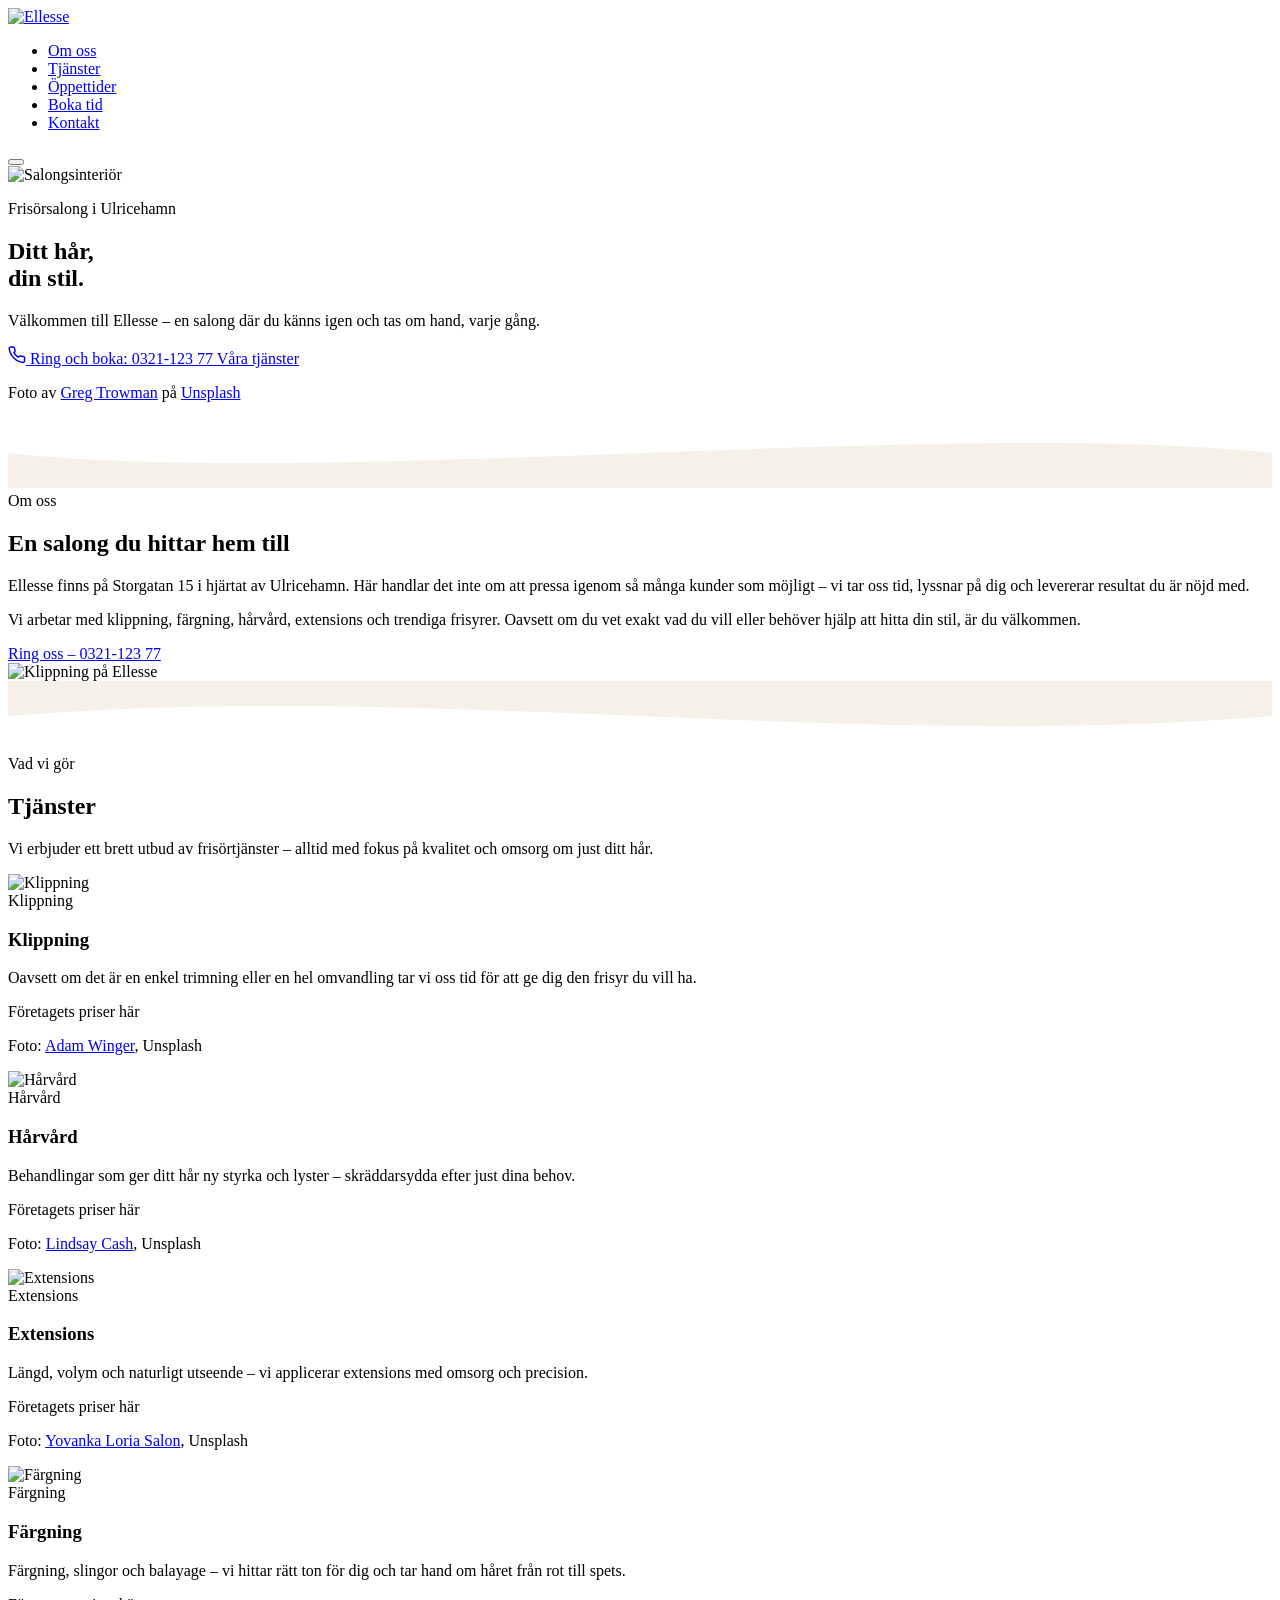
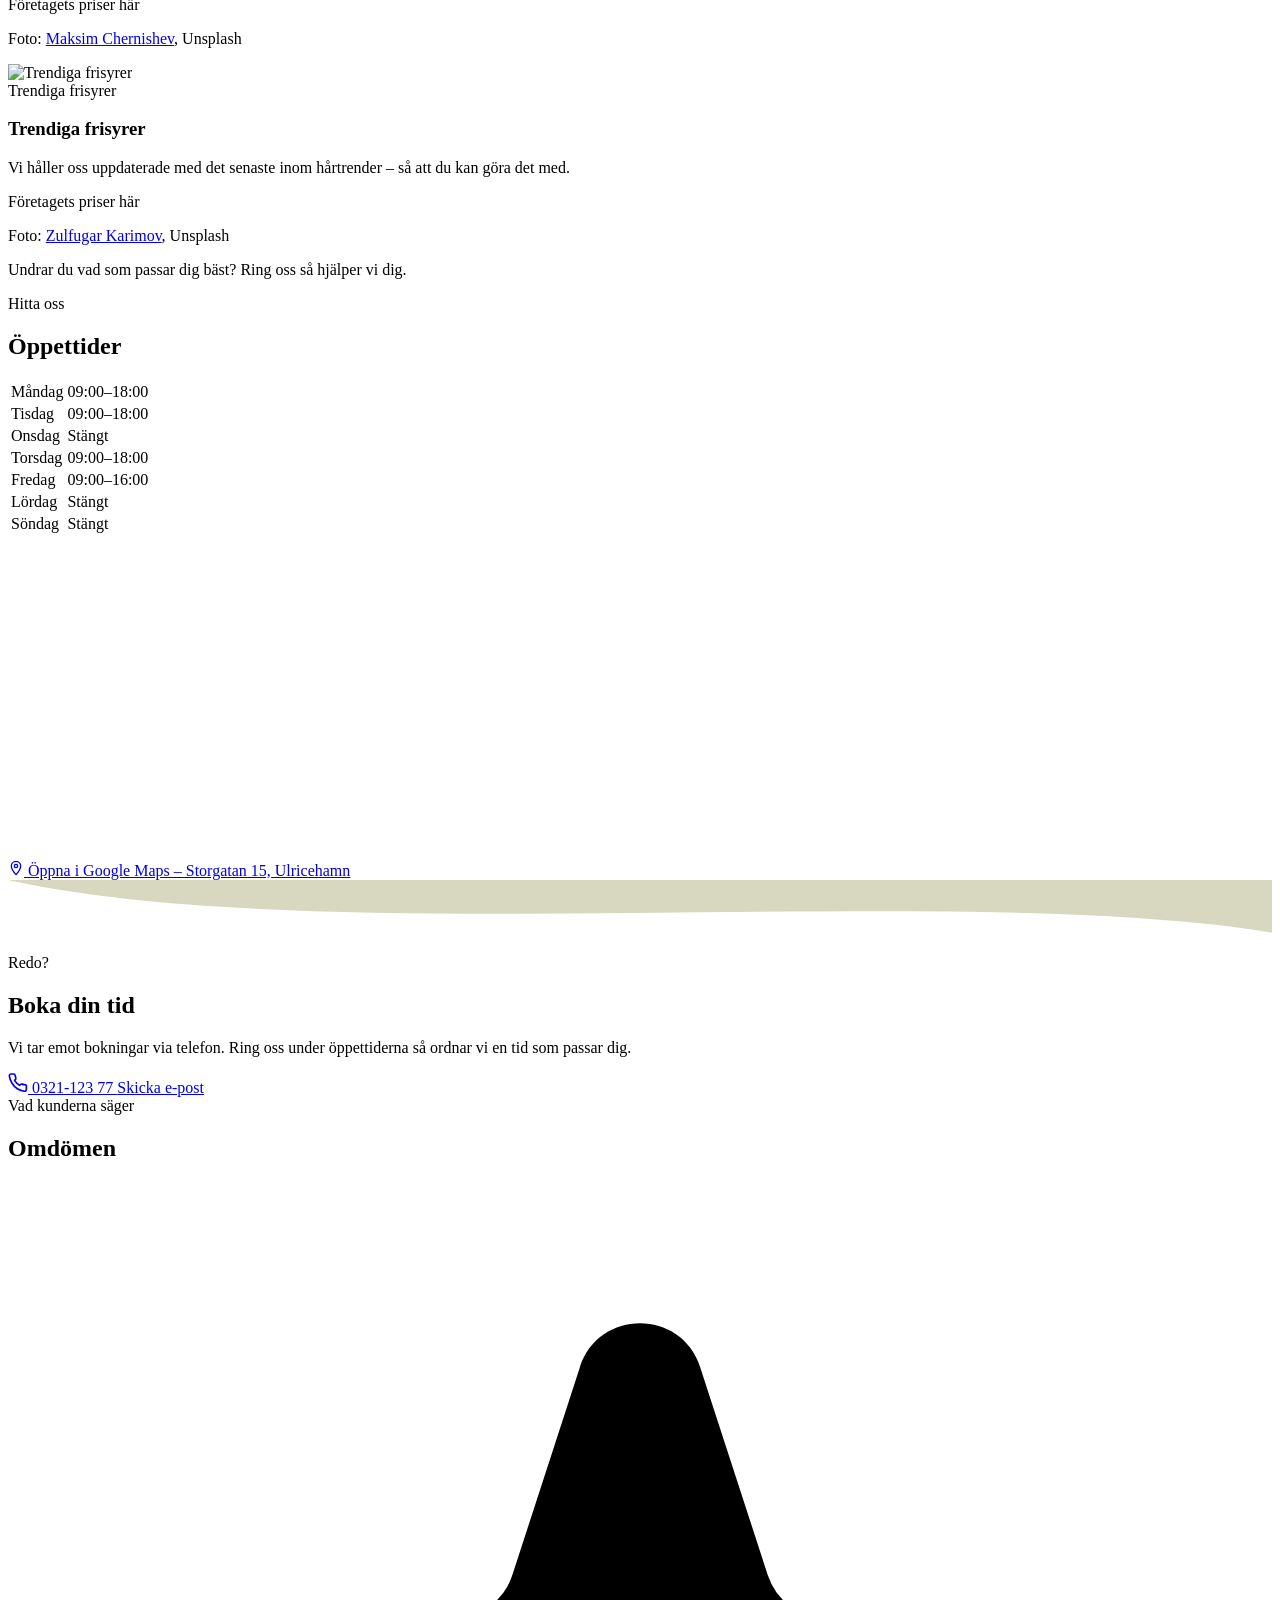
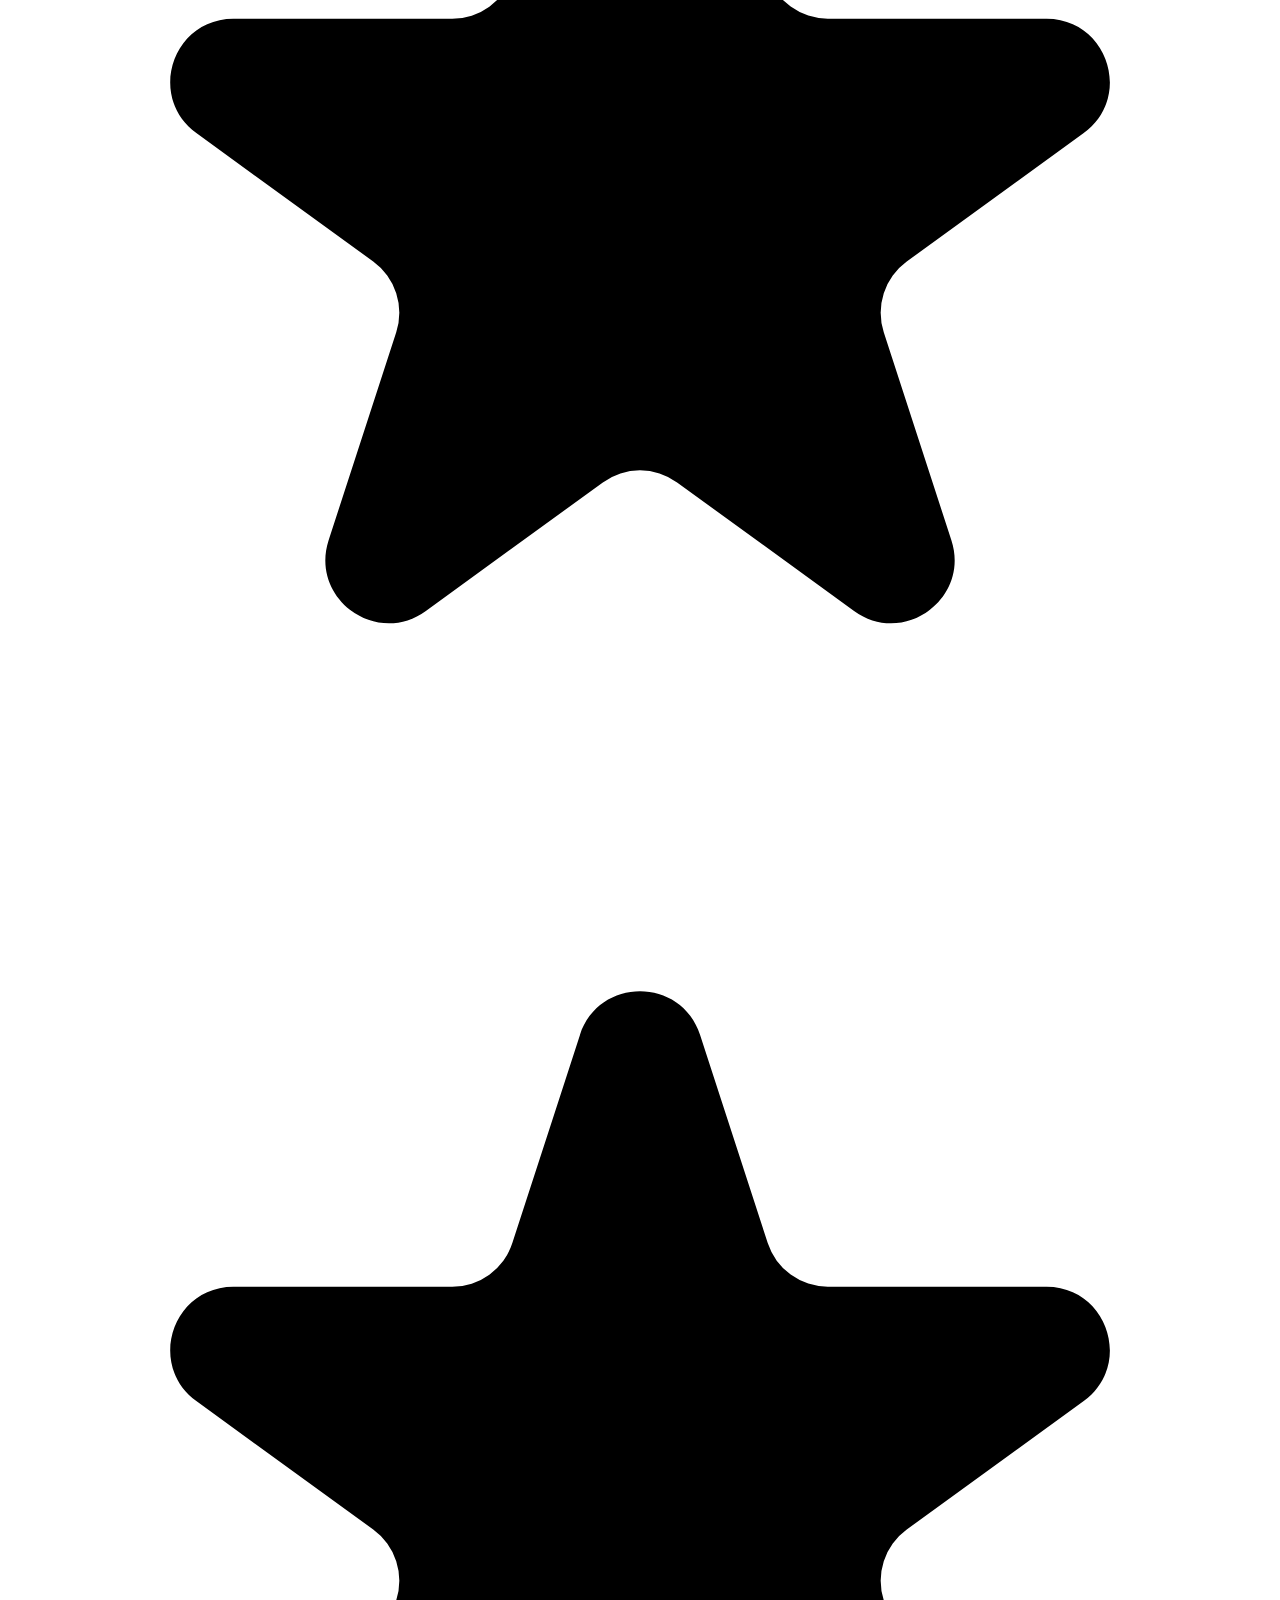
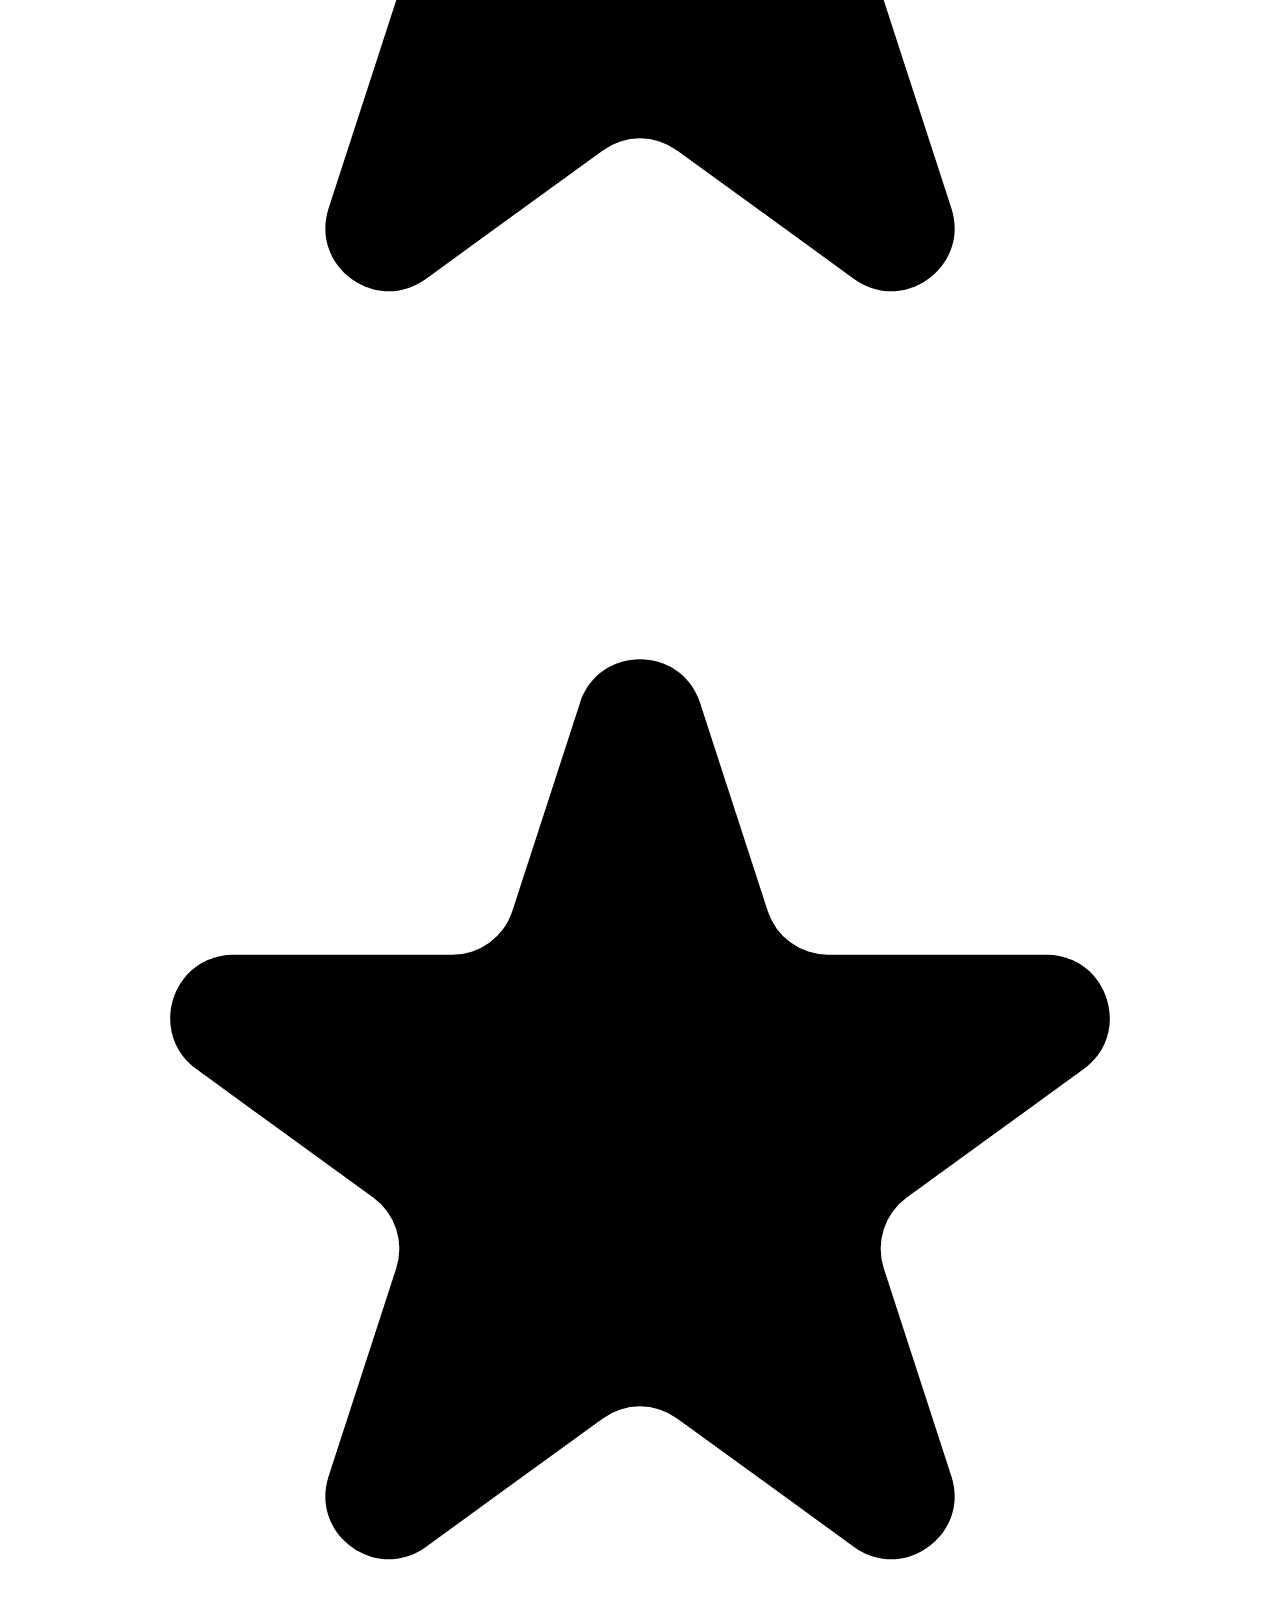
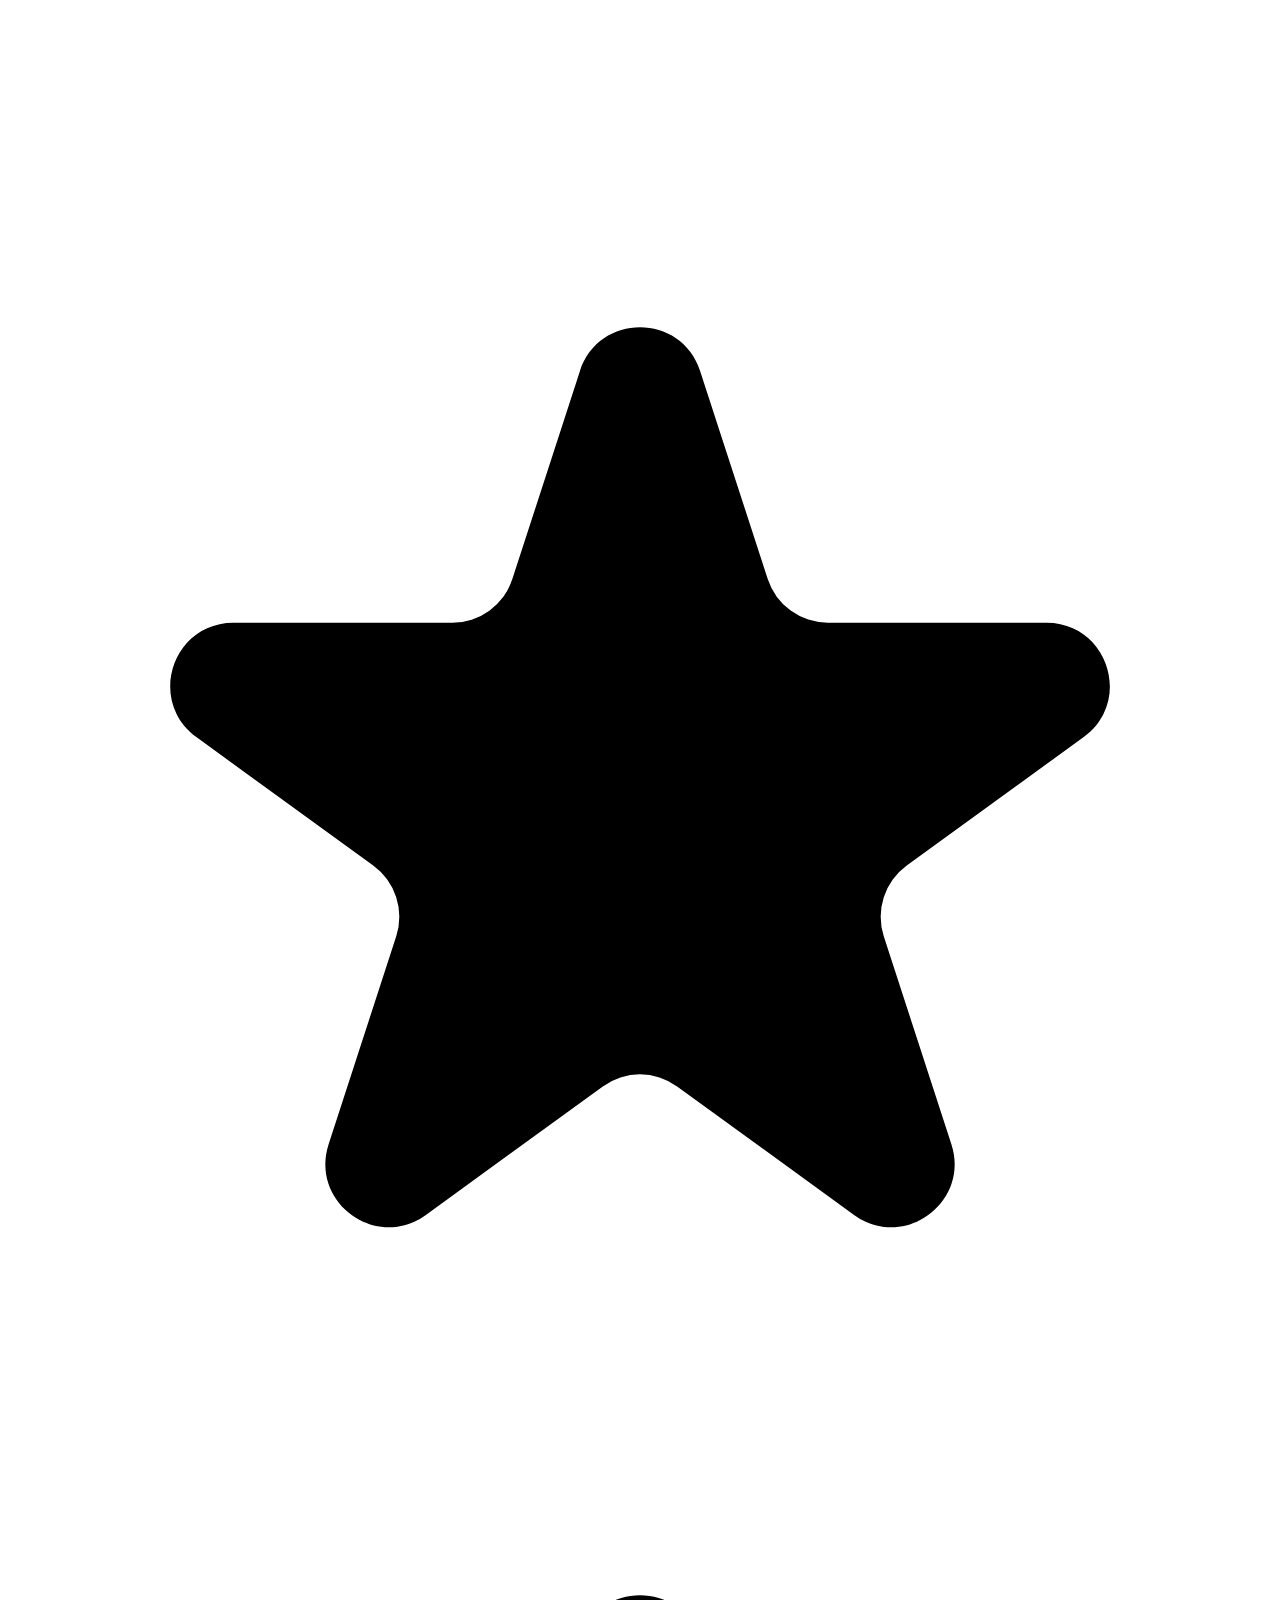
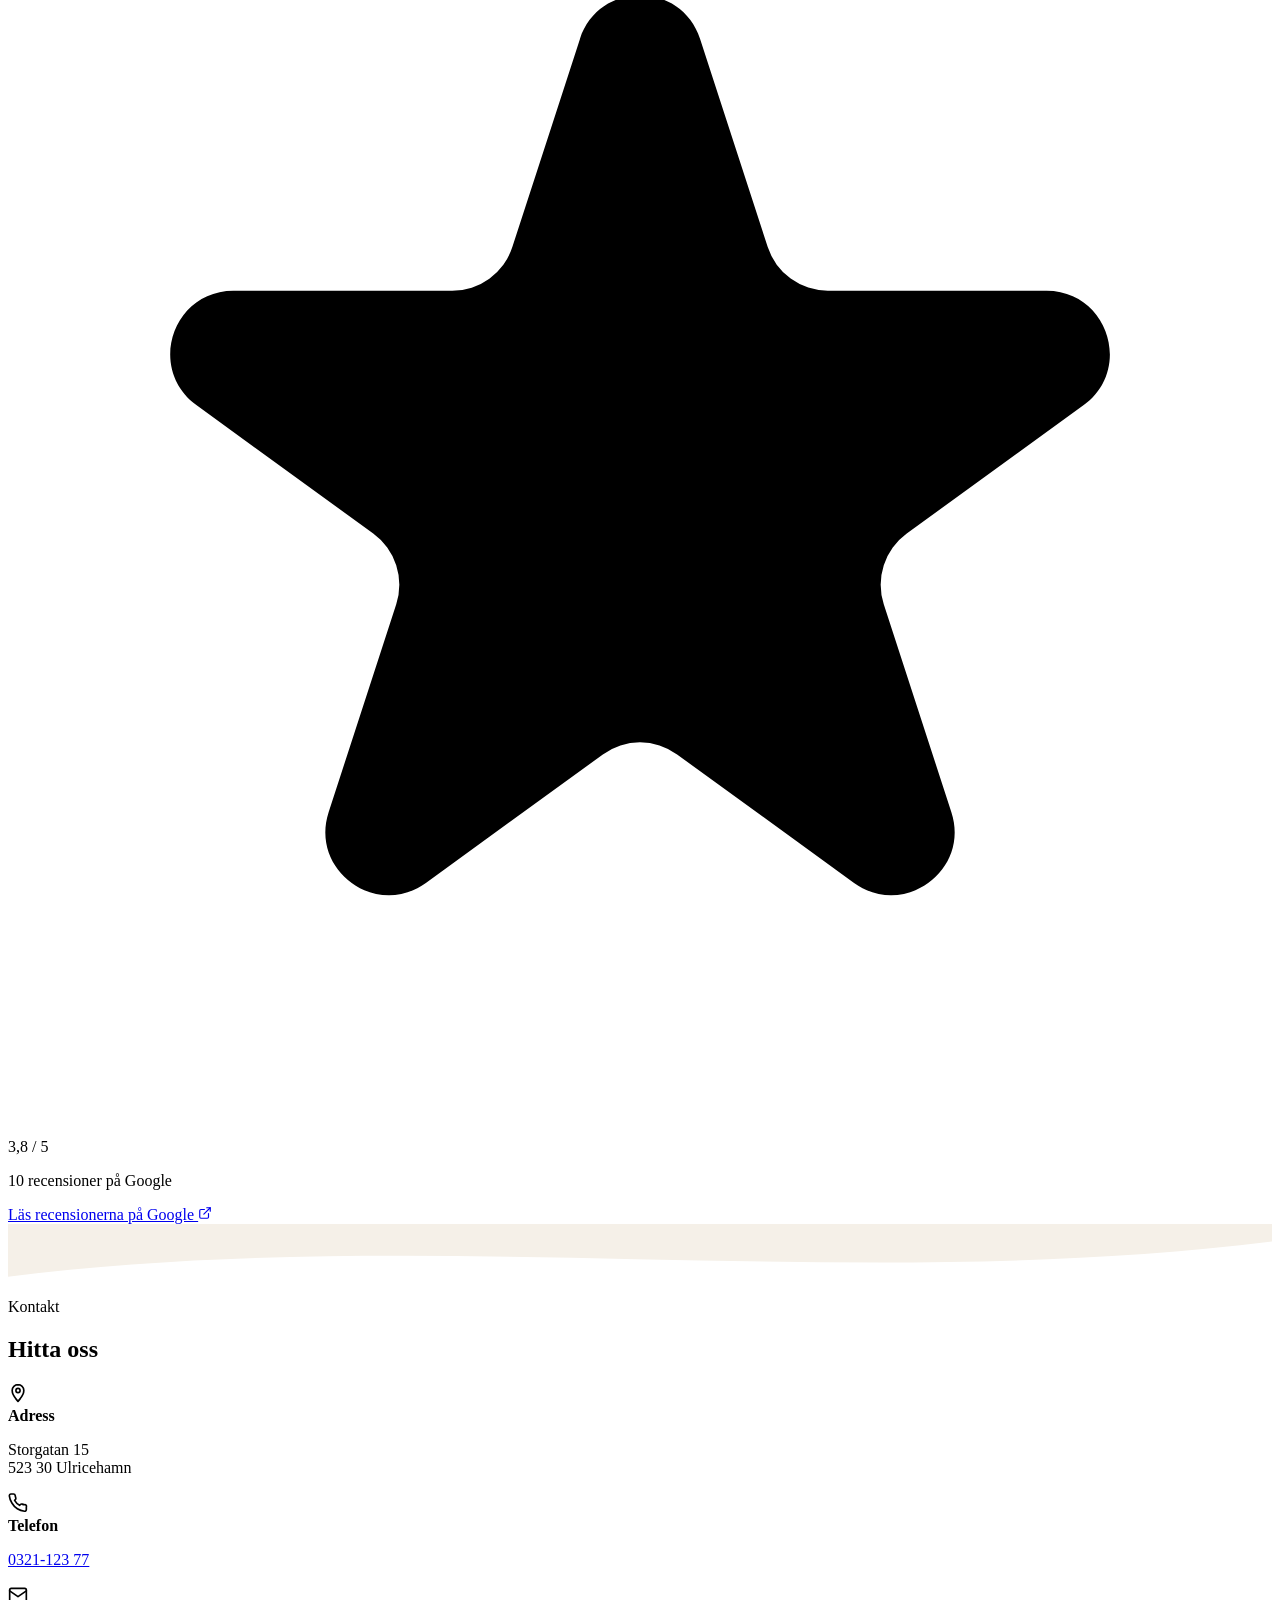
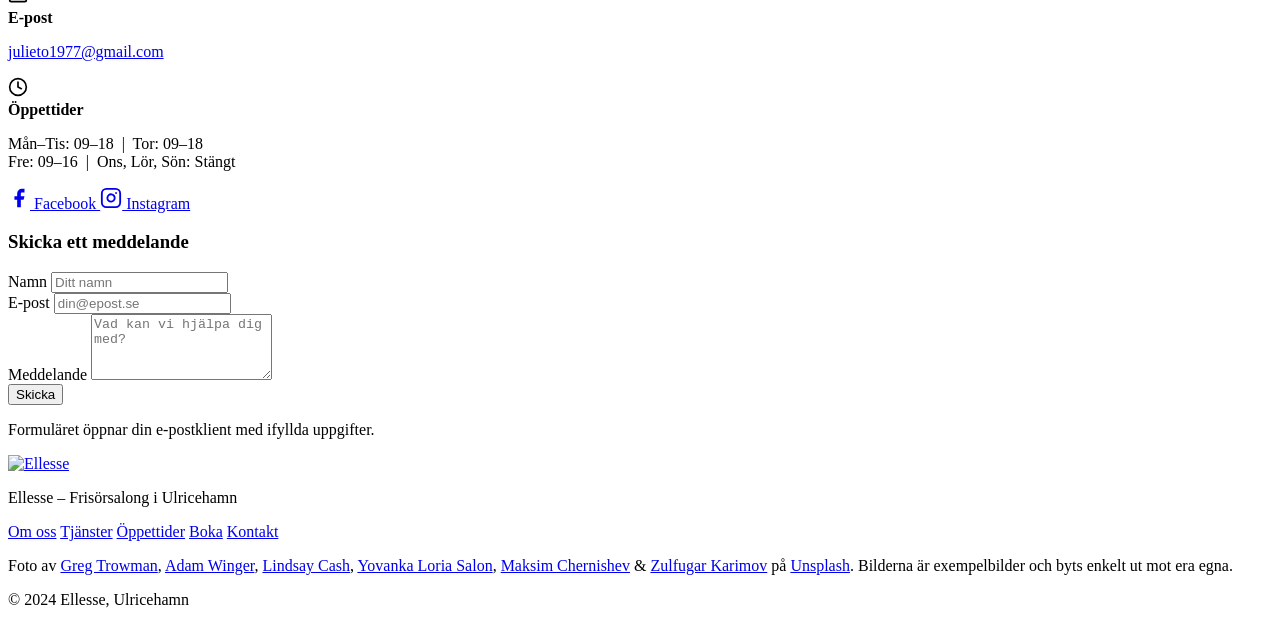
==== index.html @ 22d096aa "Publish: Ellesse — index.html" ====
<!DOCTYPE html>
<html lang="sv">
<head>
  <meta charset="UTF-8">
  <meta name="viewport" content="width=device-width, initial-scale=1.0">
  <title>Ellesse – Frisörsalong i Ulricehamn</title>
  <meta name="description" content="Ellesse är en frisörsalong på Storgatan 15 i Ulricehamn. Vi erbjuder klippning, färgning, hårvård, extensions och trendiga frisyrer. Boka tid via telefon.">
  <link rel="icon" type="image/svg+xml" href="favicon.svg">
  <link rel="stylesheet" href="styles.css">
</head>
<body>

  <!-- HEADER / NAV -->
  <header class="site-header" id="top">
    <div class="header-inner">
      <a href="index.html" class="logo-link">
        <img src="logo.png" alt="Ellesse" class="site-logo">
      </a>
      <nav class="main-nav" id="main-nav" aria-label="Huvudnavigation">
        <ul>
          <li><a href="#om">Om oss</a></li>
          <li><a href="#tjanster">Tjänster</a></li>
          <li><a href="#oppettider">Öppettider</a></li>
          <li><a href="#boka">Boka tid</a></li>
          <li><a href="#kontakt">Kontakt</a></li>
        </ul>
      </nav>
      <button class="nav-toggle" id="nav-toggle" aria-label="Öppna meny" aria-expanded="false">
        <span></span><span></span><span></span>
      </button>
    </div>
  </header>

  <!-- HERO -->
  <section class="hero" id="hero">
    <div class="hero-image-wrap">
      <img
        src="https://images.unsplash.com/photo-1600948836101-f9ffda59d250?crop=entropy&cs=tinysrgb&fit=max&fm=jpg&ixid=M3wxMDE3MjMyfDB8MXxzZWFyY2h8MXx8bW9kZXJuJTIwaGFpciUyMHNhbG9uJTIwaW50ZXJpb3J8ZW58MHwwfHx8MTc4NjA0Mzc1NXww&ixlib=rb-4.1.0&q=80&w=1080"
        alt="Salongsinteriör"
        class="hero-img"
        loading="eager"
      >
      <div class="hero-gradient"></div>
    </div>
    <div class="hero-content fade-in-element">
      <p class="hero-eyebrow">Frisörsalong i Ulricehamn</p>
      <h1>Ditt hår,<br>din stil.</h1>
      <p class="hero-lead">Välkommen till Ellesse – en salong där du känns igen och tas om hand, varje gång.</p>
      <div class="hero-cta-group">
        <!--FIELD:phone-->
        <a href="tel:0321-12377" class="btn btn-primary">
          <svg width="18" height="18" viewBox="0 0 24 24" fill="none" stroke="currentColor" stroke-width="2" stroke-linecap="round" stroke-linejoin="round" aria-hidden="true"><path d="M22 16.92v3a2 2 0 0 1-2.18 2 19.79 19.79 0 0 1-8.63-3.07A19.5 19.5 0 0 1 4.69 12 19.79 19.79 0 0 1 1.61 3.4 2 2 0 0 1 3.6 1.22h3a2 2 0 0 1 2 1.72 12.84 12.84 0 0 0 .7 2.81 2 2 0 0 1-.45 2.11L7.91 8.77a16 16 0 0 0 6 6l.94-.94a2 2 0 0 1 2.11-.45 12.84 12.84 0 0 0 2.81.7A2 2 0 0 1 22 16.92z"/></svg>
          Ring och boka: 0321-123 77
        </a>
        <!--/FIELD:phone-->
        <a href="#tjanster" class="btn btn-secondary">Våra tjänster</a>
      </div>
      <p class="hero-photo-credit">Foto av <a href="https://unsplash.com/@gregtrow" target="_blank" rel="noopener">Greg Trowman</a> på <a href="https://unsplash.com" target="_blank" rel="noopener">Unsplash</a></p>
    </div>
    <div class="hero-curve">
      <svg viewBox="0 0 1440 80" preserveAspectRatio="none" xmlns="http://www.w3.org/2000/svg">
        <path d="M0,40 C360,80 1080,0 1440,40 L1440,80 L0,80 Z" fill="#F5F0E8"/>
      </svg>
    </div>
  </section>

  <!-- OM OSS -->
  <section class="section-om" id="om">
    <div class="container om-inner">
      <div class="om-text fade-in-element">
        <span class="section-label">Om oss</span>
        <h2>En salong du hittar hem till</h2>
        <p>Ellesse finns på Storgatan 15 i hjärtat av Ulricehamn. Här handlar det inte om att pressa igenom så många kunder som möjligt – vi tar oss tid, lyssnar på dig och levererar resultat du är nöjd med.</p>
        <p>Vi arbetar med klippning, färgning, hårvård, extensions och trendiga frisyrer. Oavsett om du vet exakt vad du vill eller behöver hjälp att hitta din stil, är du välkommen.</p>
        <!--FIELD:phone-->
        <a href="tel:0321-12377" class="btn btn-primary btn-inline">Ring oss – 0321-123 77</a>
        <!--/FIELD:phone-->
      </div>
      <div class="om-image-wrap fade-in-element">
        <div class="om-image-frame">
          <img
            src="https://images.unsplash.com/photo-1580618672591-eb180b1a973f?crop=entropy&cs=tinysrgb&fit=max&fm=jpg&ixid=M3wxMDE3MjMyfDB8MXxzZWFyY2h8MXx8aGFpciUyMHNhbG9uJTIwaGFpcmN1dCUyMHN0eWxpbmd8ZW58MHwwfHx8MTc4NzczNzAzOHww&ixlib=rb-4.1.0&q=80&w=1080"
            alt="Klippning på Ellesse"
            class="om-img"
            loading="lazy"
          >
        </div>
        <div class="om-image-accent"></div>
      </div>
    </div>
  </section>

  <!-- TJÄNSTER -->
  <section class="section-tjanster" id="tjanster">
    <div class="tjanster-curve-top">
      <svg viewBox="0 0 1440 80" preserveAspectRatio="none" xmlns="http://www.w3.org/2000/svg">
        <path d="M0,40 C480,0 960,80 1440,40 L1440,0 L0,0 Z" fill="#F5F0E8"/>
      </svg>
    </div>
    <div class="container">
      <div class="section-heading fade-in-element">
        <span class="section-label">Vad vi gör</span>
        <h2>Tjänster</h2>
        <p class="section-sub">Vi erbjuder ett brett utbud av frisörtjänster – alltid med fokus på kvalitet och omsorg om just ditt hår.</p>
      </div>
      <!--FIELD:services-->
      <div class="tjanster-grid">

        <!-- Klippning -->
        <article class="flip-card fade-in-element">
          <div class="flip-card-inner">
            <div class="flip-card-front">
              <img
                src="https://images.unsplash.com/photo-1580618672591-eb180b1a973f?crop=entropy&cs=tinysrgb&fit=max&fm=jpg&ixid=M3wxMDE3MjMyfDB8MXxzZWFyY2h8MXx8aGFpciUyMHNhbG9uJTIwaGFpcmN1dCUyMHN0eWxpbmd8ZW58MHwwfHx8MTc4NzczNzAzOHww&ixlib=rb-4.1.0&q=80&w=1080"
                alt="Klippning"
                loading="lazy"
              >
              <div class="flip-card-label">Klippning</div>
            </div>
            <div class="flip-card-back">
              <h3>Klippning</h3>
              <p>Oavsett om det är en enkel trimning eller en hel omvandling tar vi oss tid för att ge dig den frisyr du vill ha.</p>
              <!--FIELD:prices--><p class="price-placeholder">Företagets priser här</p><!--/FIELD:prices-->
              <p class="card-credit">Foto: <a href="https://unsplash.com/@awcreativeut" target="_blank" rel="noopener">Adam Winger</a>, Unsplash</p>
            </div>
          </div>
        </article>

        <!-- Hårvård -->
        <article class="flip-card fade-in-element">
          <div class="flip-card-inner">
            <div class="flip-card-front">
              <img
                src="https://images.unsplash.com/photo-1634449571010-02389ed0f9b0?crop=entropy&cs=tinysrgb&fit=max&fm=jpg&ixid=M3wxMDE3MjMyfDB8MXxzZWFyY2h8MXx8aGFpciUyMGNhcmUlMjB0cmVhdG1lbnQlMjBzYWxvbnxlbnwwfDB8fHwxNzg4NjA4MzAyfDA&ixlib=rb-4.1.0&q=80&w=1080"
                alt="Hårvård"
                loading="lazy"
              >
              <div class="flip-card-label">Hårvård</div>
            </div>
            <div class="flip-card-back">
              <h3>Hårvård</h3>
              <p>Behandlingar som ger ditt hår ny styrka och lyster – skräddarsydda efter just dina behov.</p>
              <!--FIELD:prices--><p class="price-placeholder">Företagets priser här</p><!--/FIELD:prices-->
              <p class="card-credit">Foto: <a href="https://unsplash.com/@lindsayrc81" target="_blank" rel="noopener">Lindsay Cash</a>, Unsplash</p>
            </div>
          </div>
        </article>

        <!-- Extensions -->
        <article class="flip-card fade-in-element">
          <div class="flip-card-inner">
            <div class="flip-card-front">
              <img
                src="https://images.unsplash.com/photo-1785456463151-623876d5b7af?crop=entropy&cs=tinysrgb&fit=max&fm=jpg&ixid=M3wxMDE3MjMyfDB8MXxzZWFyY2h8MXx8aGFpciUyMGV4dGVuc2lvbnMlMjBzYWxvbnxlbnwwfDB8fHwxNzg4NjA4MzAyfDA&ixlib=rb-4.1.0&q=80&w=1080"
                alt="Extensions"
                loading="lazy"
              >
              <div class="flip-card-label">Extensions</div>
            </div>
            <div class="flip-card-back">
              <h3>Extensions</h3>
              <p>Längd, volym och naturligt utseende – vi applicerar extensions med omsorg och precision.</p>
              <!--FIELD:prices--><p class="price-placeholder">Företagets priser här</p><!--/FIELD:prices-->
              <p class="card-credit">Foto: <a href="https://unsplash.com/@yovankaloriasalon" target="_blank" rel="noopener">Yovanka Loria Salon</a>, Unsplash</p>
            </div>
          </div>
        </article>

        <!-- Färgning -->
        <article class="flip-card fade-in-element">
          <div class="flip-card-inner">
            <div class="flip-card-front">
              <img
                src="https://images.unsplash.com/photo-1617391654484-2894196c2cc9?crop=entropy&cs=tinysrgb&fit=max&fm=jpg&ixid=M3wxMDE3MjMyfDB8MXxzZWFyY2h8MXx8aGFpciUyMGNvbG9yaW5nJTIwc2Fsb258ZW58MHwwfHx8MTc4NzczNzA0MHww&ixlib=rb-4.1.0&q=80&w=1080"
                alt="Färgning"
                loading="lazy"
              >
              <div class="flip-card-label">Färgning</div>
            </div>
            <div class="flip-card-back">
              <h3>Färgning</h3>
              <p>Färgning, slingor och balayage – vi hittar rätt ton för dig och tar hand om håret från rot till spets.</p>
              <!--FIELD:prices--><p class="price-placeholder">Företagets priser här</p><!--/FIELD:prices-->
              <p class="card-credit">Foto: <a href="https://unsplash.com/@primipil" target="_blank" rel="noopener">Maksim Chernishev</a>, Unsplash</p>
            </div>
          </div>
        </article>

        <!-- Trendiga frisyrer -->
        <article class="flip-card fade-in-element">
          <div class="flip-card-inner">
            <div class="flip-card-front">
              <img
                src="https://images.unsplash.com/photo-1762331207337-42c09537103d?crop=entropy&cs=tinysrgb&fit=max&fm=jpg&ixid=M3wxMDE3MjMyfDB8MXxzZWFyY2h8MXx8dHJlbmR5JTIwbW9kZXJuJTIwaGFpcnN0eWxlcyUyMGZhc2hpb258ZW58MHwwfHx8MTc4ODYwODMwNHww&ixlib=rb-4.1.0&q=80&w=1080"
                alt="Trendiga frisyrer"
                loading="lazy"
              >
              <div class="flip-card-label">Trendiga frisyrer</div>
            </div>
            <div class="flip-card-back">
              <h3>Trendiga frisyrer</h3>
              <p>Vi håller oss uppdaterade med det senaste inom hårtrender – så att du kan göra det med.</p>
              <!--FIELD:prices--><p class="price-placeholder">Företagets priser här</p><!--/FIELD:prices-->
              <p class="card-credit">Foto: <a href="https://unsplash.com/@zulfugarkarimov" target="_blank" rel="noopener">Zulfugar Karimov</a>, Unsplash</p>
            </div>
          </div>
        </article>

      </div>
      <!--/FIELD:services-->
      <p class="tjanster-note fade-in-element">Undrar du vad som passar dig bäst? Ring oss så hjälper vi dig.</p>
    </div>
  </section>

  <!-- ÖPPETTIDER -->
  <section class="section-oppettider" id="oppettider">
    <div class="container oppettider-inner">
      <div class="oppettider-content fade-in-element">
        <span class="section-label light">Hitta oss</span>
        <h2>Öppettider</h2>
        <!--FIELD:opening_hours-->
        <table class="hours-table">
          <tbody>
            <tr><td>Måndag</td><td>09:00–18:00</td></tr>
            <tr><td>Tisdag</td><td>09:00–18:00</td></tr>
            <tr class="closed"><td>Onsdag</td><td>Stängt</td></tr>
            <tr><td>Torsdag</td><td>09:00–18:00</td></tr>
            <tr><td>Fredag</td><td>09:00–16:00</td></tr>
            <tr class="closed"><td>Lördag</td><td>Stängt</td></tr>
            <tr class="closed"><td>Söndag</td><td>Stängt</td></tr>
          </tbody>
        </table>
        <!--/FIELD:opening_hours-->
        <div class="open-status" id="open-status" aria-live="polite"></div>
      </div>
      <div class="oppettider-map fade-in-element">
        <!--FIELD:address-->
        <iframe
          src="https://maps.google.com/maps?q=Storgatan+15,+523+30+Ulricehamn&output=embed"
          width="100%"
          height="320"
          style="border:0;"
          allowfullscreen
          loading="lazy"
          title="Karta – Ellesse, Storgatan 15 Ulricehamn"
        ></iframe>
        <a
          href="https://www.google.com/maps/search/?api=1&query=Storgatan+15,+523+30+Ulricehamn"
          class="map-link"
          target="_blank"
          rel="noopener"
        >
          <svg width="16" height="16" viewBox="0 0 24 24" fill="none" stroke="currentColor" stroke-width="2" stroke-linecap="round" stroke-linejoin="round" aria-hidden="true"><path d="M12 2C8.13 2 5 5.13 5 9c0 5.25 7 13 7 13s7-7.75 7-13c0-3.87-3.13-7-7-7z"/><circle cx="12" cy="9" r="2.5"/></svg>
          Öppna i Google Maps – Storgatan 15, Ulricehamn
        </a>
        <!--/FIELD:address-->
      </div>
    </div>
  </section>

  <!-- BOKA TID / CTA -->
  <section class="section-boka" id="boka">
    <div class="boka-wave-top">
      <svg viewBox="0 0 1440 80" preserveAspectRatio="none" xmlns="http://www.w3.org/2000/svg">
        <path d="M0,0 C360,80 1080,0 1440,60 L1440,0 L0,0 Z" fill="#D8D8C0"/>
      </svg>
    </div>
    <div class="container boka-inner fade-in-element">
      <span class="section-label light">Redo?</span>
      <h2>Boka din tid</h2>
      <p>Vi tar emot bokningar via telefon. Ring oss under öppettiderna så ordnar vi en tid som passar dig.</p>
      <!--FIELD:booking_url-->
      <!-- Ingen bokningslänk tillgänglig – vi hänvisar till telefon -->
      <!--/FIELD:booking_url-->
      <!--FIELD:phone-->
      <a href="tel:0321-12377" class="btn btn-primary btn-large">
        <svg width="20" height="20" viewBox="0 0 24 24" fill="none" stroke="currentColor" stroke-width="2" stroke-linecap="round" stroke-linejoin="round" aria-hidden="true"><path d="M22 16.92v3a2 2 0 0 1-2.18 2 19.79 19.79 0 0 1-8.63-3.07A19.5 19.5 0 0 1 4.69 12 19.79 19.79 0 0 1 1.61 3.4 2 2 0 0 1 3.6 1.22h3a2 2 0 0 1 2 1.72 12.84 12.84 0 0 0 .7 2.81 2 2 0 0 1-.45 2.11L7.91 8.77a16 16 0 0 0 6 6l.94-.94a2 2 0 0 1 2.11-.45 12.84 12.84 0 0 0 2.81.7A2 2 0 0 1 22 16.92z"/></svg>
        0321-123 77
      </a>
      <!--/FIELD:phone-->
      <!--FIELD:email-->
      <a href="mailto:julieto1977@gmail.com" class="btn btn-ghost">Skicka e-post</a>
      <!--/FIELD:email-->
    </div>
  </section>

  <!-- SOCIALT BEVIS -->
  <section class="section-recensioner" id="recensioner">
    <div class="container">
      <div class="section-heading fade-in-element">
        <span class="section-label">Vad kunderna säger</span>
        <h2>Omdömen</h2>
      </div>
      <!--FIELD:google_rating-->
      <div class="rating-feature fade-in-element">
        <div class="stars" aria-label="3,8 av 5 stjärnor">
          <svg viewBox="0 0 20 20" fill="currentColor" aria-hidden="true"><path d="M9.049 2.927c.3-.921 1.603-.921 1.902 0l1.07 3.292a1 1 0 00.95.69h3.462c.969 0 1.371 1.24.588 1.81l-2.8 2.034a1 1 0 00-.364 1.118l1.07 3.292c.3.921-.755 1.688-1.54 1.118l-2.8-2.034a1 1 0 00-1.175 0l-2.8 2.034c-.784.57-1.838-.197-1.539-1.118l1.07-3.292a1 1 0 00-.364-1.118L2.98 8.72c-.783-.57-.38-1.81.588-1.81h3.461a1 1 0 00.951-.69l1.07-3.292z"/></svg>
          <svg viewBox="0 0 20 20" fill="currentColor" aria-hidden="true"><path d="M9.049 2.927c.3-.921 1.603-.921 1.902 0l1.07 3.292a1 1 0 00.95.69h3.462c.969 0 1.371 1.24.588 1.81l-2.8 2.034a1 1 0 00-.364 1.118l1.07 3.292c.3.921-.755 1.688-1.54 1.118l-2.8-2.034a1 1 0 00-1.175 0l-2.8 2.034c-.784.57-1.838-.197-1.539-1.118l1.07-3.292a1 1 0 00-.364-1.118L2.98 8.72c-.783-.57-.38-1.81.588-1.81h3.461a1 1 0 00.951-.69l1.07-3.292z"/></svg>
          <svg viewBox="0 0 20 20" fill="currentColor" aria-hidden="true"><path d="M9.049 2.927c.3-.921 1.603-.921 1.902 0l1.07 3.292a1 1 0 00.95.69h3.462c.969 0 1.371 1.24.588 1.81l-2.8 2.034a1 1 0 00-.364 1.118l1.07 3.292c.3.921-.755 1.688-1.54 1.118l-2.8-2.034a1 1 0 00-1.175 0l-2.8 2.034c-.784.57-1.838-.197-1.539-1.118l1.07-3.292a1 1 0 00-.364-1.118L2.98 8.72c-.783-.57-.38-1.81.588-1.81h3.461a1 1 0 00.951-.69l1.07-3.292z"/></svg>
          <svg viewBox="0 0 20 20" fill="currentColor" class="star-partial" aria-hidden="true"><path d="M9.049 2.927c.3-.921 1.603-.921 1.902 0l1.07 3.292a1 1 0 00.95.69h3.462c.969 0 1.371 1.24.588 1.81l-2.8 2.034a1 1 0 00-.364 1.118l1.07 3.292c.3.921-.755 1.688-1.54 1.118l-2.8-2.034a1 1 0 00-1.175 0l-2.8 2.034c-.784.57-1.838-.197-1.539-1.118l1.07-3.292a1 1 0 00-.364-1.118L2.98 8.72c-.783-.57-.38-1.81.588-1.81h3.461a1 1 0 00.951-.69l1.07-3.292z"/></svg>
          <svg viewBox="0 0 20 20" fill="currentColor" class="star-empty" aria-hidden="true"><path d="M9.049 2.927c.3-.921 1.603-.921 1.902 0l1.07 3.292a1 1 0 00.95.69h3.462c.969 0 1.371 1.24.588 1.81l-2.8 2.034a1 1 0 00-.364 1.118l1.07 3.292c.3.921-.755 1.688-1.54 1.118l-2.8-2.034a1 1 0 00-1.175 0l-2.8 2.034c-.784.57-1.838-.197-1.539-1.118l1.07-3.292a1 1 0 00-.364-1.118L2.98 8.72c-.783-.57-.38-1.81.588-1.81h3.461a1 1 0 00.951-.69l1.07-3.292z"/></svg>
        </div>
        <p class="rating-score">3,8 <span>/ 5</span></p>
        <p class="rating-count">10 recensioner på Google</p>
        <a
          href="https://www.google.com/maps/search/?api=1&query=Ellesse+Ulricehamn"
          class="rating-link"
          target="_blank"
          rel="noopener"
        >
          Läs recensionerna på Google
          <svg width="14" height="14" viewBox="0 0 24 24" fill="none" stroke="currentColor" stroke-width="2" stroke-linecap="round" stroke-linejoin="round" aria-hidden="true"><path d="M18 13v6a2 2 0 0 1-2 2H5a2 2 0 0 1-2-2V8a2 2 0 0 1 2-2h6"/><polyline points="15 3 21 3 21 9"/><line x1="10" y1="14" x2="21" y2="3"/></svg>
        </a>
      </div>
      <!--/FIELD:google_rating-->
      <!--FIELD:booking_platform_rating--><!-- Inget betyg från bokningsplattform tillgängligt --><!--/FIELD:booking_platform_rating-->
    </div>
  </section>

  <!-- KONTAKT -->
  <section class="section-kontakt" id="kontakt">
    <div class="kontakt-wave">
      <svg viewBox="0 0 1440 80" preserveAspectRatio="none" xmlns="http://www.w3.org/2000/svg">
        <path d="M0,60 C480,0 960,80 1440,20 L1440,0 L0,0 Z" fill="#F5F0E8"/>
      </svg>
    </div>
    <div class="container kontakt-inner">
      <div class="kontakt-info fade-in-element">
        <span class="section-label light">Kontakt</span>
        <h2>Hitta oss</h2>

        <div class="kontakt-block">
          <svg width="20" height="20" viewBox="0 0 24 24" fill="none" stroke="currentColor" stroke-width="2" stroke-linecap="round" stroke-linejoin="round" aria-hidden="true"><path d="M12 2C8.13 2 5 5.13 5 9c0 5.25 7 13 7 13s7-7.75 7-13c0-3.87-3.13-7-7-7z"/><circle cx="12" cy="9" r="2.5"/></svg>
          <!--FIELD:address-->
          <div>
            <strong>Adress</strong>
            <p>Storgatan 15<br>523 30 Ulricehamn</p>
          </div>
          <!--/FIELD:address-->
        </div>

        <div class="kontakt-block">
          <svg width="20" height="20" viewBox="0 0 24 24" fill="none" stroke="currentColor" stroke-width="2" stroke-linecap="round" stroke-linejoin="round" aria-hidden="true"><path d="M22 16.92v3a2 2 0 0 1-2.18 2 19.79 19.79 0 0 1-8.63-3.07A19.5 19.5 0 0 1 4.69 12 19.79 19.79 0 0 1 1.61 3.4 2 2 0 0 1 3.6 1.22h3a2 2 0 0 1 2 1.72 12.84 12.84 0 0 0 .7 2.81 2 2 0 0 1-.45 2.11L7.91 8.77a16 16 0 0 0 6 6l.94-.94a2 2 0 0 1 2.11-.45 12.84 12.84 0 0 0 2.81.7A2 2 0 0 1 22 16.92z"/></svg>
          <!--FIELD:phone-->
          <div>
            <strong>Telefon</strong>
            <p><a href="tel:0321-12377">0321-123 77</a></p>
          </div>
          <!--/FIELD:phone-->
        </div>

        <div class="kontakt-block">
          <svg width="20" height="20" viewBox="0 0 24 24" fill="none" stroke="currentColor" stroke-width="2" stroke-linecap="round" stroke-linejoin="round" aria-hidden="true"><rect x="2" y="4" width="20" height="16" rx="2"/><path d="m22 7-10 7L2 7"/></svg>
          <!--FIELD:email-->
          <div>
            <strong>E-post</strong>
            <p><a href="mailto:julieto1977@gmail.com">julieto1977@gmail.com</a></p>
          </div>
          <!--/FIELD:email-->
        </div>

        <!--FIELD:opening_hours-->
        <div class="kontakt-block">
          <svg width="20" height="20" viewBox="0 0 24 24" fill="none" stroke="currentColor" stroke-width="2" stroke-linecap="round" stroke-linejoin="round" aria-hidden="true"><circle cx="12" cy="12" r="10"/><polyline points="12 6 12 12 16 14"/></svg>
          <div>
            <strong>Öppettider</strong>
            <p>Mån–Tis: 09–18 &nbsp;|&nbsp; Tor: 09–18<br>Fre: 09–16 &nbsp;|&nbsp; Ons, Lör, Sön: Stängt</p>
          </div>
        </div>
        <!--/FIELD:opening_hours-->

        <div class="kontakt-social">
          <!--FIELD:facebook-->
          <a href="https://www.facebook.com/p/Ellesse-Ulricehamn-100054414103600/" target="_blank" rel="noopener" class="social-link" aria-label="Ellesse på Facebook">
            <svg width="22" height="22" viewBox="0 0 24 24" fill="currentColor" aria-hidden="true"><path d="M18 2h-3a5 5 0 0 0-5 5v3H7v4h3v8h4v-8h3l1-4h-4V7a1 1 0 0 1 1-1h3z"/></svg>
            Facebook
          </a>
          <!--/FIELD:facebook-->
          <!--FIELD:instagram-->
          <a href="https://www.instagram.com/ellesseulricehamn/" target="_blank" rel="noopener" class="social-link" aria-label="Ellesse på Instagram">
            <svg width="22" height="22" viewBox="0 0 24 24" fill="none" stroke="currentColor" stroke-width="2" stroke-linecap="round" stroke-linejoin="round" aria-hidden="true"><rect x="2" y="2" width="20" height="20" rx="5" ry="5"/><path d="M16 11.37A4 4 0 1 1 12.63 8 4 4 0 0 1 16 11.37z"/><line x1="17.5" y1="6.5" x2="17.51" y2="6.5"/></svg>
            Instagram
          </a>
          <!--/FIELD:instagram-->
        </div>
      </div>

      <div class="kontakt-form fade-in-element">
        <h3>Skicka ett meddelande</h3>
        <form class="contact-form" id="contact-form" novalidate>
          <div class="form-group">
            <label for="cf-name">Namn</label>
            <input type="text" id="cf-name" name="name" autocomplete="name" required placeholder="Ditt namn">
          </div>
          <div class="form-group">
            <label for="cf-email">E-post</label>
            <input type="email" id="cf-email" name="email" autocomplete="email" required placeholder="din@epost.se">
          </div>
          <div class="form-group">
            <label for="cf-message">Meddelande</label>
            <textarea id="cf-message" name="message" rows="4" required placeholder="Vad kan vi hjälpa dig med?"></textarea>
          </div>
          <button type="submit" class="btn btn-primary">Skicka</button>
          <p class="form-note">Formuläret öppnar din e-postklient med ifyllda uppgifter.</p>
        </form>
      </div>
    </div>
  </section>

  <!-- FOOTER -->
  <footer class="site-footer">
    <div class="container footer-inner">
      <div class="footer-brand">
        <a href="index.html">
          <img src="logo.png" alt="Ellesse" class="footer-logo">
        </a>
        <!--FIELD:company_name-->
        <p class="footer-tagline">Ellesse – Frisörsalong i Ulricehamn</p>
        <!--/FIELD:company_name-->
      </div>
      <div class="footer-links">
        <nav aria-label="Sidfotslänkar">
          <a href="#om">Om oss</a>
          <a href="#tjanster">Tjänster</a>
          <a href="#oppettider">Öppettider</a>
          <a href="#boka">Boka</a>
          <a href="#kontakt">Kontakt</a>
        </nav>
      </div>
      <div class="footer-credits">
        <p>
          Foto av <a href="https://unsplash.com/@gregtrow" target="_blank" rel="noopener">Greg Trowman</a>,
          <a href="https://unsplash.com/@awcreativeut" target="_blank" rel="noopener">Adam Winger</a>,
          <a href="https://unsplash.com/@lindsayrc81" target="_blank" rel="noopener">Lindsay Cash</a>,
          <a href="https://unsplash.com/@yovankaloriasalon" target="_blank" rel="noopener">Yovanka Loria Salon</a>,
          <a href="https://unsplash.com/@primipil" target="_blank" rel="noopener">Maksim Chernishev</a> &amp;
          <a href="https://unsplash.com/@zulfugarkarimov" target="_blank" rel="noopener">Zulfugar Karimov</a>
          på <a href="https://unsplash.com" target="_blank" rel="noopener">Unsplash</a>.
          Bilderna är exempelbilder och byts enkelt ut mot era egna.
        </p>
        <p class="footer-copy">&copy; 2024 Ellesse, Ulricehamn</p>
      </div>
    </div>
  </footer>

  <script src="script.js" defer></script>
</body>
</html>
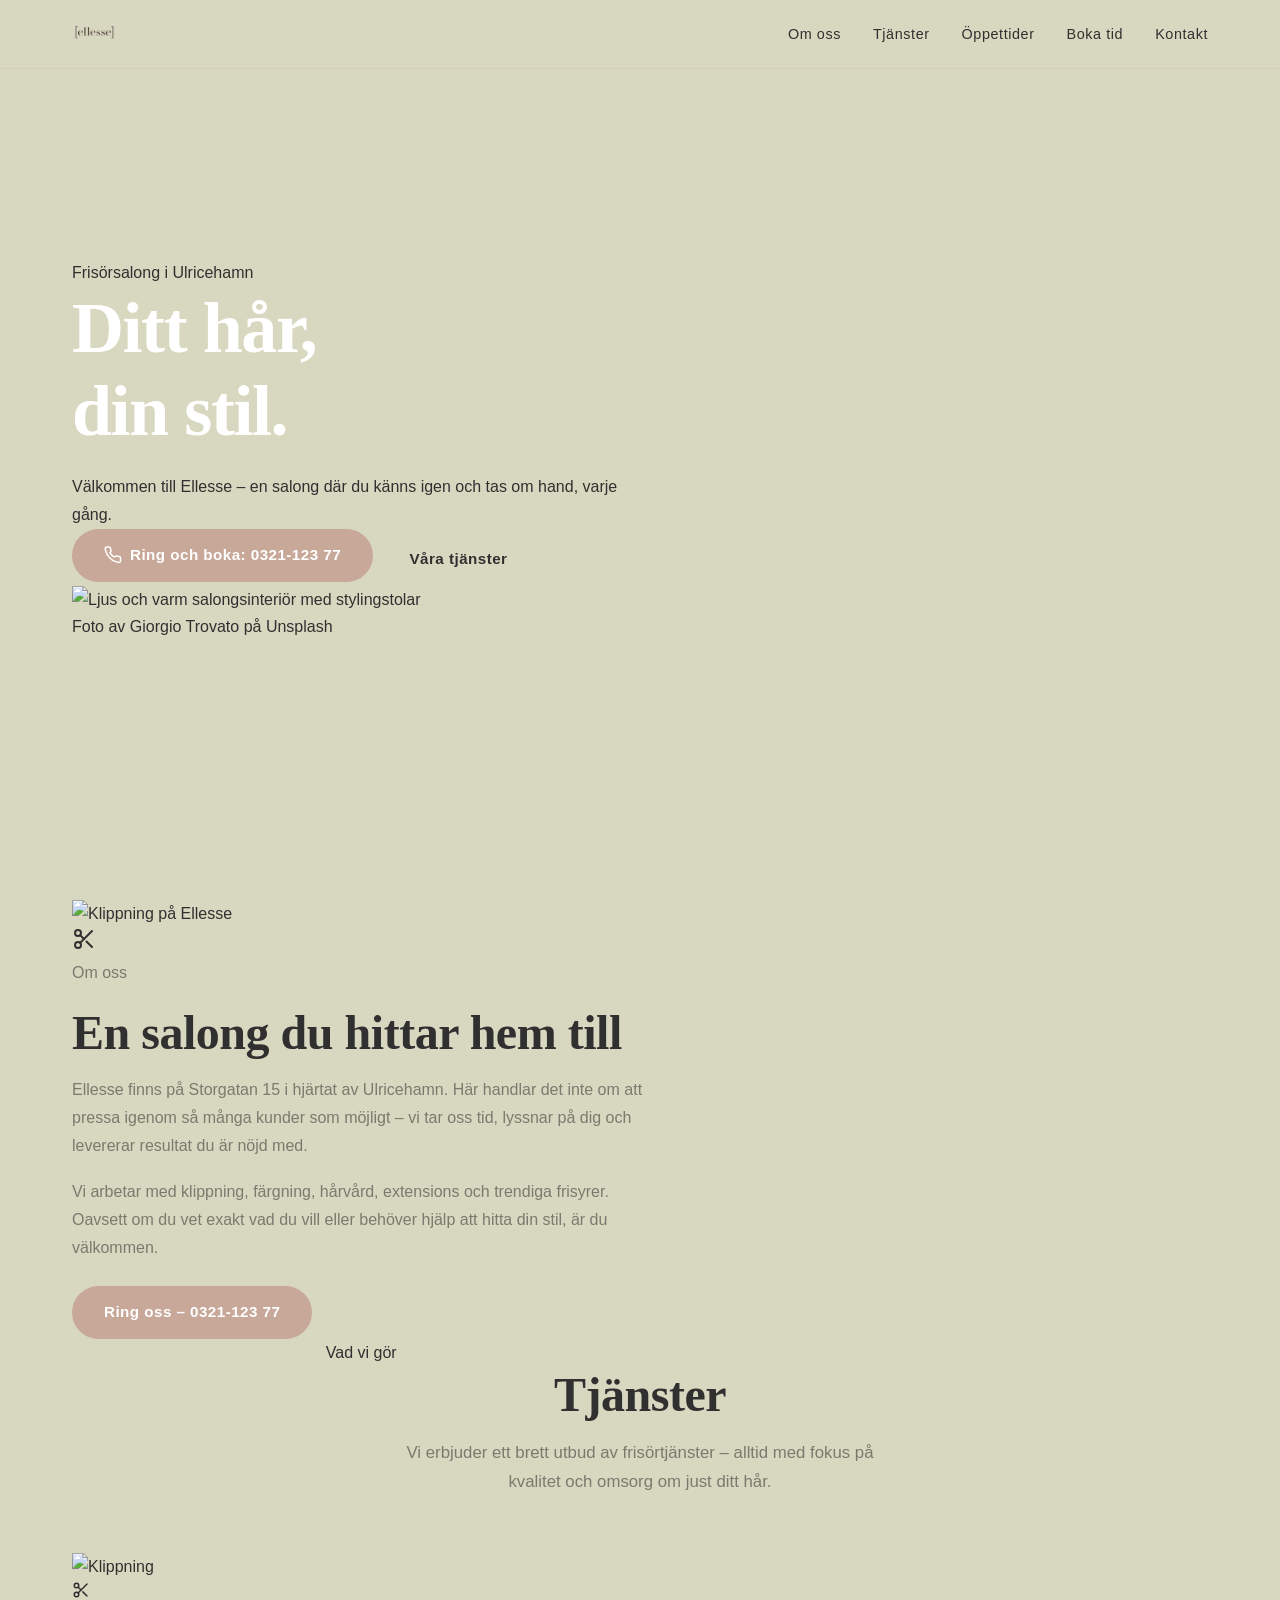
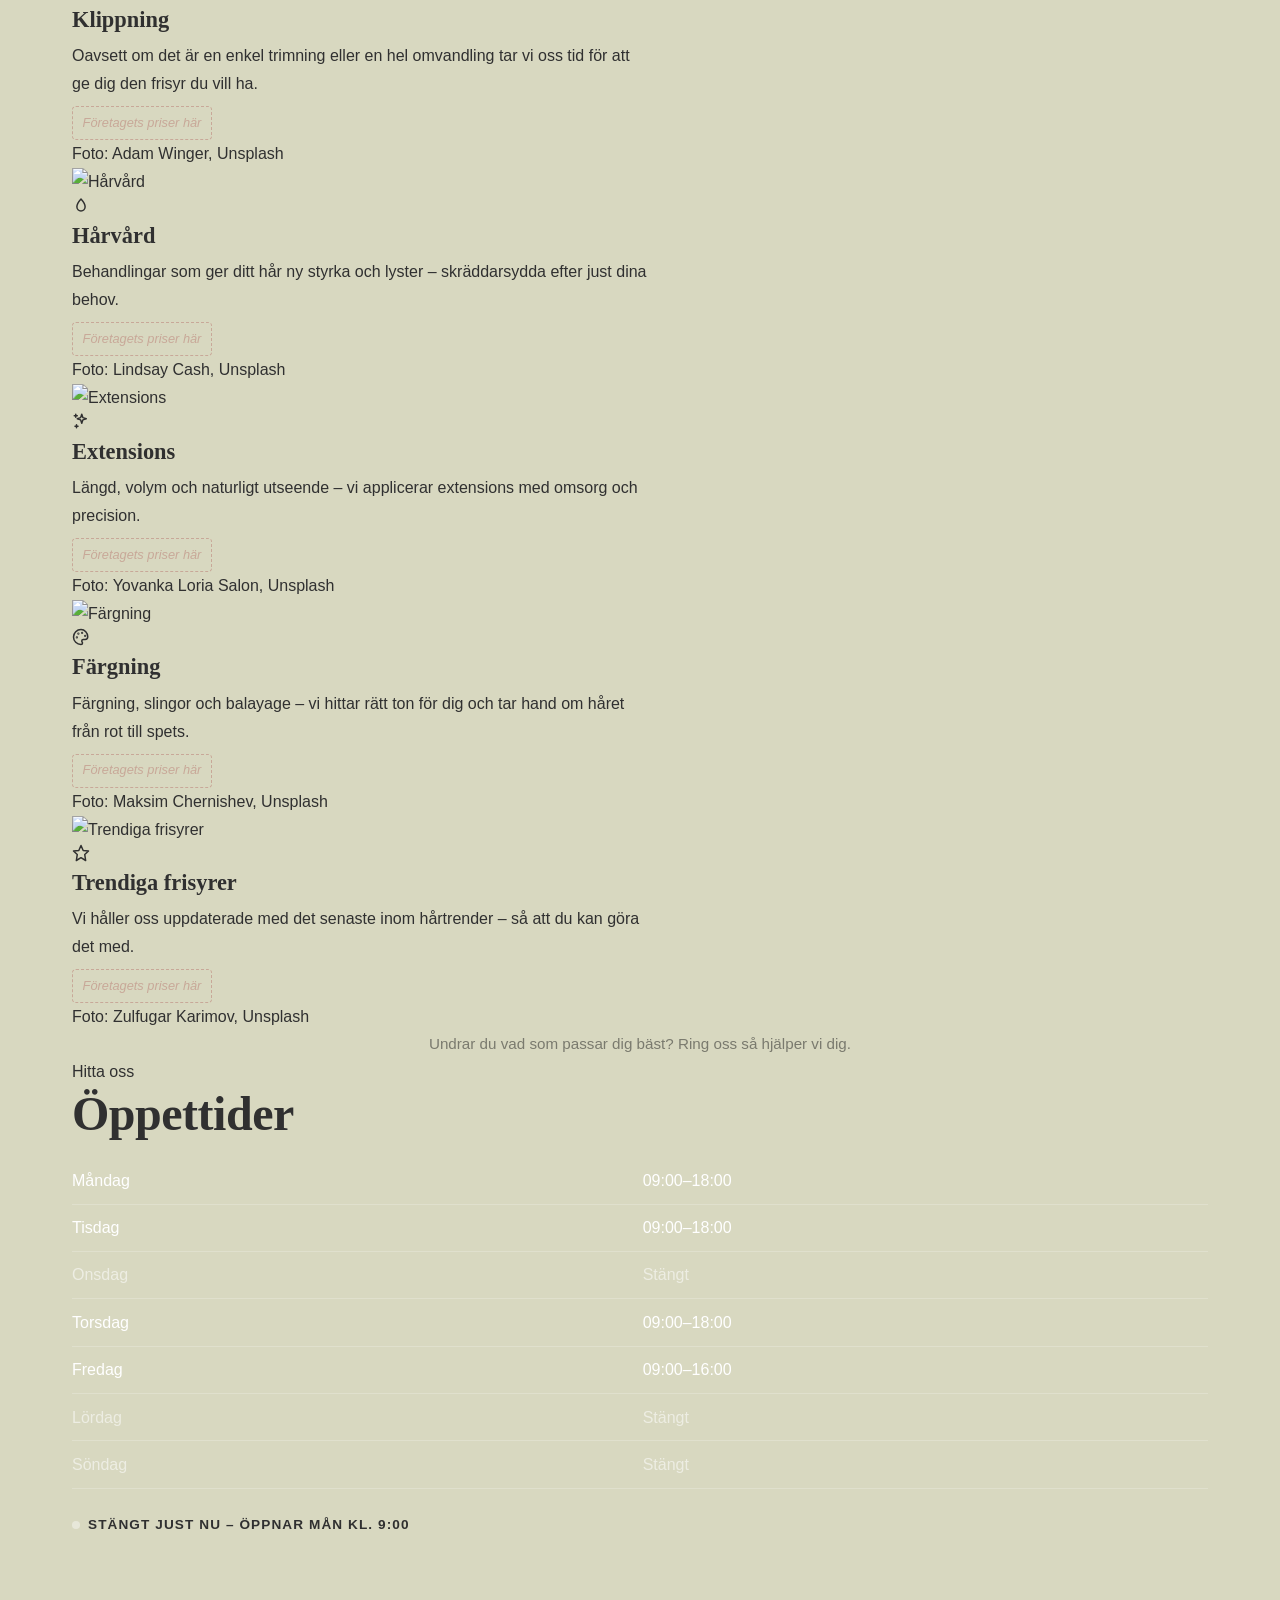
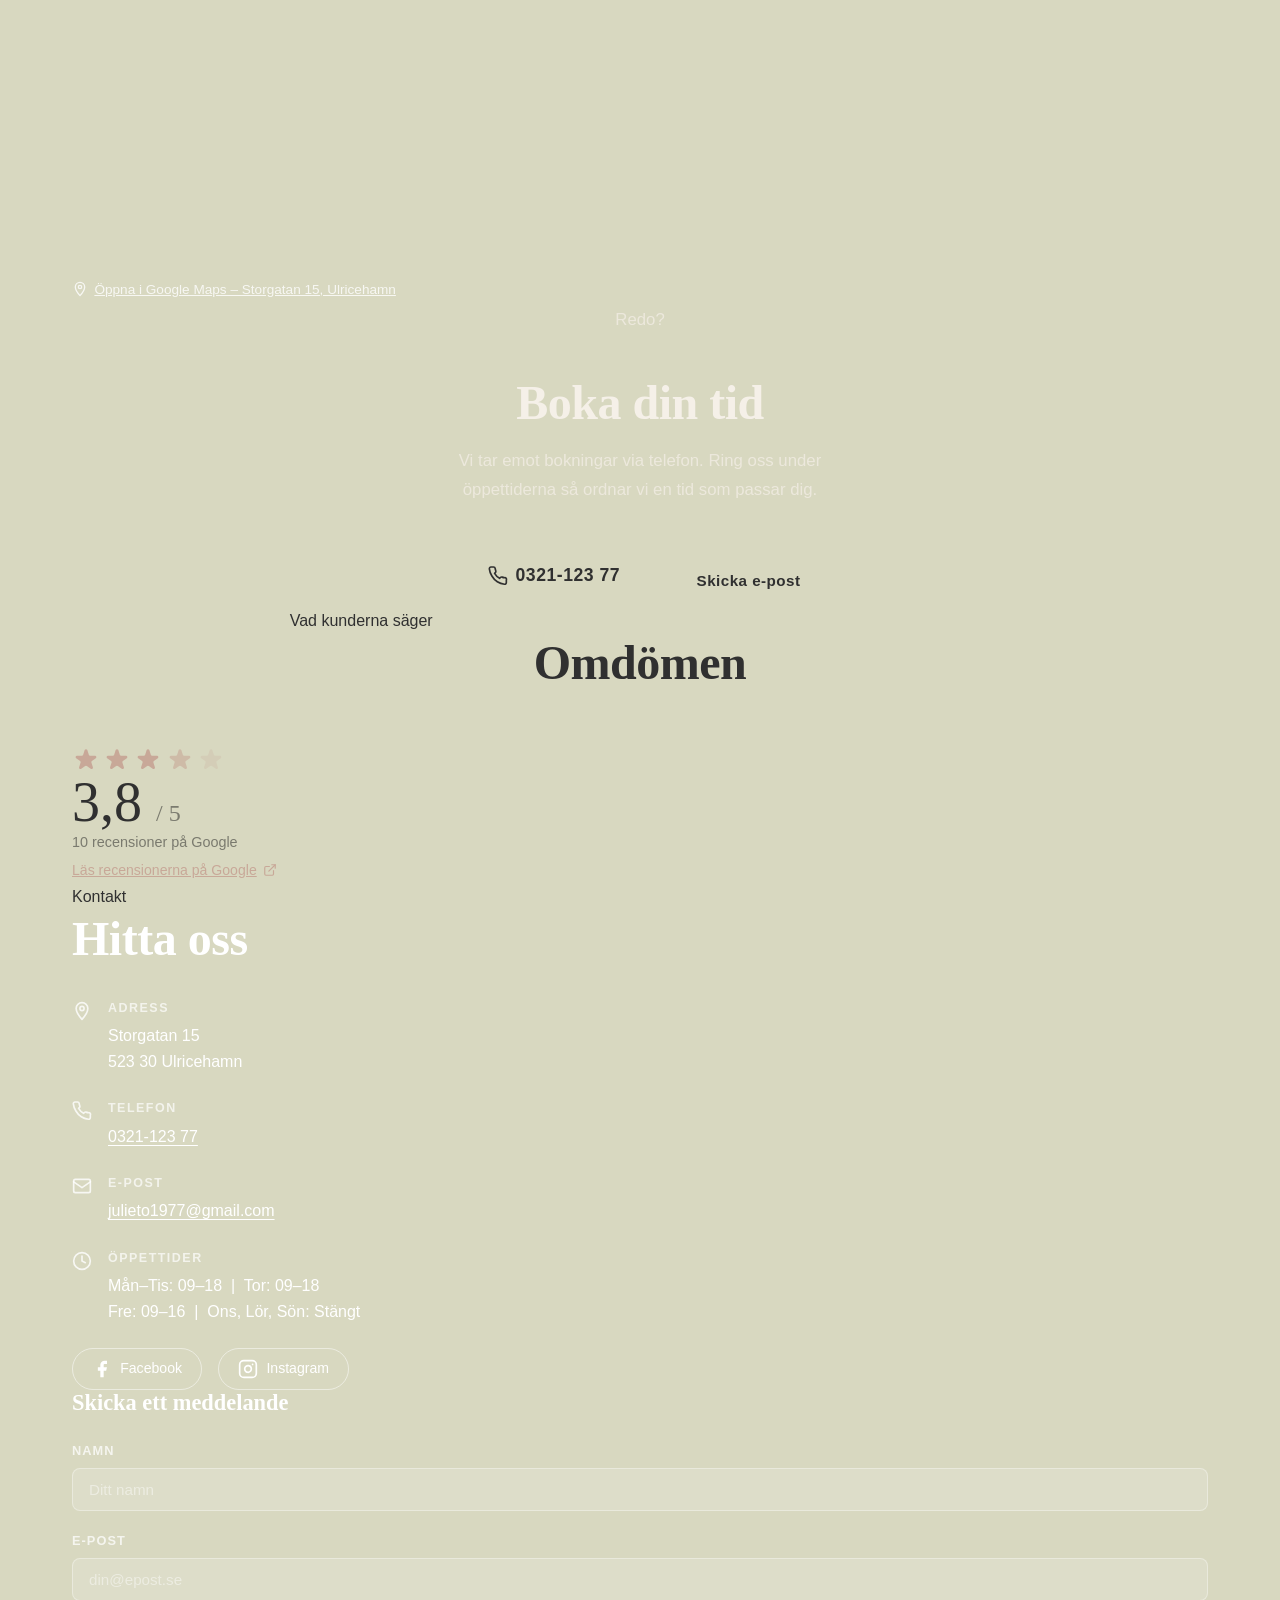
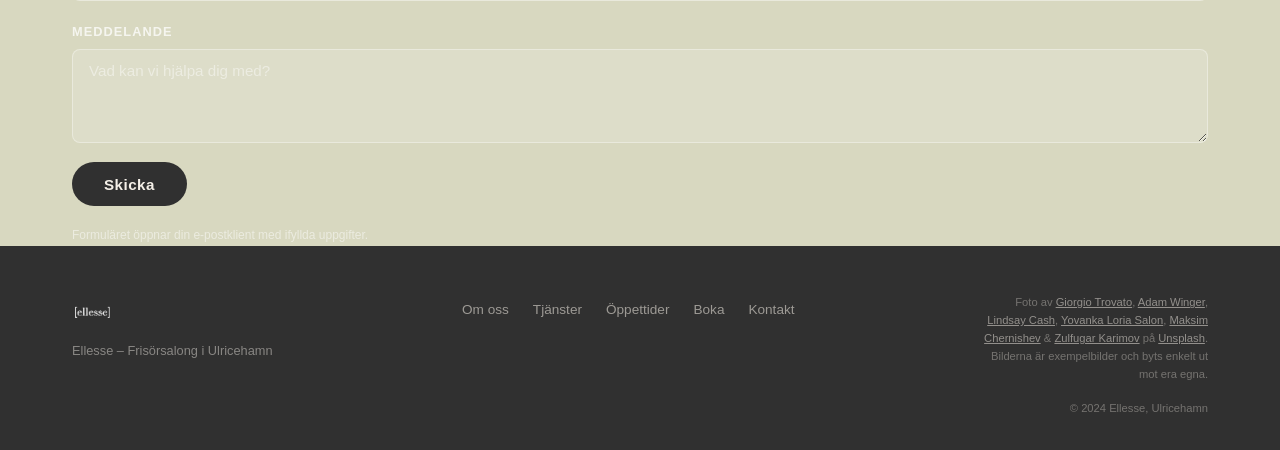
==== commit 719668c1: "Publish: Ellesse — index.html" ====
--- a/index.html
+++ b/index.html
@@ -33,51 +33,42 @@
 
   <!-- HERO -->
   <section class="hero" id="hero">
-    <div class="hero-image-wrap">
-      <img
-        src="https://images.unsplash.com/photo-1600948836101-f9ffda59d250?crop=entropy&cs=tinysrgb&fit=max&fm=jpg&ixid=M3wxMDE3MjMyfDB8MXxzZWFyY2h8MXx8bW9kZXJuJTIwaGFpciUyMHNhbG9uJTIwaW50ZXJpb3J8ZW58MHwwfHx8MTc4NjA0Mzc1NXww&ixlib=rb-4.1.0&q=80&w=1080"
-        alt="Salongsinteriör"
-        class="hero-img"
-        loading="eager"
-      >
-      <div class="hero-gradient"></div>
-    </div>
-    <div class="hero-content fade-in-element">
-      <p class="hero-eyebrow">Frisörsalong i Ulricehamn</p>
-      <h1>Ditt hår,<br>din stil.</h1>
-      <p class="hero-lead">Välkommen till Ellesse – en salong där du känns igen och tas om hand, varje gång.</p>
-      <div class="hero-cta-group">
-        <!--FIELD:phone-->
-        <a href="tel:0321-12377" class="btn btn-primary">
-          <svg width="18" height="18" viewBox="0 0 24 24" fill="none" stroke="currentColor" stroke-width="2" stroke-linecap="round" stroke-linejoin="round" aria-hidden="true"><path d="M22 16.92v3a2 2 0 0 1-2.18 2 19.79 19.79 0 0 1-8.63-3.07A19.5 19.5 0 0 1 4.69 12 19.79 19.79 0 0 1 1.61 3.4 2 2 0 0 1 3.6 1.22h3a2 2 0 0 1 2 1.72 12.84 12.84 0 0 0 .7 2.81 2 2 0 0 1-.45 2.11L7.91 8.77a16 16 0 0 0 6 6l.94-.94a2 2 0 0 1 2.11-.45 12.84 12.84 0 0 0 2.81.7A2 2 0 0 1 22 16.92z"/></svg>
-          Ring och boka: 0321-123 77
-        </a>
-        <!--/FIELD:phone-->
-        <a href="#tjanster" class="btn btn-secondary">Våra tjänster</a>
-      </div>
-      <p class="hero-photo-credit">Foto av <a href="https://unsplash.com/@gregtrow" target="_blank" rel="noopener">Greg Trowman</a> på <a href="https://unsplash.com" target="_blank" rel="noopener">Unsplash</a></p>
-    </div>
-    <div class="hero-curve">
-      <svg viewBox="0 0 1440 80" preserveAspectRatio="none" xmlns="http://www.w3.org/2000/svg">
-        <path d="M0,40 C360,80 1080,0 1440,40 L1440,80 L0,80 Z" fill="#F5F0E8"/>
-      </svg>
+    <div class="container hero-grid">
+      <div class="hero-copy fade-in-element">
+        <p class="eyebrow">Frisörsalong i Ulricehamn</p>
+        <h1>Ditt hår,<br>din stil.</h1>
+        <p class="lead">Välkommen till Ellesse – en salong där du känns igen och tas om hand, varje gång.</p>
+        <div class="cta-row">
+          <!--FIELD:phone-->
+          <a href="tel:032112377" class="btn btn-primary">
+            <svg width="18" height="18" viewBox="0 0 24 24" fill="none" stroke="currentColor" stroke-width="2" stroke-linecap="round" stroke-linejoin="round" aria-hidden="true"><path d="M22 16.92v3a2 2 0 0 1-2.18 2 19.79 19.79 0 0 1-8.63-3.07A19.5 19.5 0 0 1 4.69 12 19.79 19.79 0 0 1 1.61 3.4 2 2 0 0 1 3.6 1.22h3a2 2 0 0 1 2 1.72 12.84 12.84 0 0 0 .7 2.81 2 2 0 0 1-.45 2.11L7.91 8.77a16 16 0 0 0 6 6l.94-.94a2 2 0 0 1 2.11-.45 12.84 12.84 0 0 0 2.81.7A2 2 0 0 1 22 16.92z"/></svg>
+            Ring och boka: 0321-123 77
+          </a>
+          <!--/FIELD:phone-->
+          <a href="#tjanster" class="btn btn-outline">Våra tjänster</a>
+        </div>
+      </div>
+      <div class="hero-visual">
+        <div class="hero-blob" aria-hidden="true"></div>
+        <div class="hero-frame fade-in-element">
+          <img
+            src="https://images.unsplash.com/photo-1626383137804-ff908d2753a2?crop=entropy&cs=tinysrgb&fit=max&fm=jpg&q=80&w=1080"
+            alt="Ljus och varm salongsinteriör med stylingstolar"
+            class="hero-img"
+            loading="eager"
+          >
+        </div>
+        <p class="photo-credit">Foto av <a href="https://unsplash.com/@giorgiotrovato" target="_blank" rel="noopener">Giorgio Trovato</a> på <a href="https://unsplash.com" target="_blank" rel="noopener">Unsplash</a></p>
+      </div>
     </div>
   </section>
 
   <!-- OM OSS -->
-  <section class="section-om" id="om">
-    <div class="container om-inner">
-      <div class="om-text fade-in-element">
-        <span class="section-label">Om oss</span>
-        <h2>En salong du hittar hem till</h2>
-        <p>Ellesse finns på Storgatan 15 i hjärtat av Ulricehamn. Här handlar det inte om att pressa igenom så många kunder som möjligt – vi tar oss tid, lyssnar på dig och levererar resultat du är nöjd med.</p>
-        <p>Vi arbetar med klippning, färgning, hårvård, extensions och trendiga frisyrer. Oavsett om du vet exakt vad du vill eller behöver hjälp att hitta din stil, är du välkommen.</p>
-        <!--FIELD:phone-->
-        <a href="tel:0321-12377" class="btn btn-primary btn-inline">Ring oss – 0321-123 77</a>
-        <!--/FIELD:phone-->
-      </div>
-      <div class="om-image-wrap fade-in-element">
-        <div class="om-image-frame">
+  <section class="section section-paper" id="om">
+    <div class="container om-grid">
+      <div class="om-visual fade-in-element">
+        <div class="om-blob" aria-hidden="true"></div>
+        <div class="om-frame">
           <img
             src="https://images.unsplash.com/photo-1580618672591-eb180b1a973f?crop=entropy&cs=tinysrgb&fit=max&fm=jpg&ixid=M3wxMDE3MjMyfDB8MXxzZWFyY2h8MXx8aGFpciUyMHNhbG9uJTIwaGFpcmN1dCUyMHN0eWxpbmd8ZW58MHwwfHx8MTc4NzczNzAzOHww&ixlib=rb-4.1.0&q=80&w=1080"
             alt="Klippning på Ellesse"
@@ -85,124 +76,130 @@
             loading="lazy"
           >
         </div>
-        <div class="om-image-accent"></div>
+        <div class="om-badge" aria-hidden="true">
+          <svg width="24" height="24" viewBox="0 0 24 24" fill="none" stroke="currentColor" stroke-width="2" stroke-linecap="round" stroke-linejoin="round"><circle cx="6" cy="6" r="3"/><circle cx="6" cy="18" r="3"/><line x1="20" y1="4" x2="8.12" y2="15.88"/><line x1="14.47" y1="14.48" x2="20" y2="20"/><line x1="8.12" y1="8.12" x2="12" y2="12"/></svg>
+        </div>
+      </div>
+      <div class="om-text fade-in-element">
+        <p class="eyebrow">Om oss</p>
+        <h2>En salong du hittar hem till</h2>
+        <p>Ellesse finns på Storgatan 15 i hjärtat av Ulricehamn. Här handlar det inte om att pressa igenom så många kunder som möjligt – vi tar oss tid, lyssnar på dig och levererar resultat du är nöjd med.</p>
+        <p>Vi arbetar med klippning, färgning, hårvård, extensions och trendiga frisyrer. Oavsett om du vet exakt vad du vill eller behöver hjälp att hitta din stil, är du välkommen.</p>
+        <!--FIELD:phone-->
+        <a href="tel:032112377" class="btn btn-primary btn-inline">Ring oss – 0321-123 77</a>
+        <!--/FIELD:phone-->
       </div>
     </div>
   </section>
 
   <!-- TJÄNSTER -->
-  <section class="section-tjanster" id="tjanster">
-    <div class="tjanster-curve-top">
-      <svg viewBox="0 0 1440 80" preserveAspectRatio="none" xmlns="http://www.w3.org/2000/svg">
-        <path d="M0,40 C480,0 960,80 1440,40 L1440,0 L0,0 Z" fill="#F5F0E8"/>
-      </svg>
-    </div>
+  <section class="section section-services" id="tjanster">
     <div class="container">
       <div class="section-heading fade-in-element">
-        <span class="section-label">Vad vi gör</span>
+        <p class="eyebrow">Vad vi gör</p>
         <h2>Tjänster</h2>
-        <p class="section-sub">Vi erbjuder ett brett utbud av frisörtjänster – alltid med fokus på kvalitet och omsorg om just ditt hår.</p>
+        <p class="lead section-sub">Vi erbjuder ett brett utbud av frisörtjänster – alltid med fokus på kvalitet och omsorg om just ditt hår.</p>
       </div>
       <!--FIELD:services-->
-      <div class="tjanster-grid">
+      <div class="services-grid">
 
         <!-- Klippning -->
-        <article class="flip-card fade-in-element">
-          <div class="flip-card-inner">
-            <div class="flip-card-front">
-              <img
-                src="https://images.unsplash.com/photo-1580618672591-eb180b1a973f?crop=entropy&cs=tinysrgb&fit=max&fm=jpg&ixid=M3wxMDE3MjMyfDB8MXxzZWFyY2h8MXx8aGFpciUyMHNhbG9uJTIwaGFpcmN1dCUyMHN0eWxpbmd8ZW58MHwwfHx8MTc4NzczNzAzOHww&ixlib=rb-4.1.0&q=80&w=1080"
-                alt="Klippning"
-                loading="lazy"
-              >
-              <div class="flip-card-label">Klippning</div>
-            </div>
-            <div class="flip-card-back">
-              <h3>Klippning</h3>
-              <p>Oavsett om det är en enkel trimning eller en hel omvandling tar vi oss tid för att ge dig den frisyr du vill ha.</p>
-              <!--FIELD:prices--><p class="price-placeholder">Företagets priser här</p><!--/FIELD:prices-->
-              <p class="card-credit">Foto: <a href="https://unsplash.com/@awcreativeut" target="_blank" rel="noopener">Adam Winger</a>, Unsplash</p>
-            </div>
+        <article class="service-card fade-in-element">
+          <div class="service-media">
+            <img
+              src="https://images.unsplash.com/photo-1580618672591-eb180b1a973f?crop=entropy&cs=tinysrgb&fit=max&fm=jpg&ixid=M3wxMDE3MjMyfDB8MXxzZWFyY2h8MXx8aGFpciUyMHNhbG9uJTIwaGFpcmN1dCUyMHN0eWxpbmd8ZW58MHwwfHx8MTc4NzczNzAzOHww&ixlib=rb-4.1.0&q=80&w=1080"
+              alt="Klippning"
+              loading="lazy"
+            >
+            <div class="service-icon-chip" aria-hidden="true">
+              <svg width="18" height="18" viewBox="0 0 24 24" fill="none" stroke="currentColor" stroke-width="2" stroke-linecap="round" stroke-linejoin="round"><circle cx="6" cy="6" r="3"/><circle cx="6" cy="18" r="3"/><line x1="20" y1="4" x2="8.12" y2="15.88"/><line x1="14.47" y1="14.48" x2="20" y2="20"/><line x1="8.12" y1="8.12" x2="12" y2="12"/></svg>
+            </div>
+          </div>
+          <div class="service-body">
+            <h3>Klippning</h3>
+            <p>Oavsett om det är en enkel trimning eller en hel omvandling tar vi oss tid för att ge dig den frisyr du vill ha.</p>
+            <!--FIELD:prices--><p class="price-placeholder">Företagets priser här</p><!--/FIELD:prices-->
+            <p class="card-credit">Foto: <a href="https://unsplash.com/@awcreativeut" target="_blank" rel="noopener">Adam Winger</a>, Unsplash</p>
           </div>
         </article>
 
         <!-- Hårvård -->
-        <article class="flip-card fade-in-element">
-          <div class="flip-card-inner">
-            <div class="flip-card-front">
-              <img
-                src="https://images.unsplash.com/photo-1634449571010-02389ed0f9b0?crop=entropy&cs=tinysrgb&fit=max&fm=jpg&ixid=M3wxMDE3MjMyfDB8MXxzZWFyY2h8MXx8aGFpciUyMGNhcmUlMjB0cmVhdG1lbnQlMjBzYWxvbnxlbnwwfDB8fHwxNzg4NjA4MzAyfDA&ixlib=rb-4.1.0&q=80&w=1080"
-                alt="Hårvård"
-                loading="lazy"
-              >
-              <div class="flip-card-label">Hårvård</div>
-            </div>
-            <div class="flip-card-back">
-              <h3>Hårvård</h3>
-              <p>Behandlingar som ger ditt hår ny styrka och lyster – skräddarsydda efter just dina behov.</p>
-              <!--FIELD:prices--><p class="price-placeholder">Företagets priser här</p><!--/FIELD:prices-->
-              <p class="card-credit">Foto: <a href="https://unsplash.com/@lindsayrc81" target="_blank" rel="noopener">Lindsay Cash</a>, Unsplash</p>
-            </div>
+        <article class="service-card fade-in-element">
+          <div class="service-media">
+            <img
+              src="https://images.unsplash.com/photo-1634449571010-02389ed0f9b0?crop=entropy&cs=tinysrgb&fit=max&fm=jpg&ixid=M3wxMDE3MjMyfDB8MXxzZWFyY2h8MXx8aGFpciUyMGNhcmUlMjB0cmVhdG1lbnQlMjBzYWxvbnxlbnwwfDB8fHwxNzg4NjA4MzAyfDA&ixlib=rb-4.1.0&q=80&w=1080"
+              alt="Hårvård"
+              loading="lazy"
+            >
+            <div class="service-icon-chip" aria-hidden="true">
+              <svg width="18" height="18" viewBox="0 0 24 24" fill="none" stroke="currentColor" stroke-width="2" stroke-linecap="round" stroke-linejoin="round"><path d="M12 2.69s-5.5 6.13-5.5 10.31a5.5 5.5 0 0 0 11 0c0-4.18-5.5-10.31-5.5-10.31z"/></svg>
+            </div>
+          </div>
+          <div class="service-body">
+            <h3>Hårvård</h3>
+            <p>Behandlingar som ger ditt hår ny styrka och lyster – skräddarsydda efter just dina behov.</p>
+            <!--FIELD:prices--><p class="price-placeholder">Företagets priser här</p><!--/FIELD:prices-->
+            <p class="card-credit">Foto: <a href="https://unsplash.com/@lindsayrc81" target="_blank" rel="noopener">Lindsay Cash</a>, Unsplash</p>
           </div>
         </article>
 
         <!-- Extensions -->
-        <article class="flip-card fade-in-element">
-          <div class="flip-card-inner">
-            <div class="flip-card-front">
-              <img
-                src="https://images.unsplash.com/photo-1785456463151-623876d5b7af?crop=entropy&cs=tinysrgb&fit=max&fm=jpg&ixid=M3wxMDE3MjMyfDB8MXxzZWFyY2h8MXx8aGFpciUyMGV4dGVuc2lvbnMlMjBzYWxvbnxlbnwwfDB8fHwxNzg4NjA4MzAyfDA&ixlib=rb-4.1.0&q=80&w=1080"
-                alt="Extensions"
-                loading="lazy"
-              >
-              <div class="flip-card-label">Extensions</div>
-            </div>
-            <div class="flip-card-back">
-              <h3>Extensions</h3>
-              <p>Längd, volym och naturligt utseende – vi applicerar extensions med omsorg och precision.</p>
-              <!--FIELD:prices--><p class="price-placeholder">Företagets priser här</p><!--/FIELD:prices-->
-              <p class="card-credit">Foto: <a href="https://unsplash.com/@yovankaloriasalon" target="_blank" rel="noopener">Yovanka Loria Salon</a>, Unsplash</p>
-            </div>
+        <article class="service-card fade-in-element">
+          <div class="service-media">
+            <img
+              src="https://images.unsplash.com/photo-1785456463151-623876d5b7af?crop=entropy&cs=tinysrgb&fit=max&fm=jpg&ixid=M3wxMDE3MjMyfDB8MXxzZWFyY2h8MXx8aGFpciUyMGV4dGVuc2lvbnMlMjBzYWxvbnxlbnwwfDB8fHwxNzg4NjA4MzAyfDA&ixlib=rb-4.1.0&q=80&w=1080"
+              alt="Extensions"
+              loading="lazy"
+            >
+            <div class="service-icon-chip" aria-hidden="true">
+              <svg width="18" height="18" viewBox="0 0 24 24" fill="none" stroke="currentColor" stroke-width="2" stroke-linecap="round" stroke-linejoin="round"><path d="M5 3v4M3 5h4M6 17v4M4 19h4M13 3l1.5 4.5L19 9l-4.5 1.5L13 15l-1.5-4.5L7 9l4.5-1.5L13 3z"/></svg>
+            </div>
+          </div>
+          <div class="service-body">
+            <h3>Extensions</h3>
+            <p>Längd, volym och naturligt utseende – vi applicerar extensions med omsorg och precision.</p>
+            <!--FIELD:prices--><p class="price-placeholder">Företagets priser här</p><!--/FIELD:prices-->
+            <p class="card-credit">Foto: <a href="https://unsplash.com/@yovankaloriasalon" target="_blank" rel="noopener">Yovanka Loria Salon</a>, Unsplash</p>
           </div>
         </article>
 
         <!-- Färgning -->
-        <article class="flip-card fade-in-element">
-          <div class="flip-card-inner">
-            <div class="flip-card-front">
-              <img
-                src="https://images.unsplash.com/photo-1617391654484-2894196c2cc9?crop=entropy&cs=tinysrgb&fit=max&fm=jpg&ixid=M3wxMDE3MjMyfDB8MXxzZWFyY2h8MXx8aGFpciUyMGNvbG9yaW5nJTIwc2Fsb258ZW58MHwwfHx8MTc4NzczNzA0MHww&ixlib=rb-4.1.0&q=80&w=1080"
-                alt="Färgning"
-                loading="lazy"
-              >
-              <div class="flip-card-label">Färgning</div>
-            </div>
-            <div class="flip-card-back">
-              <h3>Färgning</h3>
-              <p>Färgning, slingor och balayage – vi hittar rätt ton för dig och tar hand om håret från rot till spets.</p>
-              <!--FIELD:prices--><p class="price-placeholder">Företagets priser här</p><!--/FIELD:prices-->
-              <p class="card-credit">Foto: <a href="https://unsplash.com/@primipil" target="_blank" rel="noopener">Maksim Chernishev</a>, Unsplash</p>
-            </div>
+        <article class="service-card fade-in-element">
+          <div class="service-media">
+            <img
+              src="https://images.unsplash.com/photo-1617391654484-2894196c2cc9?crop=entropy&cs=tinysrgb&fit=max&fm=jpg&ixid=M3wxMDE3MjMyfDB8MXxzZWFyY2h8MXx8aGFpciUyMGNvbG9yaW5nJTIwc2Fsb258ZW58MHwwfHx8MTc4NzczNzA0MHww&ixlib=rb-4.1.0&q=80&w=1080"
+              alt="Färgning"
+              loading="lazy"
+            >
+            <div class="service-icon-chip" aria-hidden="true">
+              <svg width="18" height="18" viewBox="0 0 24 24" fill="none" stroke="currentColor" stroke-width="2" stroke-linecap="round" stroke-linejoin="round"><circle cx="13.5" cy="6.5" r=".5"/><circle cx="17.5" cy="10.5" r=".5"/><circle cx="8.5" cy="7.5" r=".5"/><circle cx="6.5" cy="12.5" r=".5"/><path d="M12 2C6.5 2 2 6.5 2 12s4.5 10 10 10c1.1 0 2-.9 2-2 0-.5-.2-1-.5-1.4-.3-.4-.5-.8-.5-1.4 0-1.1.9-2 2-2h2.4c2 0 3.6-1.6 3.6-3.6C21 6.6 17 2 12 2z"/></svg>
+            </div>
+          </div>
+          <div class="service-body">
+            <h3>Färgning</h3>
+            <p>Färgning, slingor och balayage – vi hittar rätt ton för dig och tar hand om håret från rot till spets.</p>
+            <!--FIELD:prices--><p class="price-placeholder">Företagets priser här</p><!--/FIELD:prices-->
+            <p class="card-credit">Foto: <a href="https://unsplash.com/@primipil" target="_blank" rel="noopener">Maksim Chernishev</a>, Unsplash</p>
           </div>
         </article>
 
         <!-- Trendiga frisyrer -->
-        <article class="flip-card fade-in-element">
-          <div class="flip-card-inner">
-            <div class="flip-card-front">
-              <img
-                src="https://images.unsplash.com/photo-1762331207337-42c09537103d?crop=entropy&cs=tinysrgb&fit=max&fm=jpg&ixid=M3wxMDE3MjMyfDB8MXxzZWFyY2h8MXx8dHJlbmR5JTIwbW9kZXJuJTIwaGFpcnN0eWxlcyUyMGZhc2hpb258ZW58MHwwfHx8MTc4ODYwODMwNHww&ixlib=rb-4.1.0&q=80&w=1080"
-                alt="Trendiga frisyrer"
-                loading="lazy"
-              >
-              <div class="flip-card-label">Trendiga frisyrer</div>
-            </div>
-            <div class="flip-card-back">
-              <h3>Trendiga frisyrer</h3>
-              <p>Vi håller oss uppdaterade med det senaste inom hårtrender – så att du kan göra det med.</p>
-              <!--FIELD:prices--><p class="price-placeholder">Företagets priser här</p><!--/FIELD:prices-->
-              <p class="card-credit">Foto: <a href="https://unsplash.com/@zulfugarkarimov" target="_blank" rel="noopener">Zulfugar Karimov</a>, Unsplash</p>
-            </div>
+        <article class="service-card fade-in-element">
+          <div class="service-media">
+            <img
+              src="https://images.unsplash.com/photo-1762331207337-42c09537103d?crop=entropy&cs=tinysrgb&fit=max&fm=jpg&ixid=M3wxMDE3MjMyfDB8MXxzZWFyY2h8MXx8dHJlbmR5JTIwbW9kZXJuJTIwaGFpcnN0eWxlcyUyMGZhc2hpb258ZW58MHwwfHx8MTc4ODYwODMwNHww&ixlib=rb-4.1.0&q=80&w=1080"
+              alt="Trendiga frisyrer"
+              loading="lazy"
+            >
+            <div class="service-icon-chip" aria-hidden="true">
+              <svg width="18" height="18" viewBox="0 0 24 24" fill="none" stroke="currentColor" stroke-width="2" stroke-linecap="round" stroke-linejoin="round"><path d="M12 2l2.9 6.6L22 9.3l-5 4.8L18.2 22 12 18.3 5.8 22 7 14.1l-5-4.8 7.1-.7L12 2z"/></svg>
+            </div>
+          </div>
+          <div class="service-body">
+            <h3>Trendiga frisyrer</h3>
+            <p>Vi håller oss uppdaterade med det senaste inom hårtrender – så att du kan göra det med.</p>
+            <!--FIELD:prices--><p class="price-placeholder">Företagets priser här</p><!--/FIELD:prices-->
+            <p class="card-credit">Foto: <a href="https://unsplash.com/@zulfugarkarimov" target="_blank" rel="noopener">Zulfugar Karimov</a>, Unsplash</p>
           </div>
         </article>
 
@@ -213,10 +210,10 @@
   </section>
 
   <!-- ÖPPETTIDER -->
-  <section class="section-oppettider" id="oppettider">
-    <div class="container oppettider-inner">
-      <div class="oppettider-content fade-in-element">
-        <span class="section-label light">Hitta oss</span>
+  <section class="section section-paper" id="oppettider">
+    <div class="container oppettider-grid">
+      <div class="hours-card fade-in-element">
+        <p class="eyebrow">Hitta oss</p>
         <h2>Öppettider</h2>
         <!--FIELD:opening_hours-->
         <table class="hours-table">
@@ -233,7 +230,7 @@
         <!--/FIELD:opening_hours-->
         <div class="open-status" id="open-status" aria-live="polite"></div>
       </div>
-      <div class="oppettider-map fade-in-element">
+      <div class="map-card fade-in-element">
         <!--FIELD:address-->
         <iframe
           src="https://maps.google.com/maps?q=Storgatan+15,+523+30+Ulricehamn&output=embed"
@@ -259,40 +256,37 @@
   </section>
 
   <!-- BOKA TID / CTA -->
-  <section class="section-boka" id="boka">
-    <div class="boka-wave-top">
-      <svg viewBox="0 0 1440 80" preserveAspectRatio="none" xmlns="http://www.w3.org/2000/svg">
-        <path d="M0,0 C360,80 1080,0 1440,60 L1440,0 L0,0 Z" fill="#D8D8C0"/>
-      </svg>
-    </div>
+  <section class="section section-accent" id="boka">
     <div class="container boka-inner fade-in-element">
-      <span class="section-label light">Redo?</span>
-      <h2>Boka din tid</h2>
-      <p>Vi tar emot bokningar via telefon. Ring oss under öppettiderna så ordnar vi en tid som passar dig.</p>
+      <p class="eyebrow eyebrow-invert">Redo?</p>
+      <h2 class="h-invert">Boka din tid</h2>
+      <p class="lead lead-invert">Vi tar emot bokningar via telefon. Ring oss under öppettiderna så ordnar vi en tid som passar dig.</p>
       <!--FIELD:booking_url-->
       <!-- Ingen bokningslänk tillgänglig – vi hänvisar till telefon -->
       <!--/FIELD:booking_url-->
-      <!--FIELD:phone-->
-      <a href="tel:0321-12377" class="btn btn-primary btn-large">
-        <svg width="20" height="20" viewBox="0 0 24 24" fill="none" stroke="currentColor" stroke-width="2" stroke-linecap="round" stroke-linejoin="round" aria-hidden="true"><path d="M22 16.92v3a2 2 0 0 1-2.18 2 19.79 19.79 0 0 1-8.63-3.07A19.5 19.5 0 0 1 4.69 12 19.79 19.79 0 0 1 1.61 3.4 2 2 0 0 1 3.6 1.22h3a2 2 0 0 1 2 1.72 12.84 12.84 0 0 0 .7 2.81 2 2 0 0 1-.45 2.11L7.91 8.77a16 16 0 0 0 6 6l.94-.94a2 2 0 0 1 2.11-.45 12.84 12.84 0 0 0 2.81.7A2 2 0 0 1 22 16.92z"/></svg>
-        0321-123 77
-      </a>
-      <!--/FIELD:phone-->
-      <!--FIELD:email-->
-      <a href="mailto:julieto1977@gmail.com" class="btn btn-ghost">Skicka e-post</a>
-      <!--/FIELD:email-->
+      <div class="cta-row cta-row-center">
+        <!--FIELD:phone-->
+        <a href="tel:032112377" class="btn btn-dark btn-large">
+          <svg width="20" height="20" viewBox="0 0 24 24" fill="none" stroke="currentColor" stroke-width="2" stroke-linecap="round" stroke-linejoin="round" aria-hidden="true"><path d="M22 16.92v3a2 2 0 0 1-2.18 2 19.79 19.79 0 0 1-8.63-3.07A19.5 19.5 0 0 1 4.69 12 19.79 19.79 0 0 1 1.61 3.4 2 2 0 0 1 3.6 1.22h3a2 2 0 0 1 2 1.72 12.84 12.84 0 0 0 .7 2.81 2 2 0 0 1-.45 2.11L7.91 8.77a16 16 0 0 0 6 6l.94-.94a2 2 0 0 1 2.11-.45 12.84 12.84 0 0 0 2.81.7A2 2 0 0 1 22 16.92z"/></svg>
+          0321-123 77
+        </a>
+        <!--/FIELD:phone-->
+        <!--FIELD:email-->
+        <a href="mailto:julieto1977@gmail.com" class="btn btn-ghost-invert">Skicka e-post</a>
+        <!--/FIELD:email-->
+      </div>
     </div>
   </section>
 
   <!-- SOCIALT BEVIS -->
-  <section class="section-recensioner" id="recensioner">
+  <section class="section section-raised" id="recensioner">
     <div class="container">
       <div class="section-heading fade-in-element">
-        <span class="section-label">Vad kunderna säger</span>
+        <p class="eyebrow">Vad kunderna säger</p>
         <h2>Omdömen</h2>
       </div>
       <!--FIELD:google_rating-->
-      <div class="rating-feature fade-in-element">
+      <div class="rating-card fade-in-element">
         <div class="stars" aria-label="3,8 av 5 stjärnor">
           <svg viewBox="0 0 20 20" fill="currentColor" aria-hidden="true"><path d="M9.049 2.927c.3-.921 1.603-.921 1.902 0l1.07 3.292a1 1 0 00.95.69h3.462c.969 0 1.371 1.24.588 1.81l-2.8 2.034a1 1 0 00-.364 1.118l1.07 3.292c.3.921-.755 1.688-1.54 1.118l-2.8-2.034a1 1 0 00-1.175 0l-2.8 2.034c-.784.57-1.838-.197-1.539-1.118l1.07-3.292a1 1 0 00-.364-1.118L2.98 8.72c-.783-.57-.38-1.81.588-1.81h3.461a1 1 0 00.951-.69l1.07-3.292z"/></svg>
           <svg viewBox="0 0 20 20" fill="currentColor" aria-hidden="true"><path d="M9.049 2.927c.3-.921 1.603-.921 1.902 0l1.07 3.292a1 1 0 00.95.69h3.462c.969 0 1.371 1.24.588 1.81l-2.8 2.034a1 1 0 00-.364 1.118l1.07 3.292c.3.921-.755 1.688-1.54 1.118l-2.8-2.034a1 1 0 00-1.175 0l-2.8 2.034c-.784.57-1.838-.197-1.539-1.118l1.07-3.292a1 1 0 00-.364-1.118L2.98 8.72c-.783-.57-.38-1.81.588-1.81h3.461a1 1 0 00.951-.69l1.07-3.292z"/></svg>
@@ -318,19 +312,16 @@
   </section>
 
   <!-- KONTAKT -->
-  <section class="section-kontakt" id="kontakt">
-    <div class="kontakt-wave">
-      <svg viewBox="0 0 1440 80" preserveAspectRatio="none" xmlns="http://www.w3.org/2000/svg">
-        <path d="M0,60 C480,0 960,80 1440,20 L1440,0 L0,0 Z" fill="#F5F0E8"/>
-      </svg>
-    </div>
-    <div class="container kontakt-inner">
+  <section class="section section-paper" id="kontakt">
+    <div class="container kontakt-grid">
       <div class="kontakt-info fade-in-element">
-        <span class="section-label light">Kontakt</span>
+        <p class="eyebrow">Kontakt</p>
         <h2>Hitta oss</h2>
 
         <div class="kontakt-block">
-          <svg width="20" height="20" viewBox="0 0 24 24" fill="none" stroke="currentColor" stroke-width="2" stroke-linecap="round" stroke-linejoin="round" aria-hidden="true"><path d="M12 2C8.13 2 5 5.13 5 9c0 5.25 7 13 7 13s7-7.75 7-13c0-3.87-3.13-7-7-7z"/><circle cx="12" cy="9" r="2.5"/></svg>
+          <div class="icon-chip">
+            <svg width="20" height="20" viewBox="0 0 24 24" fill="none" stroke="currentColor" stroke-width="2" stroke-linecap="round" stroke-linejoin="round" aria-hidden="true"><path d="M12 2C8.13 2 5 5.13 5 9c0 5.25 7 13 7 13s7-7.75 7-13c0-3.87-3.13-7-7-7z"/><circle cx="12" cy="9" r="2.5"/></svg>
+          </div>
           <!--FIELD:address-->
           <div>
             <strong>Adress</strong>
@@ -340,17 +331,21 @@
         </div>
 
         <div class="kontakt-block">
-          <svg width="20" height="20" viewBox="0 0 24 24" fill="none" stroke="currentColor" stroke-width="2" stroke-linecap="round" stroke-linejoin="round" aria-hidden="true"><path d="M22 16.92v3a2 2 0 0 1-2.18 2 19.79 19.79 0 0 1-8.63-3.07A19.5 19.5 0 0 1 4.69 12 19.79 19.79 0 0 1 1.61 3.4 2 2 0 0 1 3.6 1.22h3a2 2 0 0 1 2 1.72 12.84 12.84 0 0 0 .7 2.81 2 2 0 0 1-.45 2.11L7.91 8.77a16 16 0 0 0 6 6l.94-.94a2 2 0 0 1 2.11-.45 12.84 12.84 0 0 0 2.81.7A2 2 0 0 1 22 16.92z"/></svg>
+          <div class="icon-chip">
+            <svg width="20" height="20" viewBox="0 0 24 24" fill="none" stroke="currentColor" stroke-width="2" stroke-linecap="round" stroke-linejoin="round" aria-hidden="true"><path d="M22 16.92v3a2 2 0 0 1-2.18 2 19.79 19.79 0 0 1-8.63-3.07A19.5 19.5 0 0 1 4.69 12 19.79 19.79 0 0 1 1.61 3.4 2 2 0 0 1 3.6 1.22h3a2 2 0 0 1 2 1.72 12.84 12.84 0 0 0 .7 2.81 2 2 0 0 1-.45 2.11L7.91 8.77a16 16 0 0 0 6 6l.94-.94a2 2 0 0 1 2.11-.45 12.84 12.84 0 0 0 2.81.7A2 2 0 0 1 22 16.92z"/></svg>
+          </div>
           <!--FIELD:phone-->
           <div>
             <strong>Telefon</strong>
-            <p><a href="tel:0321-12377">0321-123 77</a></p>
+            <p><a href="tel:032112377">0321-123 77</a></p>
           </div>
           <!--/FIELD:phone-->
         </div>
 
         <div class="kontakt-block">
-          <svg width="20" height="20" viewBox="0 0 24 24" fill="none" stroke="currentColor" stroke-width="2" stroke-linecap="round" stroke-linejoin="round" aria-hidden="true"><rect x="2" y="4" width="20" height="16" rx="2"/><path d="m22 7-10 7L2 7"/></svg>
+          <div class="icon-chip">
+            <svg width="20" height="20" viewBox="0 0 24 24" fill="none" stroke="currentColor" stroke-width="2" stroke-linecap="round" stroke-linejoin="round" aria-hidden="true"><rect x="2" y="4" width="20" height="16" rx="2"/><path d="m22 7-10 7L2 7"/></svg>
+          </div>
           <!--FIELD:email-->
           <div>
             <strong>E-post</strong>
@@ -361,7 +356,9 @@
 
         <!--FIELD:opening_hours-->
         <div class="kontakt-block">
-          <svg width="20" height="20" viewBox="0 0 24 24" fill="none" stroke="currentColor" stroke-width="2" stroke-linecap="round" stroke-linejoin="round" aria-hidden="true"><circle cx="12" cy="12" r="10"/><polyline points="12 6 12 12 16 14"/></svg>
+          <div class="icon-chip">
+            <svg width="20" height="20" viewBox="0 0 24 24" fill="none" stroke="currentColor" stroke-width="2" stroke-linecap="round" stroke-linejoin="round" aria-hidden="true"><circle cx="12" cy="12" r="10"/><polyline points="12 6 12 12 16 14"/></svg>
+          </div>
           <div>
             <strong>Öppettider</strong>
             <p>Mån–Tis: 09–18 &nbsp;|&nbsp; Tor: 09–18<br>Fre: 09–16 &nbsp;|&nbsp; Ons, Lör, Sön: Stängt</p>
@@ -372,13 +369,13 @@
         <div class="kontakt-social">
           <!--FIELD:facebook-->
           <a href="https://www.facebook.com/p/Ellesse-Ulricehamn-100054414103600/" target="_blank" rel="noopener" class="social-link" aria-label="Ellesse på Facebook">
-            <svg width="22" height="22" viewBox="0 0 24 24" fill="currentColor" aria-hidden="true"><path d="M18 2h-3a5 5 0 0 0-5 5v3H7v4h3v8h4v-8h3l1-4h-4V7a1 1 0 0 1 1-1h3z"/></svg>
+            <svg width="20" height="20" viewBox="0 0 24 24" fill="currentColor" aria-hidden="true"><path d="M18 2h-3a5 5 0 0 0-5 5v3H7v4h3v8h4v-8h3l1-4h-4V7a1 1 0 0 1 1-1h3z"/></svg>
             Facebook
           </a>
           <!--/FIELD:facebook-->
           <!--FIELD:instagram-->
           <a href="https://www.instagram.com/ellesseulricehamn/" target="_blank" rel="noopener" class="social-link" aria-label="Ellesse på Instagram">
-            <svg width="22" height="22" viewBox="0 0 24 24" fill="none" stroke="currentColor" stroke-width="2" stroke-linecap="round" stroke-linejoin="round" aria-hidden="true"><rect x="2" y="2" width="20" height="20" rx="5" ry="5"/><path d="M16 11.37A4 4 0 1 1 12.63 8 4 4 0 0 1 16 11.37z"/><line x1="17.5" y1="6.5" x2="17.51" y2="6.5"/></svg>
+            <svg width="20" height="20" viewBox="0 0 24 24" fill="none" stroke="currentColor" stroke-width="2" stroke-linecap="round" stroke-linejoin="round" aria-hidden="true"><rect x="2" y="2" width="20" height="20" rx="5" ry="5"/><path d="M16 11.37A4 4 0 1 1 12.63 8 4 4 0 0 1 16 11.37z"/><line x1="17.5" y1="6.5" x2="17.51" y2="6.5"/></svg>
             Instagram
           </a>
           <!--/FIELD:instagram-->
@@ -386,23 +383,25 @@
       </div>
 
       <div class="kontakt-form fade-in-element">
-        <h3>Skicka ett meddelande</h3>
-        <form class="contact-form" id="contact-form" novalidate>
-          <div class="form-group">
-            <label for="cf-name">Namn</label>
-            <input type="text" id="cf-name" name="name" autocomplete="name" required placeholder="Ditt namn">
-          </div>
-          <div class="form-group">
-            <label for="cf-email">E-post</label>
-            <input type="email" id="cf-email" name="email" autocomplete="email" required placeholder="din@epost.se">
-          </div>
-          <div class="form-group">
-            <label for="cf-message">Meddelande</label>
-            <textarea id="cf-message" name="message" rows="4" required placeholder="Vad kan vi hjälpa dig med?"></textarea>
-          </div>
-          <button type="submit" class="btn btn-primary">Skicka</button>
-          <p class="form-note">Formuläret öppnar din e-postklient med ifyllda uppgifter.</p>
-        </form>
+        <div class="kontakt-form-card">
+          <h3>Skicka ett meddelande</h3>
+          <form class="contact-form" id="contact-form" novalidate>
+            <div class="form-group">
+              <label for="cf-name">Namn</label>
+              <input type="text" id="cf-name" name="name" autocomplete="name" required placeholder="Ditt namn">
+            </div>
+            <div class="form-group">
+              <label for="cf-email">E-post</label>
+              <input type="email" id="cf-email" name="email" autocomplete="email" required placeholder="din@epost.se">
+            </div>
+            <div class="form-group">
+              <label for="cf-message">Meddelande</label>
+              <textarea id="cf-message" name="message" rows="4" required placeholder="Vad kan vi hjälpa dig med?"></textarea>
+            </div>
+            <button type="submit" class="btn btn-primary">Skicka</button>
+            <p class="form-note">Formuläret öppnar din e-postklient med ifyllda uppgifter.</p>
+          </form>
+        </div>
       </div>
     </div>
   </section>
@@ -429,7 +428,7 @@
       </div>
       <div class="footer-credits">
         <p>
-          Foto av <a href="https://unsplash.com/@gregtrow" target="_blank" rel="noopener">Greg Trowman</a>,
+          Foto av <a href="https://unsplash.com/@giorgiotrovato" target="_blank" rel="noopener">Giorgio Trovato</a>,
           <a href="https://unsplash.com/@awcreativeut" target="_blank" rel="noopener">Adam Winger</a>,
           <a href="https://unsplash.com/@lindsayrc81" target="_blank" rel="noopener">Lindsay Cash</a>,
           <a href="https://unsplash.com/@yovankaloriasalon" target="_blank" rel="noopener">Yovanka Loria Salon</a>,
@@ -445,4 +444,4 @@
 
   <script src="script.js" defer></script>
 </body>
-</html>+</html>
--- a/styles.css
+++ b/styles.css
@@ -0,0 +1,942 @@
+/* ============================================================
+   ELLESSE — FRISÖRSALONG ULRICEHAMN
+   Design: Varm & lokal, verifierad visuell identitet
+   Accentfärg: #C8A898 (dov rosenbeige)
+   Bakgrund: #D8D8C0 (linnegrå) / #F5F0E8 (krämvitt)
+   ============================================================ */
+
+/* ---- RESET & BASE ---- */
+*, *::before, *::after { box-sizing: border-box; margin: 0; padding: 0; }
+
+html {
+  scroll-behavior: smooth;
+  font-size: 16px;
+}
+
+body {
+  font-family: -apple-system, BlinkMacSystemFont, "Segoe UI", Arial, sans-serif;
+  background-color: #D8D8C0;
+  color: #303030;
+  line-height: 1.7;
+  overflow-x: hidden;
+}
+
+img { display: block; max-width: 100%; }
+a { color: inherit; text-decoration: none; }
+ul { list-style: none; }
+
+/* ---- TYPOGRAPHY ---- */
+h1, h2, h3, h4 {
+  font-family: Georgia, "Iowan Old Style", "Times New Roman", serif;
+  color: #303030;
+  line-height: 1.15;
+}
+
+h1 {
+  font-size: clamp(2.5rem, 6vw, 4.5rem);
+  letter-spacing: -0.02em;
+  font-weight: 700;
+}
+
+h2 {
+  font-size: clamp(1.8rem, 4vw, 3rem);
+  letter-spacing: -0.01em;
+  margin-bottom: 1rem;
+}
+
+h3 {
+  font-size: clamp(1.1rem, 2vw, 1.4rem);
+  margin-bottom: 0.6rem;
+}
+
+p {
+  max-width: 65ch;
+  line-height: 1.75;
+  color: #303030;
+}
+
+/* ---- LAYOUT HELPERS ---- */
+.container {
+  width: 100%;
+  max-width: 1200px;
+  margin: 0 auto;
+  padding: 0 2rem;
+}
+
+.section-label {
+  display: inline-block;
+  font-family: -apple-system, BlinkMacSystemFont, "Segoe UI", Arial, sans-serif;
+  font-size: 0.75rem;
+  font-weight: 600;
+  letter-spacing: 0.18em;
+  text-transform: uppercase;
+  color: #C8A898;
+  margin-bottom: 0.75rem;
+}
+.section-label.light { color: #C8A898; }
+
+.section-heading {
+  text-align: center;
+  margin-bottom: 3.5rem;
+}
+.section-heading p.section-sub {
+  max-width: 55ch;
+  margin: 0.75rem auto 0;
+  color: #7A7A6E;
+  font-size: 1.05rem;
+}
+
+/* ---- BUTTONS ---- */
+.btn {
+  display: inline-flex;
+  align-items: center;
+  gap: 0.5rem;
+  padding: 0.85rem 2rem;
+  border-radius: 2rem;
+  font-family: -apple-system, BlinkMacSystemFont, "Segoe UI", Arial, sans-serif;
+  font-size: 0.95rem;
+  font-weight: 600;
+  letter-spacing: 0.03em;
+  cursor: pointer;
+  border: none;
+  transition: background-color 200ms ease-out, box-shadow 200ms ease-out, transform 200ms ease-out;
+  text-decoration: none;
+}
+
+.btn-primary {
+  background-color: #C8A898;
+  color: #fff;
+}
+.btn-primary:hover {
+  background-color: #b89082;
+  box-shadow: 0 6px 24px rgba(200, 168, 152, 0.4);
+  transform: translateY(-2px);
+}
+
+.btn-secondary {
+  background-color: transparent;
+  color: #fff;
+  border: 2px solid rgba(255,255,255,0.7);
+}
+.btn-secondary:hover {
+  background-color: rgba(255,255,255,0.12);
+  border-color: #fff;
+  transform: translateY(-2px);
+}
+
+.btn-ghost {
+  background-color: transparent;
+  color: #C8A898;
+  border: 2px solid #C8A898;
+  margin-left: 1rem;
+}
+.btn-ghost:hover {
+  background-color: rgba(200, 168, 152, 0.1);
+  box-shadow: 0 4px 16px rgba(200, 168, 152, 0.25);
+  transform: translateY(-2px);
+}
+
+.btn-large {
+  font-size: 1.1rem;
+  padding: 1rem 2.5rem;
+}
+
+.btn-inline { margin-top: 1.5rem; }
+
+/* ---- HEADER ---- */
+.site-header {
+  position: fixed;
+  top: 0;
+  left: 0;
+  right: 0;
+  z-index: 100;
+  background-color: rgba(216, 216, 192, 0.95);
+  backdrop-filter: blur(8px);
+  -webkit-backdrop-filter: blur(8px);
+  border-bottom: 1px solid rgba(200, 168, 152, 0.2);
+  transition: box-shadow 250ms ease-out;
+}
+.site-header.scrolled {
+  box-shadow: 0 4px 24px rgba(48, 48, 48, 0.08);
+}
+
+.header-inner {
+  max-width: 1200px;
+  margin: 0 auto;
+  padding: 0 2rem;
+  height: 68px;
+  display: flex;
+  align-items: center;
+  justify-content: space-between;
+}
+
+.logo-link { display: flex; align-items: center; }
+.site-logo { max-height: 44px; width: auto; }
+
+.main-nav ul {
+  display: flex;
+  gap: 2rem;
+  align-items: center;
+}
+.main-nav a {
+  font-size: 0.9rem;
+  font-weight: 500;
+  color: #303030;
+  letter-spacing: 0.04em;
+  position: relative;
+  transition: color 200ms ease-out;
+}
+.main-nav a::after {
+  content: '';
+  position: absolute;
+  bottom: -3px;
+  left: 0;
+  right: 0;
+  height: 1.5px;
+  background-color: #C8A898;
+  transform: scaleX(0);
+  transform-origin: left;
+  transition: transform 220ms cubic-bezier(0.16, 1, 0.3, 1);
+}
+.main-nav a:hover { color: #7A7A6E; }
+.main-nav a:hover::after { transform: scaleX(1); }
+
+.nav-toggle {
+  display: none;
+  flex-direction: column;
+  gap: 5px;
+  background: none;
+  border: none;
+  cursor: pointer;
+  padding: 6px;
+}
+.nav-toggle span {
+  display: block;
+  width: 24px;
+  height: 2px;
+  background-color: #303030;
+  border-radius: 2px;
+  transition: transform 250ms cubic-bezier(0.16, 1, 0.3, 1), opacity 200ms ease-out;
+}
+.nav-toggle.open span:nth-child(1) { transform: translateY(7px) rotate(45deg); }
+.nav-toggle.open span:nth-child(2) { opacity: 0; }
+.nav-toggle.open span:nth-child(3) { transform: translateY(-7px) rotate(-45deg); }
+
+/* ---- HERO ---- */
+.hero {
+  position: relative;
+  min-height: 100svh;
+  display: flex;
+  align-items: center;
+  overflow: hidden;
+}
+
+.hero-image-wrap {
+  position: absolute;
+  inset: 0;
+  z-index: 0;
+}
+.hero-img {
+  width: 100%;
+  height: 100%;
+  object-fit: cover;
+  object-position: center;
+}
+.hero-gradient {
+  position: absolute;
+  inset: 0;
+  background: linear-gradient(
+    135deg,
+    rgba(48, 48, 48, 0.55) 0%,
+    rgba(48, 48, 48, 0.2) 60%,
+    rgba(200, 168, 152, 0.15) 100%
+  );
+}
+
+.hero-content {
+  position: relative;
+  z-index: 2;
+  max-width: 1200px;
+  margin: 0 auto;
+  padding: 9rem 2rem 6rem;
+  color: #fff;
+}
+
+.hero-eyebrow {
+  font-family: -apple-system, BlinkMacSystemFont, "Segoe UI", Arial, sans-serif;
+  font-size: 0.8rem;
+  font-weight: 600;
+  letter-spacing: 0.2em;
+  text-transform: uppercase;
+  color: #C8A898;
+  margin-bottom: 1rem;
+  max-width: none;
+}
+
+.hero h1 { color: #fff; margin-bottom: 1.25rem; }
+
+.hero-lead {
+  font-size: clamp(1rem, 2vw, 1.2rem);
+  color: rgba(255,255,255,0.88);
+  max-width: 50ch;
+  margin-bottom: 2.5rem;
+}
+
+.hero-cta-group {
+  display: flex;
+  flex-wrap: wrap;
+  gap: 1rem;
+  align-items: center;
+}
+
+.hero-photo-credit {
+  margin-top: 2rem;
+  font-size: 0.72rem;
+  color: rgba(255,255,255,0.5);
+  max-width: none;
+}
+.hero-photo-credit a { color: rgba(255,255,255,0.65); text-decoration: underline; }
+
+.hero-curve {
+  position: absolute;
+  bottom: -1px;
+  left: 0;
+  right: 0;
+  z-index: 2;
+  line-height: 0;
+}
+.hero-curve svg { width: 100%; height: 80px; }
+
+/* ---- OM OSS ---- */
+.section-om {
+  background-color: #F5F0E8;
+  padding: 7rem 0;
+}
+
+.om-inner {
+  display: grid;
+  grid-template-columns: 1fr 1fr;
+  gap: 5rem;
+  align-items: center;
+}
+
+.om-text p {
+  color: #7A7A6E;
+  margin-bottom: 1.1rem;
+}
+.om-text p:last-of-type { margin-bottom: 0; }
+
+/* Asymmetric image overlap */
+.om-image-wrap {
+  position: relative;
+  padding-top: 2rem;
+  padding-right: 2rem;
+}
+.om-image-frame {
+  aspect-ratio: 4/5;
+  overflow: hidden;
+  border-radius: 12px;
+  position: relative;
+  z-index: 2;
+}
+.om-img {
+  width: 100%;
+  height: 100%;
+  object-fit: cover;
+  object-position: top;
+  transition: transform 400ms cubic-bezier(0.16, 1, 0.3, 1);
+}
+.om-image-wrap:hover .om-img { transform: scale(1.03); }
+
+/* Accent block — overlaps the image frame */
+.om-image-accent {
+  position: absolute;
+  top: -1.5rem;
+  right: -1.5rem;
+  width: 70%;
+  height: 70%;
+  background-color: #C8A898;
+  border-radius: 12px;
+  z-index: 1;
+  opacity: 0.35;
+}
+
+/* ---- TJÄNSTER ---- */
+.section-tjanster {
+  background-color: #D8D8C0;
+  padding: 0 0 7rem;
+}
+
+.tjanster-curve-top {
+  line-height: 0;
+  margin-bottom: 5rem;
+}
+.tjanster-curve-top svg { width: 100%; height: 80px; }
+
+.tjanster-grid {
+  display: grid;
+  grid-template-columns: repeat(3, 1fr);
+  gap: 1.75rem;
+  margin-bottom: 2.5rem;
+}
+
+/* Flip card */
+.flip-card {
+  perspective: 1000px;
+}
+.flip-card-inner {
+  position: relative;
+  width: 100%;
+  transform-style: preserve-3d;
+  transition: transform 500ms cubic-bezier(0.16, 1, 0.3, 1);
+  cursor: pointer;
+}
+.flip-card:hover .flip-card-inner {
+  transform: rotateY(180deg);
+}
+.flip-card-front,
+.flip-card-back {
+  backface-visibility: hidden;
+  -webkit-backface-visibility: hidden;
+  border-radius: 12px;
+  overflow: hidden;
+}
+.flip-card-front {
+  position: relative;
+  aspect-ratio: 3/4;
+}
+.flip-card-front img {
+  width: 100%;
+  height: 100%;
+  object-fit: cover;
+  object-position: center;
+}
+.flip-card-label {
+  position: absolute;
+  bottom: 0;
+  left: 0;
+  right: 0;
+  background: linear-gradient(to top, rgba(48,48,48,0.75) 0%, transparent 100%);
+  color: #fff;
+  font-family: Georgia, "Iowan Old Style", serif;
+  font-size: 1.2rem;
+  padding: 2rem 1.25rem 1.25rem;
+}
+.flip-card-back {
+  position: absolute;
+  inset: 0;
+  background-color: #F5F0E8;
+  transform: rotateY(180deg);
+  display: flex;
+  flex-direction: column;
+  justify-content: center;
+  padding: 2rem 1.5rem;
+  aspect-ratio: 3/4;
+}
+.flip-card-back h3 {
+  color: #303030;
+  margin-bottom: 0.75rem;
+}
+.flip-card-back p {
+  font-size: 0.9rem;
+  color: #7A7A6E;
+  line-height: 1.65;
+  margin-bottom: 0.5rem;
+}
+.flip-card-back .card-credit {
+  font-size: 0.7rem;
+  color: #b0b09a;
+  margin-top: auto;
+  padding-top: 1rem;
+}
+.flip-card-back .card-credit a { color: #7A7A6E; text-decoration: underline; }
+
+.price-placeholder {
+  font-size: 0.8rem !important;
+  font-style: italic;
+  color: #C8A898 !important;
+  border: 1px dashed #C8A898;
+  border-radius: 4px;
+  padding: 0.3rem 0.6rem;
+  display: inline-block;
+  margin-top: 0.5rem;
+}
+
+.tjanster-note {
+  text-align: center;
+  color: #7A7A6E;
+  font-size: 0.95rem;
+  margin: 0 auto;
+}
+
+/* ---- ÖPPETTIDER ---- */
+.section-oppettider {
+  background-color: #C8A898;
+  padding: 7rem 0;
+  color: #fff;
+}
+
+.oppettider-inner {
+  display: grid;
+  grid-template-columns: 1fr 1fr;
+  gap: 4rem;
+  align-items: start;
+}
+
+.oppettider-content .section-label.light { color: rgba(255,255,255,0.75); }
+.oppettider-content h2 { color: #fff; margin-bottom: 2rem; }
+
+.hours-table {
+  width: 100%;
+  border-collapse: collapse;
+}
+.hours-table td {
+  padding: 0.6rem 0;
+  border-bottom: 1px solid rgba(255,255,255,0.2);
+  color: #fff;
+}
+.hours-table td:first-child {
+  font-weight: 500;
+  padding-right: 2rem;
+}
+.hours-table tr.closed td { color: rgba(255,255,255,0.55); }
+
+.open-status {
+  margin-top: 1.5rem;
+  font-size: 0.85rem;
+  font-weight: 600;
+  letter-spacing: 0.08em;
+  text-transform: uppercase;
+}
+.open-status .status-dot {
+  display: inline-block;
+  width: 8px;
+  height: 8px;
+  border-radius: 50%;
+  margin-right: 0.5rem;
+  vertical-align: middle;
+}
+.open-status.is-open .status-dot {
+  background-color: #7ecb9a;
+  animation: pulse-dot 2s ease-out infinite;
+}
+.open-status.is-closed .status-dot {
+  background-color: rgba(255,255,255,0.4);
+}
+
+@keyframes pulse-dot {
+  0%, 100% { box-shadow: 0 0 0 0 rgba(126, 203, 154, 0.7); }
+  50% { box-shadow: 0 0 0 6px rgba(126, 203, 154, 0); }
+}
+
+.oppettider-map iframe {
+  border-radius: 12px;
+  width: 100%;
+  border: 0;
+  display: block;
+}
+.map-link {
+  display: inline-flex;
+  align-items: center;
+  gap: 0.4rem;
+  margin-top: 0.85rem;
+  font-size: 0.85rem;
+  color: rgba(255,255,255,0.8);
+  text-decoration: underline;
+  transition: color 200ms ease-out;
+}
+.map-link:hover { color: #fff; }
+
+/* ---- BOKA TID ---- */
+.section-boka {
+  background-color: #303030;
+  padding: 0 0 7rem;
+  position: relative;
+}
+.boka-wave-top {
+  line-height: 0;
+  margin-bottom: 5rem;
+}
+.boka-wave-top svg { width: 100%; height: 80px; }
+
+.boka-inner {
+  text-align: center;
+}
+.boka-inner .section-label.light { color: #C8A898; }
+.boka-inner h2 { color: #F5F0E8; margin-bottom: 1rem; }
+.boka-inner > p {
+  color: rgba(245, 240, 232, 0.7);
+  max-width: 48ch;
+  margin: 0 auto 2.5rem;
+  font-size: 1.05rem;
+}
+
+/* ---- RECENSIONER ---- */
+.section-recensioner {
+  background-color: #F5F0E8;
+  padding: 7rem 0;
+}
+
+.rating-feature {
+  display: flex;
+  flex-direction: column;
+  align-items: center;
+  text-align: center;
+  gap: 0.75rem;
+}
+
+.stars {
+  display: flex;
+  gap: 0.2rem;
+}
+.stars svg {
+  width: 28px;
+  height: 28px;
+  color: #C8A898;
+}
+.stars .star-partial { opacity: 0.6; }
+.stars .star-empty { opacity: 0.22; }
+
+.rating-score {
+  font-family: Georgia, "Iowan Old Style", serif;
+  font-size: 3.5rem;
+  color: #303030;
+  line-height: 1;
+  max-width: none;
+}
+.rating-score span {
+  font-size: 1.5rem;
+  color: #7A7A6E;
+}
+
+.rating-count {
+  font-size: 0.9rem;
+  color: #7A7A6E;
+  max-width: none;
+}
+
+.rating-link {
+  display: inline-flex;
+  align-items: center;
+  gap: 0.4rem;
+  font-size: 0.88rem;
+  color: #C8A898;
+  text-decoration: underline;
+  transition: color 200ms ease-out;
+}
+.rating-link:hover { color: #b89082; }
+
+/* ---- KONTAKT ---- */
+.section-kontakt {
+  background-color: #C8A898;
+  padding: 0 0 6rem;
+}
+.kontakt-wave {
+  line-height: 0;
+  margin-bottom: 4rem;
+}
+.kontakt-wave svg { width: 100%; height: 80px; }
+
+.kontakt-inner {
+  display: grid;
+  grid-template-columns: 1fr 1fr;
+  gap: 4rem;
+  align-items: start;
+}
+
+.kontakt-info .section-label.light { color: rgba(255,255,255,0.75); }
+.kontakt-info h2 { color: #fff; margin-bottom: 2rem; }
+
+.kontakt-block {
+  display: flex;
+  gap: 1rem;
+  align-items: flex-start;
+  margin-bottom: 1.5rem;
+}
+.kontakt-block svg { flex-shrink: 0; margin-top: 3px; stroke: rgba(255,255,255,0.8); }
+.kontakt-block strong {
+  display: block;
+  font-size: 0.78rem;
+  font-weight: 600;
+  letter-spacing: 0.12em;
+  text-transform: uppercase;
+  color: rgba(255,255,255,0.7);
+  margin-bottom: 0.25rem;
+}
+.kontakt-block p {
+  color: #fff;
+  max-width: none;
+  line-height: 1.6;
+}
+.kontakt-block a {
+  color: #fff;
+  text-decoration: underline;
+  text-underline-offset: 3px;
+  transition: opacity 180ms ease-out;
+}
+.kontakt-block a:hover { opacity: 0.75; }
+
+.kontakt-social {
+  display: flex;
+  gap: 1rem;
+  margin-top: 0.5rem;
+  flex-wrap: wrap;
+}
+.social-link {
+  display: inline-flex;
+  align-items: center;
+  gap: 0.5rem;
+  color: #fff;
+  font-size: 0.88rem;
+  font-weight: 500;
+  border: 1.5px solid rgba(255,255,255,0.5);
+  border-radius: 2rem;
+  padding: 0.5rem 1.2rem;
+  transition: background-color 200ms ease-out, border-color 200ms ease-out;
+}
+.social-link:hover {
+  background-color: rgba(255,255,255,0.15);
+  border-color: #fff;
+}
+
+/* Contact form */
+.kontakt-form h3 {
+  color: #fff;
+  margin-bottom: 1.5rem;
+}
+
+.contact-form { display: flex; flex-direction: column; gap: 1.2rem; }
+
+.form-group { display: flex; flex-direction: column; gap: 0.4rem; }
+
+.form-group label {
+  font-size: 0.8rem;
+  font-weight: 600;
+  letter-spacing: 0.08em;
+  text-transform: uppercase;
+  color: rgba(255,255,255,0.75);
+}
+
+.form-group input,
+.form-group textarea {
+  background-color: rgba(255,255,255,0.15);
+  border: 1.5px solid rgba(255,255,255,0.35);
+  border-radius: 8px;
+  padding: 0.75rem 1rem;
+  color: #fff;
+  font-family: inherit;
+  font-size: 0.95rem;
+  transition: border-color 200ms ease-out, background-color 200ms ease-out;
+  resize: vertical;
+}
+.form-group input::placeholder,
+.form-group textarea::placeholder { color: rgba(255,255,255,0.45); }
+.form-group input:focus,
+.form-group textarea:focus {
+  outline: none;
+  border-color: rgba(255,255,255,0.85);
+  background-color: rgba(255,255,255,0.22);
+}
+
+.contact-form .btn-primary {
+  align-self: flex-start;
+  background-color: #303030;
+  color: #F5F0E8;
+}
+.contact-form .btn-primary:hover {
+  background-color: #1a1a1a;
+  box-shadow: 0 6px 24px rgba(48, 48, 48, 0.35);
+}
+
+.form-note {
+  font-size: 0.75rem;
+  color: rgba(255,255,255,0.5);
+  max-width: none;
+}
+
+/* ---- FOOTER ---- */
+.site-footer {
+  background-color: #303030;
+  padding: 3rem 0 2rem;
+}
+
+.footer-inner {
+  display: grid;
+  grid-template-columns: auto 1fr auto;
+  gap: 2rem;
+  align-items: start;
+}
+
+.footer-logo {
+  max-height: 40px;
+  width: auto;
+  filter: brightness(0) invert(1);
+  opacity: 0.9;
+  margin-bottom: 0.5rem;
+}
+
+.footer-tagline {
+  font-size: 0.8rem;
+  color: rgba(245, 240, 232, 0.45);
+  max-width: none;
+  line-height: 1.4;
+}
+
+.footer-links nav {
+  display: flex;
+  flex-wrap: wrap;
+  gap: 0.5rem 1.5rem;
+  justify-content: center;
+  padding-top: 0.25rem;
+}
+.footer-links a {
+  font-size: 0.85rem;
+  color: rgba(245, 240, 232, 0.55);
+  transition: color 200ms ease-out;
+}
+.footer-links a:hover { color: #C8A898; }
+
+.footer-credits {
+  text-align: right;
+}
+.footer-credits p {
+  font-size: 0.7rem;
+  color: rgba(245, 240, 232, 0.35);
+  line-height: 1.6;
+  max-width: 36ch;
+  margin-left: auto;
+}
+.footer-credits a {
+  color: rgba(245, 240, 232, 0.5);
+  text-decoration: underline;
+  transition: color 180ms ease-out;
+}
+.footer-credits a:hover { color: #C8A898; }
+.footer-copy { margin-top: 1rem; }
+
+/* ---- FADE-IN ANIMATION ---- */
+.fade-in-element {
+  opacity: 0;
+  transform: translateY(24px);
+  transition: opacity 550ms cubic-bezier(0.16, 1, 0.3, 1), transform 550ms cubic-bezier(0.16, 1, 0.3, 1);
+}
+.fade-in-element.is-visible {
+  opacity: 1;
+  transform: translateY(0);
+}
+
+/* ---- REDUCED MOTION ---- */
+@media (prefers-reduced-motion: reduce) {
+  .fade-in-element {
+    opacity: 0;
+    transform: none;
+    transition: opacity 400ms ease-out;
+  }
+  .fade-in-element.is-visible { opacity: 1; }
+  @keyframes pulse-dot { from, to { box-shadow: none; } }
+  .om-img { transition: none; }
+  .flip-card-inner { transition: none; }
+}
+
+/* ---- RESPONSIVE: TABLET ---- */
+@media (max-width: 900px) {
+  .om-inner {
+    grid-template-columns: 1fr;
+    gap: 3rem;
+  }
+  .om-image-wrap { order: -1; max-width: 480px; margin: 0 auto; }
+
+  .tjanster-grid {
+    grid-template-columns: repeat(2, 1fr);
+  }
+
+  .oppettider-inner {
+    grid-template-columns: 1fr;
+    gap: 2.5rem;
+  }
+
+  .kontakt-inner {
+    grid-template-columns: 1fr;
+    gap: 2.5rem;
+  }
+
+  .footer-inner {
+    grid-template-columns: 1fr;
+    gap: 1.5rem;
+  }
+  .footer-credits { text-align: left; }
+  .footer-credits p { margin-left: 0; max-width: none; }
+}
+
+/* ---- RESPONSIVE: MOBILE ---- */
+@media (max-width: 600px) {
+  .main-nav {
+    position: fixed;
+    top: 68px;
+    left: 0;
+    right: 0;
+    background-color: #D8D8C0;
+    border-top: 1px solid rgba(200,168,152,0.3);
+    padding: 1.5rem 2rem 2rem;
+    transform: translateY(-110%);
+    opacity: 0;
+    transition: transform 320ms cubic-bezier(0.16, 1, 0.3, 1), opacity 280ms ease-out;
+    pointer-events: none;
+  }
+  .main-nav.nav-open {
+    transform: translateY(0);
+    opacity: 1;
+    pointer-events: auto;
+  }
+  .main-nav ul {
+    flex-direction: column;
+    gap: 0;
+    align-items: flex-start;
+  }
+  .main-nav li {
+    width: 100%;
+    border-bottom: 1px solid rgba(200,168,152,0.2);
+  }
+  .main-nav a {
+    display: block;
+    padding: 0.85rem 0;
+    font-size: 1rem;
+  }
+
+  .nav-toggle { display: flex; }
+
+  .hero-content { padding: 8rem 1.5rem 5rem; }
+  .hero-cta-group { flex-direction: column; align-items: flex-start; }
+  .btn-ghost { margin-left: 0; }
+
+  .section-om { padding: 5rem 0; }
+  .section-tjanster { padding: 0 0 5rem; }
+  .section-oppettider { padding: 5rem 0; }
+  .section-boka { padding: 0 0 5rem; }
+  .section-recensioner { padding: 5rem 0; }
+  .section-kontakt { padding: 0 0 5rem; }
+
+  .tjanster-grid {
+    grid-template-columns: 1fr;
+  }
+
+  /* Mobile flip card — toggle on tap, show both stacked */
+  .flip-card-inner {
+    transform: none !important;
+  }
+  .flip-card-back {
+    position: static;
+    transform: none;
+    aspect-ratio: auto;
+    padding: 1.5rem;
+  }
+  .flip-card-front {
+    aspect-ratio: 16/9;
+  }
+
+  .boka-inner .btn-ghost { margin-left: 0; }
+
+  .footer-links nav { justify-content: flex-start; }
+
+  h2 { margin-bottom: 0.75rem; }
+}
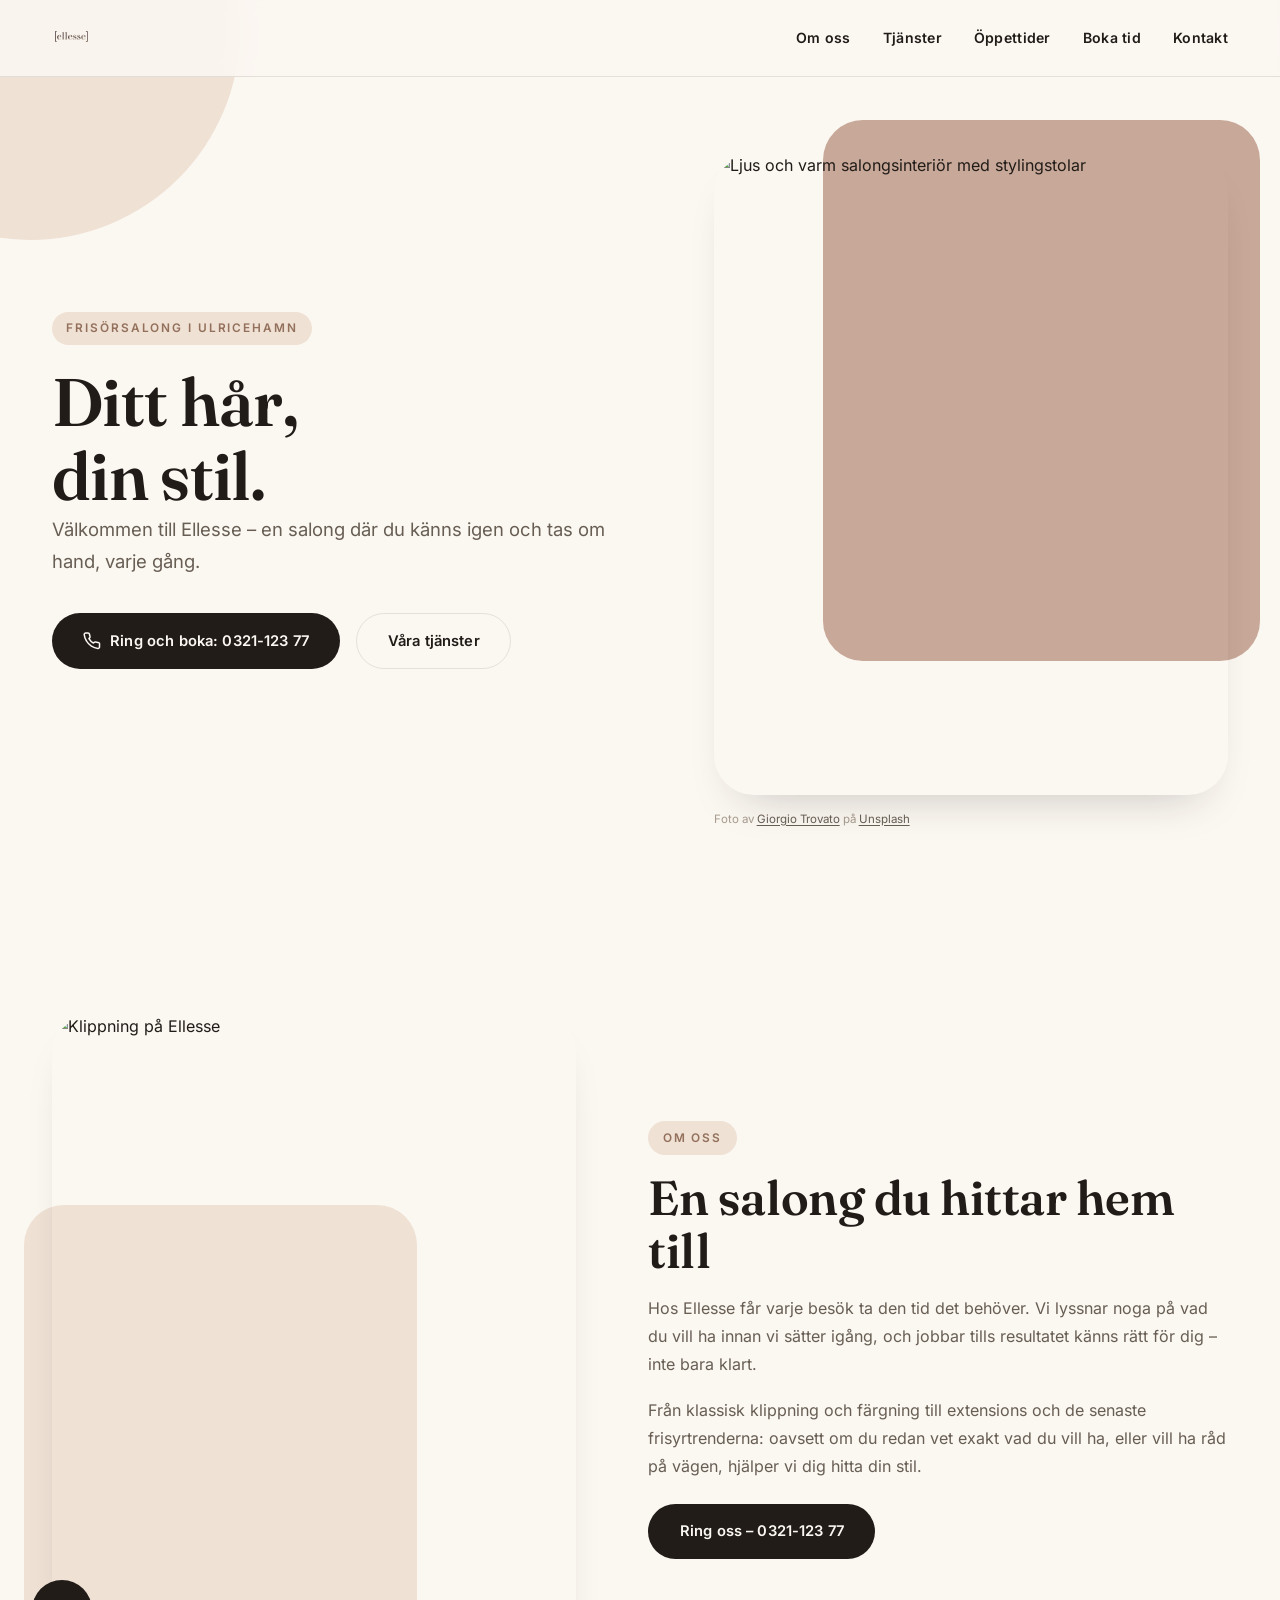
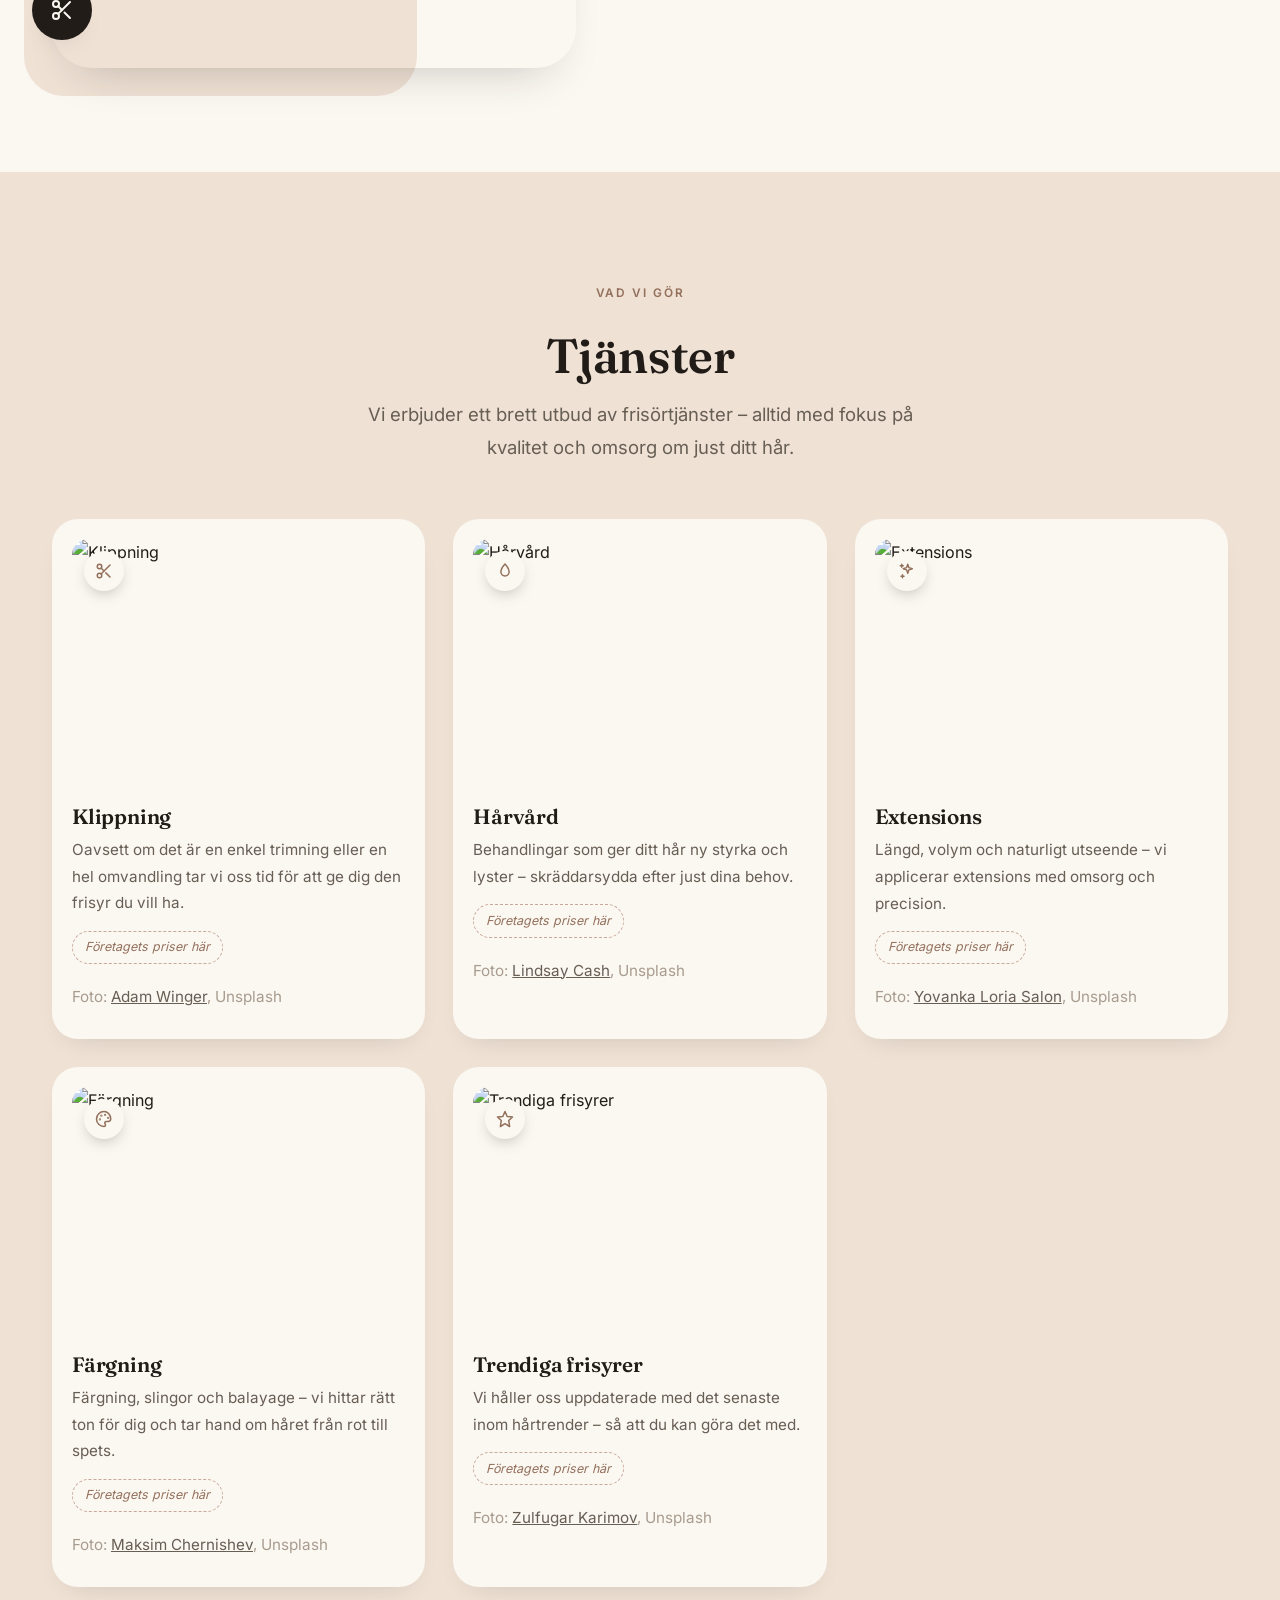
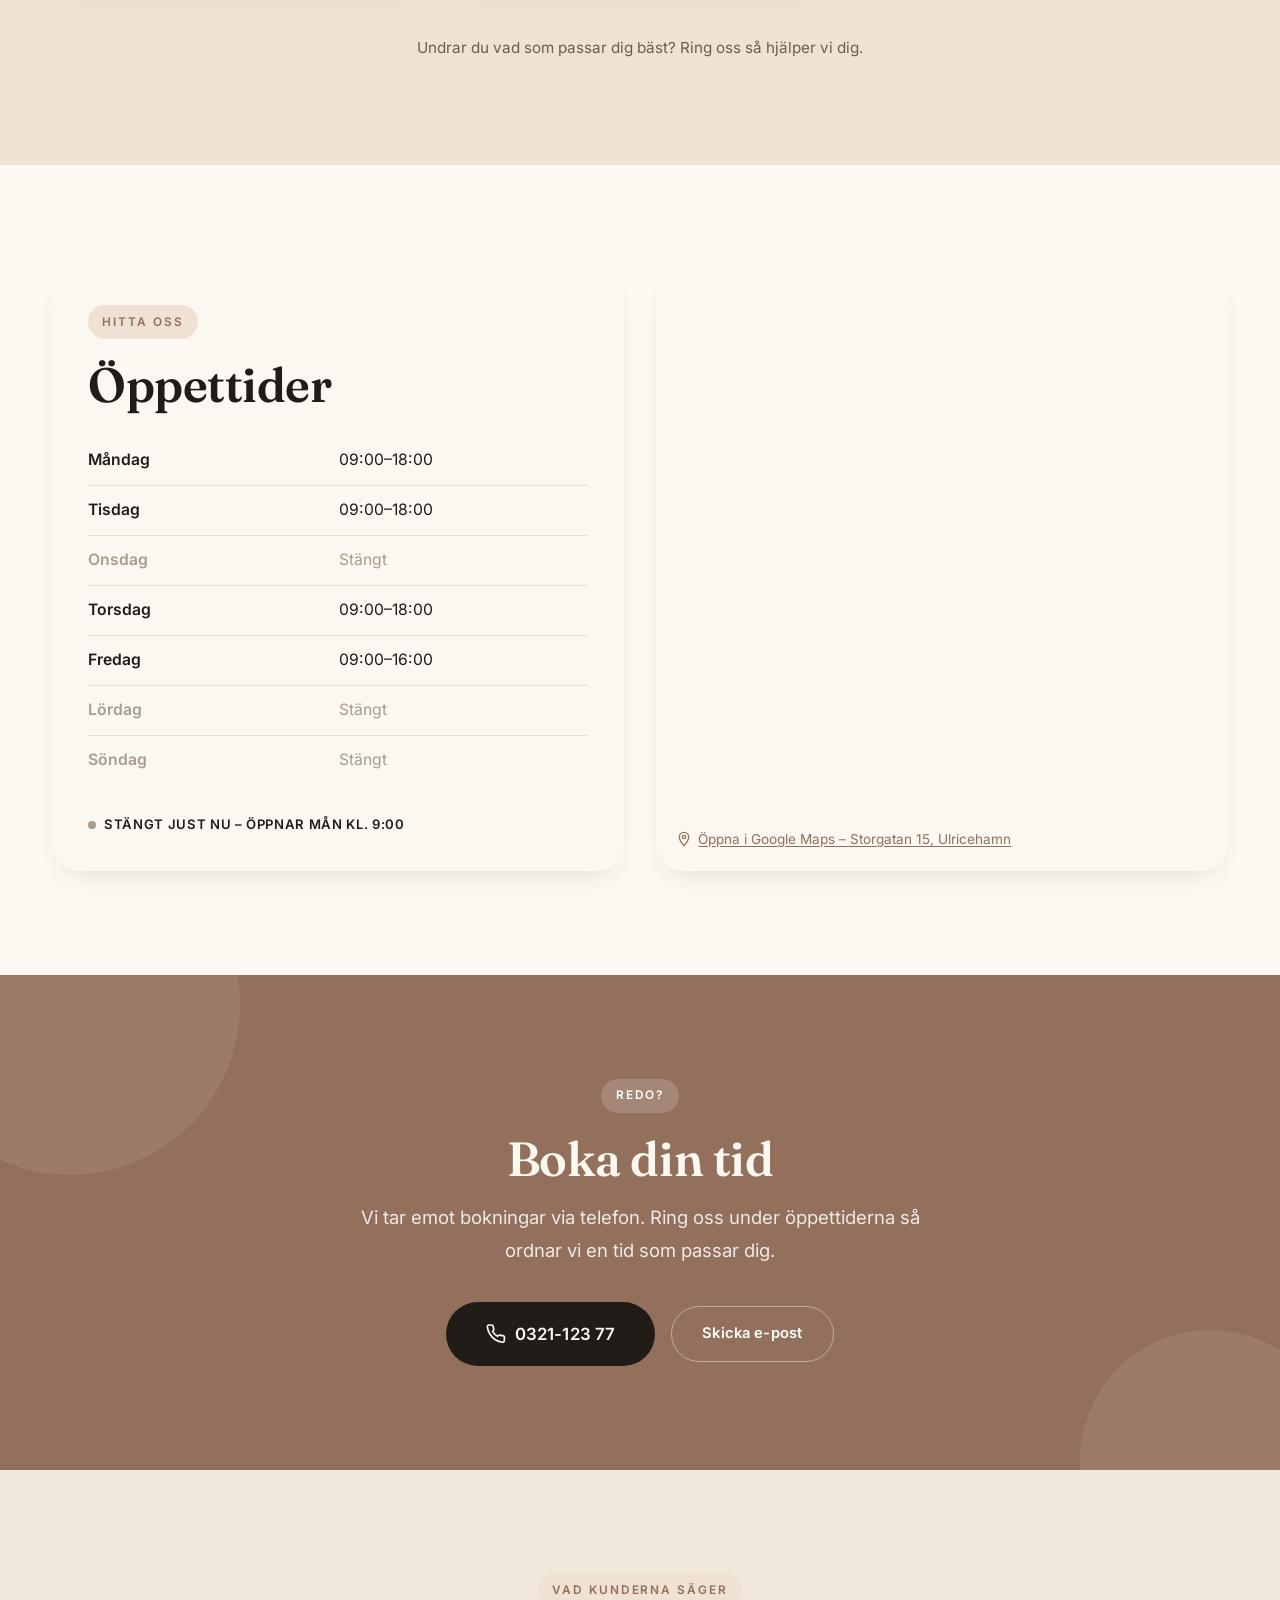
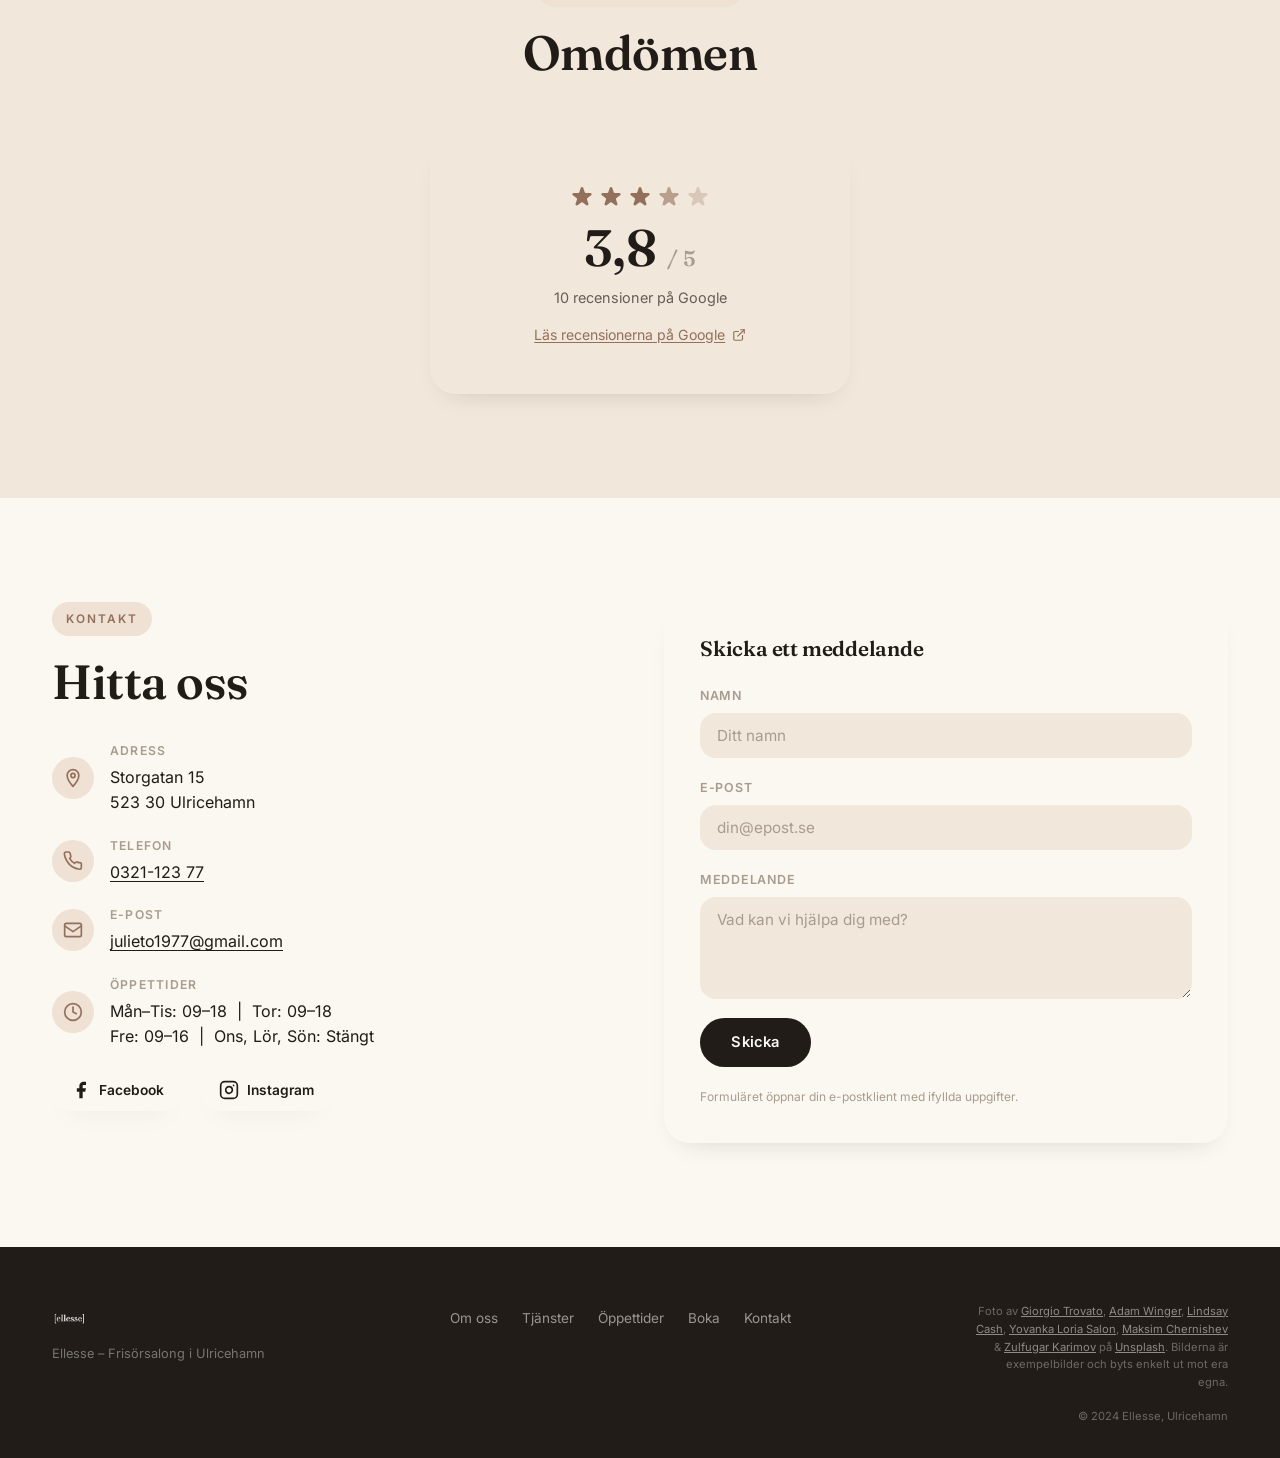
==== commit dd303963: "Publish: Ellesse — index.html" ====
--- a/index.html
+++ b/index.html
@@ -83,8 +83,8 @@
       <div class="om-text fade-in-element">
         <p class="eyebrow">Om oss</p>
         <h2>En salong du hittar hem till</h2>
-        <p>Ellesse finns på Storgatan 15 i hjärtat av Ulricehamn. Här handlar det inte om att pressa igenom så många kunder som möjligt – vi tar oss tid, lyssnar på dig och levererar resultat du är nöjd med.</p>
-        <p>Vi arbetar med klippning, färgning, hårvård, extensions och trendiga frisyrer. Oavsett om du vet exakt vad du vill eller behöver hjälp att hitta din stil, är du välkommen.</p>
+        <p>Hos Ellesse får varje besök ta den tid det behöver. Vi lyssnar noga på vad du vill ha innan vi sätter igång, och jobbar tills resultatet känns rätt för dig – inte bara klart.</p>
+        <p>Från klassisk klippning och färgning till extensions och de senaste frisyrtrenderna: oavsett om du redan vet exakt vad du vill ha, eller vill ha råd på vägen, hjälper vi dig hitta din stil.</p>
         <!--FIELD:phone-->
         <a href="tel:032112377" class="btn btn-primary btn-inline">Ring oss – 0321-123 77</a>
         <!--/FIELD:phone-->
--- a/styles.css
+++ b/styles.css
@@ -1,22 +1,70 @@
 /* ============================================================
    ELLESSE — FRISÖRSALONG ULRICEHAMN
-   Design: Varm & lokal, verifierad visuell identitet
-   Accentfärg: #C8A898 (dov rosenbeige)
-   Bakgrund: #D8D8C0 (linnegrå) / #F5F0E8 (krämvitt)
+   Design: Varm, rundad "bento"-känsla — mjuka former, färgchips
+   Typsnitt: Fraunces (rubriker) + Inter (brödtext)
+   Accentfärg: #C8A898 (dov rosenbeige) — varumärkets originalfärg
    ============================================================ */
+
+/* ---- FONTS ---- */
+@font-face {
+  font-family: "Fraunces";
+  src: url("fraunces-600-latin.woff2") format("woff2");
+  font-weight: 600;
+  font-style: normal;
+  font-display: swap;
+}
+@font-face {
+  font-family: "Inter";
+  src: url("inter-400-latin.woff2") format("woff2");
+  font-weight: 400;
+  font-style: normal;
+  font-display: swap;
+}
+@font-face {
+  font-family: "Inter";
+  src: url("inter-600-latin.woff2") format("woff2");
+  font-weight: 600;
+  font-style: normal;
+  font-display: swap;
+}
+
+/* ---- DESIGN TOKENS ---- */
+:root {
+  --ink: #211c18;
+  --ink-soft: #675e54;
+  --ink-faint: #a89c8f;
+
+  --paper: #fbf7f1;
+  --paper-raised: #f1e7da;
+
+  --accent: #c8a898;
+  --accent-deep: #93705c;
+  --accent-soft: #efe1d4;
+
+  --line: rgba(33, 28, 24, 0.1);
+
+  --font-head: "Fraunces", Georgia, "Iowan Old Style", serif;
+  --font-body: "Inter", -apple-system, BlinkMacSystemFont, "Segoe UI", Arial, sans-serif;
+
+  --ease: cubic-bezier(0.16, 1, 0.3, 1);
+
+  --r-sm: 16px;
+  --r-md: 26px;
+  --r-lg: 40px;
+
+  --shadow-card: 0 24px 48px -28px rgba(33, 28, 24, 0.28);
+  --shadow-soft: 0 12px 28px -18px rgba(33, 28, 24, 0.22);
+}
 
 /* ---- RESET & BASE ---- */
 *, *::before, *::after { box-sizing: border-box; margin: 0; padding: 0; }
 
-html {
-  scroll-behavior: smooth;
-  font-size: 16px;
-}
+html { scroll-behavior: smooth; font-size: 16px; }
 
 body {
-  font-family: -apple-system, BlinkMacSystemFont, "Segoe UI", Arial, sans-serif;
-  background-color: #D8D8C0;
-  color: #303030;
+  font-family: var(--font-body);
+  background-color: var(--paper);
+  color: var(--ink);
   line-height: 1.7;
   overflow-x: hidden;
 }
@@ -27,121 +75,105 @@
 
 /* ---- TYPOGRAPHY ---- */
 h1, h2, h3, h4 {
-  font-family: Georgia, "Iowan Old Style", "Times New Roman", serif;
-  color: #303030;
-  line-height: 1.15;
-}
-
-h1 {
-  font-size: clamp(2.5rem, 6vw, 4.5rem);
-  letter-spacing: -0.02em;
+  font-family: var(--font-head);
+  font-weight: 600;
+  color: var(--ink);
+  line-height: 1.1;
+  letter-spacing: -0.01em;
+}
+
+h1 { font-size: clamp(2.5rem, 5.5vw, 4.2rem); }
+h2 { font-size: clamp(1.9rem, 4vw, 3rem); margin-bottom: 1rem; }
+h3 { font-size: clamp(1.1rem, 2vw, 1.3rem); margin-bottom: 0.5rem; font-weight: 600; }
+
+.h-invert { color: var(--paper); }
+
+p { max-width: 62ch; line-height: 1.75; color: var(--ink-soft); }
+
+/* ---- LAYOUT HELPERS ---- */
+.container { width: 100%; max-width: 1240px; margin: 0 auto; padding: 0 2rem; }
+
+.section { padding: 6.5rem 0; }
+.section-paper { background-color: var(--paper); }
+.section-raised { background-color: var(--paper-raised); }
+.section-accent { background-color: var(--accent-deep); position: relative; overflow: hidden; }
+
+.eyebrow {
+  display: inline-flex;
+  align-items: center;
+  gap: 0.5rem;
+  font-family: var(--font-body);
+  font-size: 0.74rem;
   font-weight: 700;
-}
-
-h2 {
-  font-size: clamp(1.8rem, 4vw, 3rem);
-  letter-spacing: -0.01em;
-  margin-bottom: 1rem;
-}
-
-h3 {
-  font-size: clamp(1.1rem, 2vw, 1.4rem);
-  margin-bottom: 0.6rem;
-}
-
-p {
-  max-width: 65ch;
-  line-height: 1.75;
-  color: #303030;
-}
-
-/* ---- LAYOUT HELPERS ---- */
-.container {
-  width: 100%;
-  max-width: 1200px;
-  margin: 0 auto;
-  padding: 0 2rem;
-}
-
-.section-label {
-  display: inline-block;
-  font-family: -apple-system, BlinkMacSystemFont, "Segoe UI", Arial, sans-serif;
-  font-size: 0.75rem;
-  font-weight: 600;
-  letter-spacing: 0.18em;
+  letter-spacing: 0.16em;
   text-transform: uppercase;
-  color: #C8A898;
-  margin-bottom: 0.75rem;
-}
-.section-label.light { color: #C8A898; }
-
-.section-heading {
-  text-align: center;
-  margin-bottom: 3.5rem;
-}
-.section-heading p.section-sub {
-  max-width: 55ch;
-  margin: 0.75rem auto 0;
-  color: #7A7A6E;
-  font-size: 1.05rem;
-}
+  color: var(--accent-deep);
+  background-color: var(--accent-soft);
+  padding: 0.4rem 0.9rem;
+  border-radius: 999px;
+  margin-bottom: 1.25rem;
+}
+.eyebrow-invert { color: #fff; background-color: rgba(255, 255, 255, 0.16); }
+
+.lead { font-size: clamp(1rem, 1.6vw, 1.15rem); max-width: 48ch; }
+.lead-invert { color: rgba(255, 255, 255, 0.85); }
+
+.section-heading { text-align: center; max-width: 620px; margin: 0 auto 3.5rem; }
+.section-heading .eyebrow { justify-content: center; }
+.section-sub { margin: 0.75rem auto 0; }
 
 /* ---- BUTTONS ---- */
 .btn {
   display: inline-flex;
   align-items: center;
-  gap: 0.5rem;
-  padding: 0.85rem 2rem;
-  border-radius: 2rem;
-  font-family: -apple-system, BlinkMacSystemFont, "Segoe UI", Arial, sans-serif;
-  font-size: 0.95rem;
-  font-weight: 600;
-  letter-spacing: 0.03em;
+  gap: 0.55rem;
+  padding: 0.9rem 1.9rem;
+  border-radius: 999px;
+  font-family: var(--font-body);
+  font-size: 0.92rem;
+  font-weight: 700;
+  letter-spacing: 0.01em;
   cursor: pointer;
-  border: none;
-  transition: background-color 200ms ease-out, box-shadow 200ms ease-out, transform 200ms ease-out;
+  border: 1.5px solid transparent;
+  transition: background-color 220ms var(--ease), border-color 220ms var(--ease), color 220ms var(--ease), transform 220ms var(--ease), box-shadow 220ms var(--ease);
   text-decoration: none;
-}
-
-.btn-primary {
-  background-color: #C8A898;
-  color: #fff;
-}
+  white-space: nowrap;
+}
+
+.btn-primary { background-color: var(--ink); color: var(--paper); }
 .btn-primary:hover {
-  background-color: #b89082;
-  box-shadow: 0 6px 24px rgba(200, 168, 152, 0.4);
+  background-color: var(--accent-deep);
   transform: translateY(-2px);
-}
-
-.btn-secondary {
-  background-color: transparent;
-  color: #fff;
-  border: 2px solid rgba(255,255,255,0.7);
-}
-.btn-secondary:hover {
-  background-color: rgba(255,255,255,0.12);
-  border-color: #fff;
-  transform: translateY(-2px);
-}
-
-.btn-ghost {
-  background-color: transparent;
-  color: #C8A898;
-  border: 2px solid #C8A898;
-  margin-left: 1rem;
-}
-.btn-ghost:hover {
-  background-color: rgba(200, 168, 152, 0.1);
-  box-shadow: 0 4px 16px rgba(200, 168, 152, 0.25);
-  transform: translateY(-2px);
-}
-
-.btn-large {
-  font-size: 1.1rem;
-  padding: 1rem 2.5rem;
-}
-
+  box-shadow: var(--shadow-soft);
+}
+
+.btn-outline { background-color: transparent; color: var(--ink); border-color: var(--line); }
+.btn-outline:hover { background-color: var(--paper-raised); border-color: var(--accent); transform: translateY(-2px); }
+
+.btn-dark { background-color: var(--ink); color: var(--paper); }
+.btn-dark:hover { background-color: #000; transform: translateY(-2px); box-shadow: 0 14px 30px -14px rgba(0, 0, 0, 0.55); }
+
+.btn-ghost-invert { background-color: transparent; color: #fff; border-color: rgba(255, 255, 255, 0.4); }
+.btn-ghost-invert:hover { background-color: rgba(255, 255, 255, 0.14); border-color: #fff; transform: translateY(-2px); }
+
+.btn-large { font-size: 1.05rem; padding: 1.05rem 2.4rem; }
 .btn-inline { margin-top: 1.5rem; }
+
+.cta-row { display: flex; flex-wrap: wrap; gap: 1rem; align-items: center; }
+.cta-row-center { justify-content: center; margin-top: 2.25rem; position: relative; z-index: 1; }
+
+/* ---- ICON CHIP (reusable rounded icon badge) ---- */
+.icon-chip {
+  flex-shrink: 0;
+  width: 42px;
+  height: 42px;
+  border-radius: 50%;
+  background-color: var(--accent-soft);
+  display: flex;
+  align-items: center;
+  justify-content: center;
+}
+.icon-chip svg { stroke: var(--accent-deep); }
 
 /* ---- HEADER ---- */
 .site-header {
@@ -150,720 +182,379 @@
   left: 0;
   right: 0;
   z-index: 100;
-  background-color: rgba(216, 216, 192, 0.95);
-  backdrop-filter: blur(8px);
-  -webkit-backdrop-filter: blur(8px);
-  border-bottom: 1px solid rgba(200, 168, 152, 0.2);
-  transition: box-shadow 250ms ease-out;
-}
-.site-header.scrolled {
-  box-shadow: 0 4px 24px rgba(48, 48, 48, 0.08);
-}
+  background-color: rgba(251, 247, 241, 0.9);
+  backdrop-filter: blur(10px);
+  -webkit-backdrop-filter: blur(10px);
+  border-bottom: 1px solid var(--line);
+  transition: box-shadow 250ms var(--ease);
+}
+.site-header.scrolled { box-shadow: 0 4px 24px rgba(33, 28, 24, 0.08); }
 
 .header-inner {
-  max-width: 1200px;
+  max-width: 1240px;
   margin: 0 auto;
   padding: 0 2rem;
-  height: 68px;
+  height: 76px;
   display: flex;
   align-items: center;
   justify-content: space-between;
+  gap: 1.5rem;
 }
 
 .logo-link { display: flex; align-items: center; }
-.site-logo { max-height: 44px; width: auto; }
-
-.main-nav ul {
-  display: flex;
-  gap: 2rem;
-  align-items: center;
-}
+.site-logo { max-height: 38px; width: auto; }
+
+.main-nav { display: flex; align-items: center; gap: 2rem; }
+.main-nav ul { display: flex; gap: 2rem; align-items: center; }
 .main-nav a {
-  font-size: 0.9rem;
-  font-weight: 500;
-  color: #303030;
-  letter-spacing: 0.04em;
+  font-size: 0.88rem;
+  font-weight: 600;
+  color: var(--ink);
+  letter-spacing: 0.02em;
   position: relative;
-  transition: color 200ms ease-out;
+  transition: color 220ms var(--ease);
 }
 .main-nav a::after {
-  content: '';
+  content: "";
   position: absolute;
-  bottom: -3px;
+  bottom: -4px;
   left: 0;
   right: 0;
-  height: 1.5px;
-  background-color: #C8A898;
+  height: 2px;
+  border-radius: 2px;
+  background-color: var(--accent);
   transform: scaleX(0);
   transform-origin: left;
-  transition: transform 220ms cubic-bezier(0.16, 1, 0.3, 1);
-}
-.main-nav a:hover { color: #7A7A6E; }
+  transition: transform 250ms var(--ease);
+}
 .main-nav a:hover::after { transform: scaleX(1); }
 
-.nav-toggle {
-  display: none;
-  flex-direction: column;
-  gap: 5px;
-  background: none;
-  border: none;
-  cursor: pointer;
-  padding: 6px;
-}
-.nav-toggle span {
-  display: block;
-  width: 24px;
-  height: 2px;
-  background-color: #303030;
-  border-radius: 2px;
-  transition: transform 250ms cubic-bezier(0.16, 1, 0.3, 1), opacity 200ms ease-out;
-}
+.nav-toggle { display: none; flex-direction: column; gap: 5px; background: none; border: none; cursor: pointer; padding: 6px; }
+.nav-toggle span { display: block; width: 24px; height: 2px; background-color: var(--ink); border-radius: 2px; transition: transform 250ms var(--ease), opacity 200ms ease-out; }
 .nav-toggle.open span:nth-child(1) { transform: translateY(7px) rotate(45deg); }
 .nav-toggle.open span:nth-child(2) { opacity: 0; }
 .nav-toggle.open span:nth-child(3) { transform: translateY(-7px) rotate(-45deg); }
 
-/* ---- HERO ---- */
-.hero {
+/* ---- HERO (split layout) ---- */
+.hero { padding: 9.5rem 0 5rem; position: relative; overflow: hidden; }
+.hero::before {
+  content: "";
+  position: absolute;
+  top: -180px;
+  left: -180px;
+  width: 420px;
+  height: 420px;
+  border-radius: 50%;
+  background-color: var(--accent-soft);
+  z-index: 0;
+}
+
+.hero-grid {
   position: relative;
-  min-height: 100svh;
-  display: flex;
-  align-items: center;
-  overflow: hidden;
-}
-
-.hero-image-wrap {
+  z-index: 1;
+  display: grid;
+  grid-template-columns: 1.05fr 1fr;
+  gap: 3.5rem;
+  align-items: center;
+}
+
+.hero-copy .lead { margin-bottom: 2.25rem; }
+
+.hero-visual { position: relative; }
+.hero-blob {
   position: absolute;
-  inset: 0;
+  top: -2rem;
+  right: -2rem;
+  width: 80%;
+  height: 80%;
+  background-color: var(--accent);
+  border-radius: var(--r-lg);
   z-index: 0;
 }
-.hero-img {
-  width: 100%;
-  height: 100%;
-  object-fit: cover;
-  object-position: center;
-}
-.hero-gradient {
-  position: absolute;
-  inset: 0;
-  background: linear-gradient(
-    135deg,
-    rgba(48, 48, 48, 0.55) 0%,
-    rgba(48, 48, 48, 0.2) 60%,
-    rgba(200, 168, 152, 0.15) 100%
-  );
-}
-
-.hero-content {
+.hero-frame {
   position: relative;
-  z-index: 2;
-  max-width: 1200px;
-  margin: 0 auto;
-  padding: 9rem 2rem 6rem;
-  color: #fff;
-}
-
-.hero-eyebrow {
-  font-family: -apple-system, BlinkMacSystemFont, "Segoe UI", Arial, sans-serif;
-  font-size: 0.8rem;
-  font-weight: 600;
-  letter-spacing: 0.2em;
-  text-transform: uppercase;
-  color: #C8A898;
-  margin-bottom: 1rem;
-  max-width: none;
-}
-
-.hero h1 { color: #fff; margin-bottom: 1.25rem; }
-
-.hero-lead {
-  font-size: clamp(1rem, 2vw, 1.2rem);
-  color: rgba(255,255,255,0.88);
-  max-width: 50ch;
-  margin-bottom: 2.5rem;
-}
-
-.hero-cta-group {
-  display: flex;
-  flex-wrap: wrap;
-  gap: 1rem;
-  align-items: center;
-}
-
-.hero-photo-credit {
-  margin-top: 2rem;
-  font-size: 0.72rem;
-  color: rgba(255,255,255,0.5);
-  max-width: none;
-}
-.hero-photo-credit a { color: rgba(255,255,255,0.65); text-decoration: underline; }
-
-.hero-curve {
-  position: absolute;
-  bottom: -1px;
-  left: 0;
-  right: 0;
-  z-index: 2;
-  line-height: 0;
-}
-.hero-curve svg { width: 100%; height: 80px; }
-
-/* ---- OM OSS ---- */
-.section-om {
-  background-color: #F5F0E8;
-  padding: 7rem 0;
-}
-
-.om-inner {
-  display: grid;
-  grid-template-columns: 1fr 1fr;
-  gap: 5rem;
-  align-items: center;
-}
-
-.om-text p {
-  color: #7A7A6E;
-  margin-bottom: 1.1rem;
-}
-.om-text p:last-of-type { margin-bottom: 0; }
-
-/* Asymmetric image overlap */
-.om-image-wrap {
-  position: relative;
-  padding-top: 2rem;
-  padding-right: 2rem;
-}
-.om-image-frame {
+  z-index: 1;
   aspect-ratio: 4/5;
   overflow: hidden;
-  border-radius: 12px;
+  border-radius: var(--r-lg);
+  box-shadow: var(--shadow-card);
+  margin-left: 2rem;
+}
+.hero-img { width: 100%; height: 100%; object-fit: cover; }
+
+.photo-credit { font-size: 0.72rem; color: var(--ink-faint); margin-top: 0.85rem; margin-left: 2rem; max-width: none; }
+.photo-credit a { color: var(--ink-soft); text-decoration: underline; text-underline-offset: 2px; }
+
+/* ---- OM OSS ---- */
+.om-grid { display: grid; grid-template-columns: 0.95fr 1.05fr; gap: 4.5rem; align-items: center; }
+
+.om-text p { margin-bottom: 1.1rem; }
+.om-text p:last-of-type { margin-bottom: 0; }
+
+.om-visual { position: relative; }
+.om-blob {
+  position: absolute;
+  bottom: -1.75rem;
+  left: -1.75rem;
+  width: 75%;
+  height: 75%;
+  background-color: var(--accent-soft);
+  border-radius: var(--r-lg);
+  z-index: 0;
+}
+.om-frame {
   position: relative;
+  z-index: 1;
+  aspect-ratio: 4/5;
+  overflow: hidden;
+  border-radius: var(--r-lg);
+  box-shadow: var(--shadow-card);
+}
+.om-img { width: 100%; height: 100%; object-fit: cover; object-position: top; transition: transform 500ms var(--ease); }
+.om-visual:hover .om-img { transform: scale(1.05); }
+
+.om-badge {
+  position: absolute;
   z-index: 2;
-}
-.om-img {
-  width: 100%;
-  height: 100%;
-  object-fit: cover;
-  object-position: top;
-  transition: transform 400ms cubic-bezier(0.16, 1, 0.3, 1);
-}
-.om-image-wrap:hover .om-img { transform: scale(1.03); }
-
-/* Accent block — overlaps the image frame */
-.om-image-accent {
+  left: -1.25rem;
+  bottom: 1.75rem;
+  width: 60px;
+  height: 60px;
+  border-radius: 50%;
+  background-color: var(--ink);
+  display: flex;
+  align-items: center;
+  justify-content: center;
+  box-shadow: var(--shadow-soft);
+}
+.om-badge svg { stroke: var(--paper); }
+
+/* ---- TJÄNSTER ---- */
+.section-services { background-color: var(--accent-soft); }
+
+.services-grid { display: grid; grid-template-columns: repeat(3, 1fr); gap: 1.75rem; margin-bottom: 3rem; }
+
+.service-card {
+  background-color: var(--paper);
+  border-radius: var(--r-md);
+  padding: 1.25rem;
+  box-shadow: var(--shadow-soft);
+  transition: transform 320ms var(--ease), box-shadow 320ms var(--ease);
+}
+.service-card:hover { transform: translateY(-6px); box-shadow: var(--shadow-card); }
+
+.service-media { position: relative; aspect-ratio: 4/3; overflow: hidden; border-radius: var(--r-sm); margin-bottom: 1.1rem; }
+.service-media img { width: 100%; height: 100%; object-fit: cover; transition: transform 500ms var(--ease); }
+.service-card:hover .service-media img { transform: scale(1.06); }
+
+.service-icon-chip {
   position: absolute;
-  top: -1.5rem;
-  right: -1.5rem;
-  width: 70%;
-  height: 70%;
-  background-color: #C8A898;
-  border-radius: 12px;
-  z-index: 1;
-  opacity: 0.35;
-}
-
-/* ---- TJÄNSTER ---- */
-.section-tjanster {
-  background-color: #D8D8C0;
-  padding: 0 0 7rem;
-}
-
-.tjanster-curve-top {
-  line-height: 0;
-  margin-bottom: 5rem;
-}
-.tjanster-curve-top svg { width: 100%; height: 80px; }
-
-.tjanster-grid {
-  display: grid;
-  grid-template-columns: repeat(3, 1fr);
-  gap: 1.75rem;
-  margin-bottom: 2.5rem;
-}
-
-/* Flip card */
-.flip-card {
-  perspective: 1000px;
-}
-.flip-card-inner {
-  position: relative;
-  width: 100%;
-  transform-style: preserve-3d;
-  transition: transform 500ms cubic-bezier(0.16, 1, 0.3, 1);
-  cursor: pointer;
-}
-.flip-card:hover .flip-card-inner {
-  transform: rotateY(180deg);
-}
-.flip-card-front,
-.flip-card-back {
-  backface-visibility: hidden;
-  -webkit-backface-visibility: hidden;
-  border-radius: 12px;
-  overflow: hidden;
-}
-.flip-card-front {
-  position: relative;
-  aspect-ratio: 3/4;
-}
-.flip-card-front img {
-  width: 100%;
-  height: 100%;
-  object-fit: cover;
-  object-position: center;
-}
-.flip-card-label {
+  top: 0.75rem;
+  left: 0.75rem;
+  width: 40px;
+  height: 40px;
+  border-radius: 50%;
+  background-color: var(--paper);
+  display: flex;
+  align-items: center;
+  justify-content: center;
+  box-shadow: 0 6px 16px -6px rgba(33, 28, 24, 0.35);
+}
+.service-icon-chip svg { stroke: var(--accent-deep); }
+
+.service-body p { font-size: 0.95rem; margin-bottom: 0.5rem; }
+
+.price-placeholder {
+  font-size: 0.78rem !important;
+  font-style: italic;
+  color: var(--accent-deep) !important;
+  border: 1px dashed var(--accent);
+  border-radius: 999px;
+  padding: 0.3rem 0.75rem;
+  display: inline-block;
+  margin-top: 0.35rem;
+}
+
+.card-credit { font-size: 0.7rem; color: var(--ink-faint); margin-top: 0.75rem; max-width: none; }
+.card-credit a { color: var(--ink-soft); text-decoration: underline; }
+
+.tjanster-note { text-align: center; font-size: 0.95rem; margin: 0 auto; }
+
+/* ---- ÖPPETTIDER ---- */
+.oppettider-grid { display: grid; grid-template-columns: 1fr 1fr; gap: 2rem; align-items: stretch; }
+
+.hours-card, .map-card {
+  background-color: var(--paper);
+  border-radius: var(--r-md);
+  padding: 2.25rem;
+  box-shadow: var(--shadow-soft);
+}
+.map-card { padding: 1.25rem; display: flex; flex-direction: column; }
+
+.hours-card h2 { margin-bottom: 1.5rem; }
+
+.hours-table { width: 100%; border-collapse: collapse; }
+.hours-table td { padding: 0.7rem 0; border-bottom: 1px solid var(--line); font-size: 0.98rem; color: var(--ink); }
+.hours-table td:first-child { font-weight: 600; padding-right: 2rem; }
+.hours-table tr.closed td { color: var(--ink-faint); }
+.hours-table tr:last-child td { border-bottom: none; }
+
+.open-status { margin-top: 1.75rem; font-size: 0.82rem; font-weight: 700; letter-spacing: 0.05em; text-transform: uppercase; color: var(--ink); }
+.open-status .status-dot { display: inline-block; width: 8px; height: 8px; border-radius: 50%; margin-right: 0.5rem; vertical-align: middle; }
+.open-status.is-open .status-dot { background-color: #5fa876; animation: pulse-dot 2s ease-out infinite; }
+.open-status.is-closed .status-dot { background-color: var(--ink-faint); }
+
+@keyframes pulse-dot {
+  0%, 100% { box-shadow: 0 0 0 0 rgba(95, 168, 118, 0.55); }
+  50% { box-shadow: 0 0 0 6px rgba(95, 168, 118, 0); }
+}
+
+.map-card iframe { border-radius: var(--r-sm); width: 100%; border: 0; display: block; flex: 1; min-height: 220px; }
+.map-link { display: inline-flex; align-items: center; gap: 0.4rem; margin-top: 1rem; font-size: 0.85rem; color: var(--accent-deep); text-decoration: underline; text-underline-offset: 2px; transition: color 200ms var(--ease); }
+.map-link:hover { color: var(--ink); }
+
+/* ---- BOKA TID ---- */
+.section-accent::before,
+.section-accent::after {
+  content: "";
   position: absolute;
-  bottom: 0;
-  left: 0;
-  right: 0;
-  background: linear-gradient(to top, rgba(48,48,48,0.75) 0%, transparent 100%);
-  color: #fff;
-  font-family: Georgia, "Iowan Old Style", serif;
-  font-size: 1.2rem;
-  padding: 2rem 1.25rem 1.25rem;
-}
-.flip-card-back {
-  position: absolute;
-  inset: 0;
-  background-color: #F5F0E8;
-  transform: rotateY(180deg);
+  border-radius: 50%;
+  background-color: rgba(255, 255, 255, 0.08);
+}
+.section-accent::before { width: 340px; height: 340px; top: -140px; left: -100px; }
+.section-accent::after { width: 260px; height: 260px; bottom: -120px; right: -60px; }
+
+.boka-inner { text-align: center; position: relative; z-index: 1; }
+.boka-inner .eyebrow { justify-content: center; }
+.boka-inner h2 { margin-bottom: 1rem; }
+.boka-inner .lead { margin: 0 auto; }
+
+/* ---- RECENSIONER ---- */
+.rating-card {
   display: flex;
   flex-direction: column;
-  justify-content: center;
-  padding: 2rem 1.5rem;
-  aspect-ratio: 3/4;
-}
-.flip-card-back h3 {
-  color: #303030;
-  margin-bottom: 0.75rem;
-}
-.flip-card-back p {
-  font-size: 0.9rem;
-  color: #7A7A6E;
-  line-height: 1.65;
-  margin-bottom: 0.5rem;
-}
-.flip-card-back .card-credit {
-  font-size: 0.7rem;
-  color: #b0b09a;
-  margin-top: auto;
-  padding-top: 1rem;
-}
-.flip-card-back .card-credit a { color: #7A7A6E; text-decoration: underline; }
-
-.price-placeholder {
-  font-size: 0.8rem !important;
-  font-style: italic;
-  color: #C8A898 !important;
-  border: 1px dashed #C8A898;
-  border-radius: 4px;
-  padding: 0.3rem 0.6rem;
-  display: inline-block;
-  margin-top: 0.5rem;
-}
-
-.tjanster-note {
-  text-align: center;
-  color: #7A7A6E;
-  font-size: 0.95rem;
-  margin: 0 auto;
-}
-
-/* ---- ÖPPETTIDER ---- */
-.section-oppettider {
-  background-color: #C8A898;
-  padding: 7rem 0;
-  color: #fff;
-}
-
-.oppettider-inner {
-  display: grid;
-  grid-template-columns: 1fr 1fr;
-  gap: 4rem;
-  align-items: start;
-}
-
-.oppettider-content .section-label.light { color: rgba(255,255,255,0.75); }
-.oppettider-content h2 { color: #fff; margin-bottom: 2rem; }
-
-.hours-table {
-  width: 100%;
-  border-collapse: collapse;
-}
-.hours-table td {
-  padding: 0.6rem 0;
-  border-bottom: 1px solid rgba(255,255,255,0.2);
-  color: #fff;
-}
-.hours-table td:first-child {
-  font-weight: 500;
-  padding-right: 2rem;
-}
-.hours-table tr.closed td { color: rgba(255,255,255,0.55); }
-
-.open-status {
-  margin-top: 1.5rem;
-  font-size: 0.85rem;
-  font-weight: 600;
-  letter-spacing: 0.08em;
-  text-transform: uppercase;
-}
-.open-status .status-dot {
-  display: inline-block;
-  width: 8px;
-  height: 8px;
-  border-radius: 50%;
-  margin-right: 0.5rem;
-  vertical-align: middle;
-}
-.open-status.is-open .status-dot {
-  background-color: #7ecb9a;
-  animation: pulse-dot 2s ease-out infinite;
-}
-.open-status.is-closed .status-dot {
-  background-color: rgba(255,255,255,0.4);
-}
-
-@keyframes pulse-dot {
-  0%, 100% { box-shadow: 0 0 0 0 rgba(126, 203, 154, 0.7); }
-  50% { box-shadow: 0 0 0 6px rgba(126, 203, 154, 0); }
-}
-
-.oppettider-map iframe {
-  border-radius: 12px;
-  width: 100%;
-  border: 0;
-  display: block;
-}
-.map-link {
-  display: inline-flex;
-  align-items: center;
-  gap: 0.4rem;
-  margin-top: 0.85rem;
-  font-size: 0.85rem;
-  color: rgba(255,255,255,0.8);
-  text-decoration: underline;
-  transition: color 200ms ease-out;
-}
-.map-link:hover { color: #fff; }
-
-/* ---- BOKA TID ---- */
-.section-boka {
-  background-color: #303030;
-  padding: 0 0 7rem;
-  position: relative;
-}
-.boka-wave-top {
-  line-height: 0;
-  margin-bottom: 5rem;
-}
-.boka-wave-top svg { width: 100%; height: 80px; }
-
-.boka-inner {
-  text-align: center;
-}
-.boka-inner .section-label.light { color: #C8A898; }
-.boka-inner h2 { color: #F5F0E8; margin-bottom: 1rem; }
-.boka-inner > p {
-  color: rgba(245, 240, 232, 0.7);
-  max-width: 48ch;
-  margin: 0 auto 2.5rem;
-  font-size: 1.05rem;
-}
-
-/* ---- RECENSIONER ---- */
-.section-recensioner {
-  background-color: #F5F0E8;
-  padding: 7rem 0;
-}
-
-.rating-feature {
-  display: flex;
-  flex-direction: column;
   align-items: center;
   text-align: center;
   gap: 0.75rem;
-}
-
-.stars {
-  display: flex;
-  gap: 0.2rem;
-}
-.stars svg {
-  width: 28px;
-  height: 28px;
-  color: #C8A898;
-}
+  max-width: 420px;
+  margin: 0 auto;
+  background-color: var(--paper-raised);
+  border-radius: var(--r-md);
+  padding: 3rem 2rem;
+  box-shadow: var(--shadow-soft);
+}
+
+.stars { display: flex; gap: 0.2rem; }
+.stars svg { width: 26px; height: 26px; color: var(--accent-deep); }
 .stars .star-partial { opacity: 0.6; }
-.stars .star-empty { opacity: 0.22; }
-
-.rating-score {
-  font-family: Georgia, "Iowan Old Style", serif;
-  font-size: 3.5rem;
-  color: #303030;
-  line-height: 1;
-  max-width: none;
-}
-.rating-score span {
-  font-size: 1.5rem;
-  color: #7A7A6E;
-}
-
-.rating-count {
-  font-size: 0.9rem;
-  color: #7A7A6E;
-  max-width: none;
-}
-
-.rating-link {
-  display: inline-flex;
-  align-items: center;
-  gap: 0.4rem;
-  font-size: 0.88rem;
-  color: #C8A898;
-  text-decoration: underline;
-  transition: color 200ms ease-out;
-}
-.rating-link:hover { color: #b89082; }
+.stars .star-empty { opacity: 0.25; }
+
+.rating-score { font-family: var(--font-head); font-size: 3.2rem; color: var(--ink); line-height: 1; max-width: none; }
+.rating-score span { font-size: 1.35rem; color: var(--ink-faint); }
+
+.rating-count { font-size: 0.9rem; max-width: none; }
+
+.rating-link { display: inline-flex; align-items: center; gap: 0.4rem; font-size: 0.88rem; color: var(--accent-deep); text-decoration: underline; text-underline-offset: 2px; transition: color 200ms var(--ease); }
+.rating-link:hover { color: var(--ink); }
 
 /* ---- KONTAKT ---- */
-.section-kontakt {
-  background-color: #C8A898;
-  padding: 0 0 6rem;
-}
-.kontakt-wave {
-  line-height: 0;
-  margin-bottom: 4rem;
-}
-.kontakt-wave svg { width: 100%; height: 80px; }
-
-.kontakt-inner {
-  display: grid;
-  grid-template-columns: 1fr 1fr;
-  gap: 4rem;
-  align-items: start;
-}
-
-.kontakt-info .section-label.light { color: rgba(255,255,255,0.75); }
-.kontakt-info h2 { color: #fff; margin-bottom: 2rem; }
-
-.kontakt-block {
-  display: flex;
-  gap: 1rem;
-  align-items: flex-start;
-  margin-bottom: 1.5rem;
-}
-.kontakt-block svg { flex-shrink: 0; margin-top: 3px; stroke: rgba(255,255,255,0.8); }
-.kontakt-block strong {
-  display: block;
-  font-size: 0.78rem;
-  font-weight: 600;
-  letter-spacing: 0.12em;
-  text-transform: uppercase;
-  color: rgba(255,255,255,0.7);
-  margin-bottom: 0.25rem;
-}
-.kontakt-block p {
-  color: #fff;
-  max-width: none;
-  line-height: 1.6;
-}
-.kontakt-block a {
-  color: #fff;
-  text-decoration: underline;
-  text-underline-offset: 3px;
-  transition: opacity 180ms ease-out;
-}
-.kontakt-block a:hover { opacity: 0.75; }
-
-.kontakt-social {
-  display: flex;
-  gap: 1rem;
-  margin-top: 0.5rem;
-  flex-wrap: wrap;
-}
+.kontakt-grid { display: grid; grid-template-columns: 1fr 1fr; gap: 3rem; align-items: start; }
+
+.kontakt-info h2 { margin-bottom: 2rem; }
+
+.kontakt-block { display: flex; gap: 1rem; align-items: center; margin-bottom: 1.25rem; }
+.kontakt-block strong { display: block; font-size: 0.76rem; font-weight: 700; letter-spacing: 0.1em; text-transform: uppercase; color: var(--ink-faint); margin-bottom: 0.2rem; }
+.kontakt-block p { color: var(--ink); max-width: none; line-height: 1.6; }
+.kontakt-block a { color: var(--ink); text-decoration: underline; text-underline-offset: 3px; transition: color 180ms var(--ease); }
+.kontakt-block a:hover { color: var(--accent-deep); }
+
+.kontakt-social { display: flex; gap: 1rem; margin-top: 0.75rem; flex-wrap: wrap; }
 .social-link {
   display: inline-flex;
   align-items: center;
   gap: 0.5rem;
-  color: #fff;
-  font-size: 0.88rem;
-  font-weight: 500;
-  border: 1.5px solid rgba(255,255,255,0.5);
-  border-radius: 2rem;
-  padding: 0.5rem 1.2rem;
-  transition: background-color 200ms ease-out, border-color 200ms ease-out;
-}
-.social-link:hover {
-  background-color: rgba(255,255,255,0.15);
-  border-color: #fff;
-}
+  color: var(--ink);
+  font-size: 0.86rem;
+  font-weight: 600;
+  background-color: var(--paper);
+  border-radius: 999px;
+  padding: 0.55rem 1.2rem;
+  box-shadow: var(--shadow-soft);
+  transition: transform 200ms var(--ease);
+}
+.social-link:hover { transform: translateY(-2px); }
 
 /* Contact form */
-.kontakt-form h3 {
-  color: #fff;
-  margin-bottom: 1.5rem;
-}
+.kontakt-form-card { background-color: var(--paper); border-radius: var(--r-md); padding: 2.25rem; box-shadow: var(--shadow-soft); }
+.kontakt-form-card h3 { margin-bottom: 1.5rem; }
 
 .contact-form { display: flex; flex-direction: column; gap: 1.2rem; }
-
 .form-group { display: flex; flex-direction: column; gap: 0.4rem; }
-
-.form-group label {
-  font-size: 0.8rem;
-  font-weight: 600;
-  letter-spacing: 0.08em;
-  text-transform: uppercase;
-  color: rgba(255,255,255,0.75);
-}
-
+.form-group label { font-size: 0.78rem; font-weight: 700; letter-spacing: 0.06em; text-transform: uppercase; color: var(--ink-faint); }
 .form-group input,
 .form-group textarea {
-  background-color: rgba(255,255,255,0.15);
-  border: 1.5px solid rgba(255,255,255,0.35);
-  border-radius: 8px;
+  background-color: var(--paper-raised);
+  border: 1.5px solid transparent;
+  border-radius: var(--r-sm);
   padding: 0.75rem 1rem;
-  color: #fff;
+  color: var(--ink);
   font-family: inherit;
   font-size: 0.95rem;
-  transition: border-color 200ms ease-out, background-color 200ms ease-out;
+  transition: border-color 200ms var(--ease), background-color 200ms var(--ease);
   resize: vertical;
 }
 .form-group input::placeholder,
-.form-group textarea::placeholder { color: rgba(255,255,255,0.45); }
+.form-group textarea::placeholder { color: var(--ink-faint); }
 .form-group input:focus,
-.form-group textarea:focus {
-  outline: none;
-  border-color: rgba(255,255,255,0.85);
-  background-color: rgba(255,255,255,0.22);
-}
-
-.contact-form .btn-primary {
-  align-self: flex-start;
-  background-color: #303030;
-  color: #F5F0E8;
-}
-.contact-form .btn-primary:hover {
-  background-color: #1a1a1a;
-  box-shadow: 0 6px 24px rgba(48, 48, 48, 0.35);
-}
-
-.form-note {
-  font-size: 0.75rem;
-  color: rgba(255,255,255,0.5);
-  max-width: none;
-}
+.form-group textarea:focus { outline: none; border-color: var(--accent-deep); background-color: var(--paper); }
+
+.contact-form .btn-primary { align-self: flex-start; }
+
+.form-note { font-size: 0.75rem; color: var(--ink-faint); max-width: none; }
 
 /* ---- FOOTER ---- */
-.site-footer {
-  background-color: #303030;
-  padding: 3rem 0 2rem;
-}
-
-.footer-inner {
-  display: grid;
-  grid-template-columns: auto 1fr auto;
-  gap: 2rem;
-  align-items: start;
-}
-
-.footer-logo {
-  max-height: 40px;
-  width: auto;
-  filter: brightness(0) invert(1);
-  opacity: 0.9;
-  margin-bottom: 0.5rem;
-}
-
-.footer-tagline {
-  font-size: 0.8rem;
-  color: rgba(245, 240, 232, 0.45);
-  max-width: none;
-  line-height: 1.4;
-}
-
-.footer-links nav {
-  display: flex;
-  flex-wrap: wrap;
-  gap: 0.5rem 1.5rem;
-  justify-content: center;
-  padding-top: 0.25rem;
-}
-.footer-links a {
-  font-size: 0.85rem;
-  color: rgba(245, 240, 232, 0.55);
-  transition: color 200ms ease-out;
-}
-.footer-links a:hover { color: #C8A898; }
-
-.footer-credits {
-  text-align: right;
-}
-.footer-credits p {
-  font-size: 0.7rem;
-  color: rgba(245, 240, 232, 0.35);
-  line-height: 1.6;
-  max-width: 36ch;
-  margin-left: auto;
-}
-.footer-credits a {
-  color: rgba(245, 240, 232, 0.5);
-  text-decoration: underline;
-  transition: color 180ms ease-out;
-}
-.footer-credits a:hover { color: #C8A898; }
+.site-footer { background-color: var(--ink); padding: 3.5rem 0 2rem; }
+
+.footer-inner { display: grid; grid-template-columns: auto 1fr auto; gap: 2rem; align-items: start; }
+
+.footer-logo { max-height: 34px; width: auto; filter: brightness(0) invert(1); opacity: 0.92; margin-bottom: 0.5rem; }
+.footer-tagline { font-size: 0.8rem; color: rgba(251, 247, 241, 0.4); max-width: none; line-height: 1.4; }
+
+.footer-links nav { display: flex; flex-wrap: wrap; gap: 0.5rem 1.5rem; justify-content: center; padding-top: 0.25rem; }
+.footer-links a { font-size: 0.85rem; color: rgba(251, 247, 241, 0.55); transition: color 200ms var(--ease); }
+.footer-links a:hover { color: var(--accent); }
+
+.footer-credits { text-align: right; }
+.footer-credits p { font-size: 0.7rem; color: rgba(251, 247, 241, 0.35); line-height: 1.6; max-width: 36ch; margin-left: auto; }
+.footer-credits a { color: rgba(251, 247, 241, 0.5); text-decoration: underline; transition: color 180ms var(--ease); }
+.footer-credits a:hover { color: var(--accent); }
 .footer-copy { margin-top: 1rem; }
 
-/* ---- FADE-IN ANIMATION ---- */
-.fade-in-element {
-  opacity: 0;
-  transform: translateY(24px);
-  transition: opacity 550ms cubic-bezier(0.16, 1, 0.3, 1), transform 550ms cubic-bezier(0.16, 1, 0.3, 1);
-}
-.fade-in-element.is-visible {
-  opacity: 1;
-  transform: translateY(0);
-}
-
-/* ---- REDUCED MOTION ---- */
+/* ---- SCROLL REVEAL ---- */
+.fade-in-element { opacity: 0; transform: translateY(24px); transition: opacity 600ms var(--ease), transform 600ms var(--ease); }
+.fade-in-element.is-visible { opacity: 1; transform: none; }
+
 @media (prefers-reduced-motion: reduce) {
-  .fade-in-element {
-    opacity: 0;
-    transform: none;
-    transition: opacity 400ms ease-out;
-  }
-  .fade-in-element.is-visible { opacity: 1; }
+  .fade-in-element { opacity: 1 !important; transform: none !important; transition: none !important; }
   @keyframes pulse-dot { from, to { box-shadow: none; } }
-  .om-img { transition: none; }
-  .flip-card-inner { transition: none; }
+  .om-img, .service-media img { transition: none; }
 }
 
 /* ---- RESPONSIVE: TABLET ---- */
-@media (max-width: 900px) {
-  .om-inner {
-    grid-template-columns: 1fr;
-    gap: 3rem;
-  }
-  .om-image-wrap { order: -1; max-width: 480px; margin: 0 auto; }
-
-  .tjanster-grid {
-    grid-template-columns: repeat(2, 1fr);
-  }
-
-  .oppettider-inner {
-    grid-template-columns: 1fr;
-    gap: 2.5rem;
-  }
-
-  .kontakt-inner {
-    grid-template-columns: 1fr;
-    gap: 2.5rem;
-  }
-
-  .footer-inner {
-    grid-template-columns: 1fr;
-    gap: 1.5rem;
-  }
+@media (max-width: 980px) {
+  .hero-grid { grid-template-columns: 1fr; gap: 3rem; }
+  .hero-visual { max-width: 420px; margin: 0 auto; order: -1; }
+  .hero::before { width: 300px; height: 300px; top: -120px; left: -120px; }
+
+  .om-grid { grid-template-columns: 1fr; gap: 4rem; }
+  .om-visual { max-width: 420px; margin: 0 auto; }
+
+  .services-grid { grid-template-columns: repeat(2, 1fr); }
+
+  .oppettider-grid { grid-template-columns: 1fr; gap: 1.75rem; }
+  .kontakt-grid { grid-template-columns: 1fr; gap: 2.5rem; }
+
+  .footer-inner { grid-template-columns: 1fr; gap: 1.5rem; }
   .footer-credits { text-align: left; }
   .footer-credits p { margin-left: 0; max-width: none; }
 }
@@ -872,71 +563,39 @@
 @media (max-width: 600px) {
   .main-nav {
     position: fixed;
-    top: 68px;
+    top: 76px;
     left: 0;
     right: 0;
-    background-color: #D8D8C0;
-    border-top: 1px solid rgba(200,168,152,0.3);
+    background-color: var(--paper);
+    border-top: 1px solid var(--line);
     padding: 1.5rem 2rem 2rem;
     transform: translateY(-110%);
     opacity: 0;
-    transition: transform 320ms cubic-bezier(0.16, 1, 0.3, 1), opacity 280ms ease-out;
+    transition: transform 320ms var(--ease), opacity 280ms ease-out;
     pointer-events: none;
-  }
-  .main-nav.nav-open {
-    transform: translateY(0);
-    opacity: 1;
-    pointer-events: auto;
-  }
-  .main-nav ul {
     flex-direction: column;
-    gap: 0;
     align-items: flex-start;
   }
-  .main-nav li {
-    width: 100%;
-    border-bottom: 1px solid rgba(200,168,152,0.2);
-  }
-  .main-nav a {
-    display: block;
-    padding: 0.85rem 0;
-    font-size: 1rem;
-  }
+  .main-nav.nav-open { transform: translateY(0); opacity: 1; pointer-events: auto; }
+  .main-nav ul { flex-direction: column; gap: 0; align-items: flex-start; width: 100%; }
+  .main-nav li { width: 100%; border-bottom: 1px solid var(--line); }
+  .main-nav a { display: block; padding: 0.85rem 0; font-size: 1rem; }
+  .main-nav a::after { display: none; }
 
   .nav-toggle { display: flex; }
 
-  .hero-content { padding: 8rem 1.5rem 5rem; }
-  .hero-cta-group { flex-direction: column; align-items: flex-start; }
-  .btn-ghost { margin-left: 0; }
-
-  .section-om { padding: 5rem 0; }
-  .section-tjanster { padding: 0 0 5rem; }
-  .section-oppettider { padding: 5rem 0; }
-  .section-boka { padding: 0 0 5rem; }
-  .section-recensioner { padding: 5rem 0; }
-  .section-kontakt { padding: 0 0 5rem; }
-
-  .tjanster-grid {
-    grid-template-columns: 1fr;
-  }
-
-  /* Mobile flip card — toggle on tap, show both stacked */
-  .flip-card-inner {
-    transform: none !important;
-  }
-  .flip-card-back {
-    position: static;
-    transform: none;
-    aspect-ratio: auto;
-    padding: 1.5rem;
-  }
-  .flip-card-front {
-    aspect-ratio: 16/9;
-  }
-
-  .boka-inner .btn-ghost { margin-left: 0; }
+  .hero { padding: 7.5rem 0 3.5rem; }
+  .hero-frame, .photo-credit { margin-left: 0; }
+  .cta-row { flex-direction: column; align-items: flex-start; }
+  .cta-row-center { align-items: center; }
+
+  .section { padding: 4.5rem 0; }
+
+  .services-grid { grid-template-columns: 1fr; }
+
+  .kontakt-form-card { padding: 1.5rem; }
 
   .footer-links nav { justify-content: flex-start; }
 
   h2 { margin-bottom: 0.75rem; }
-}+}
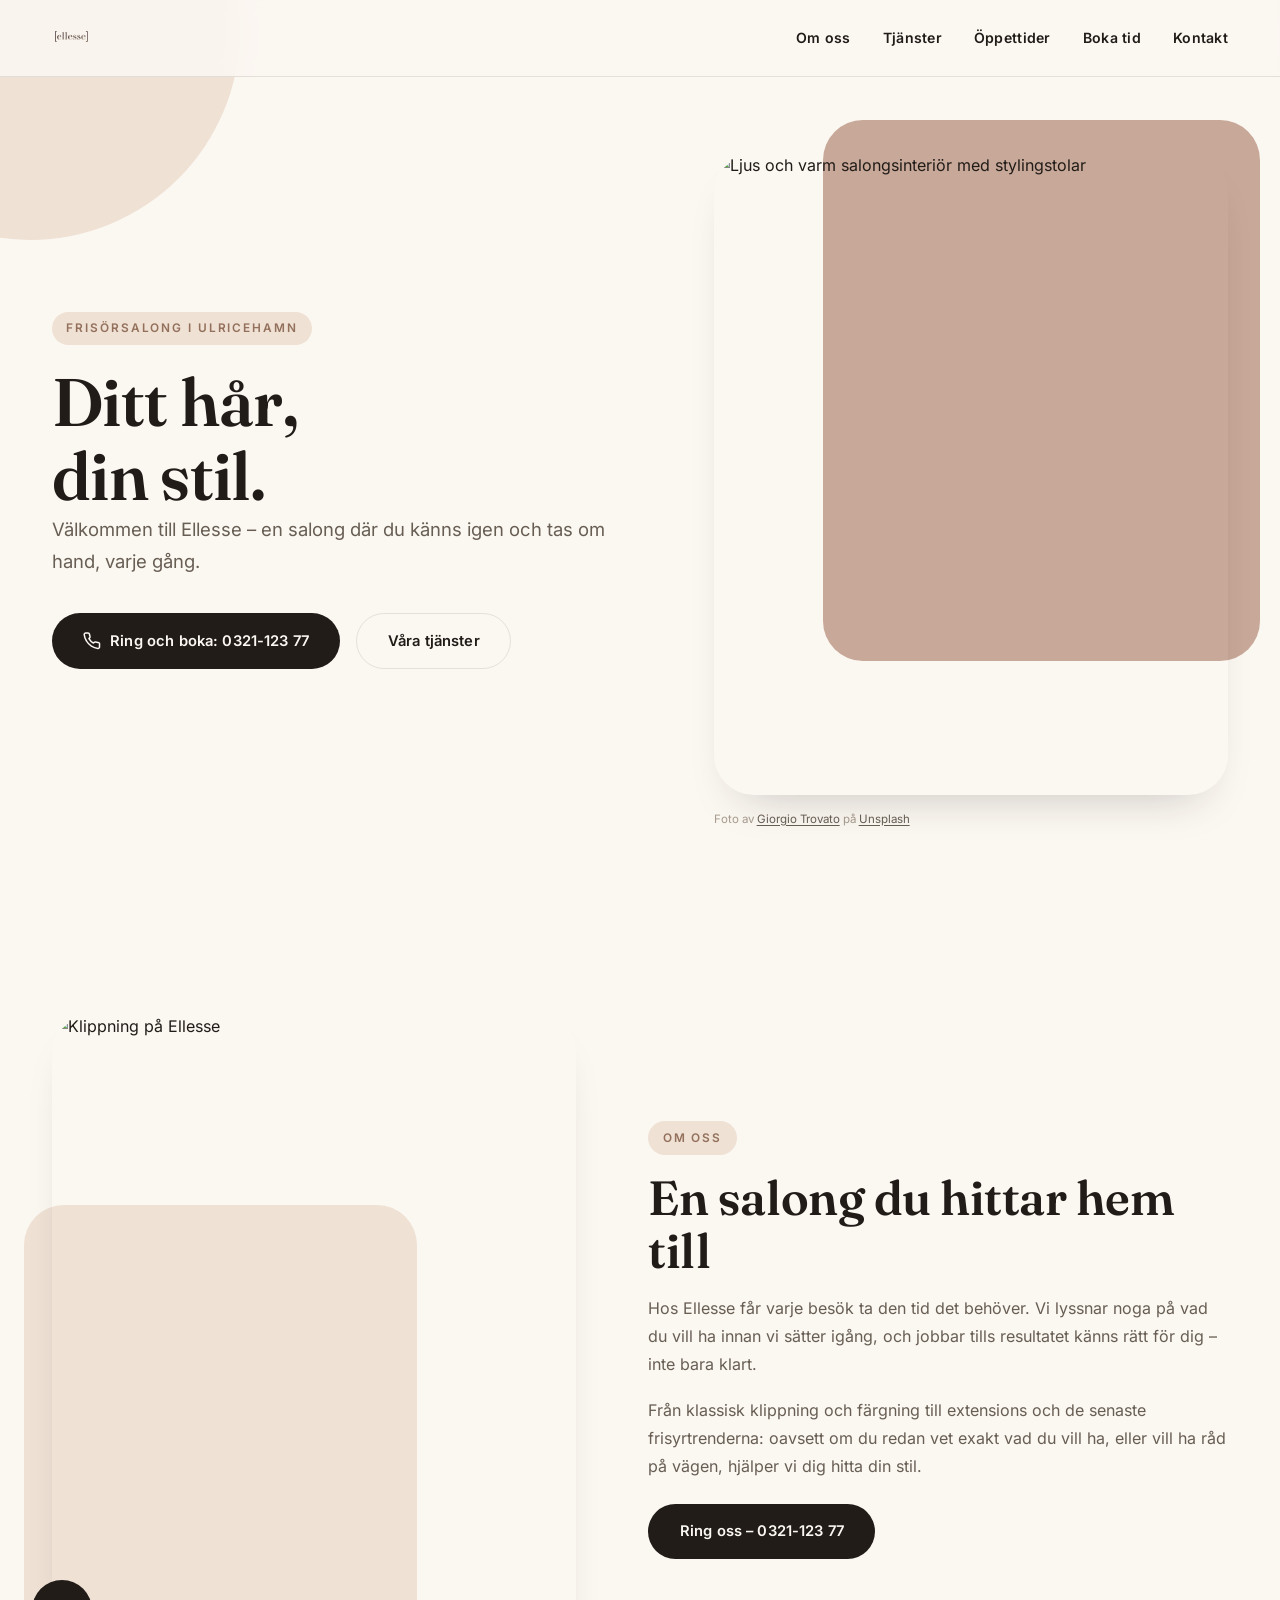
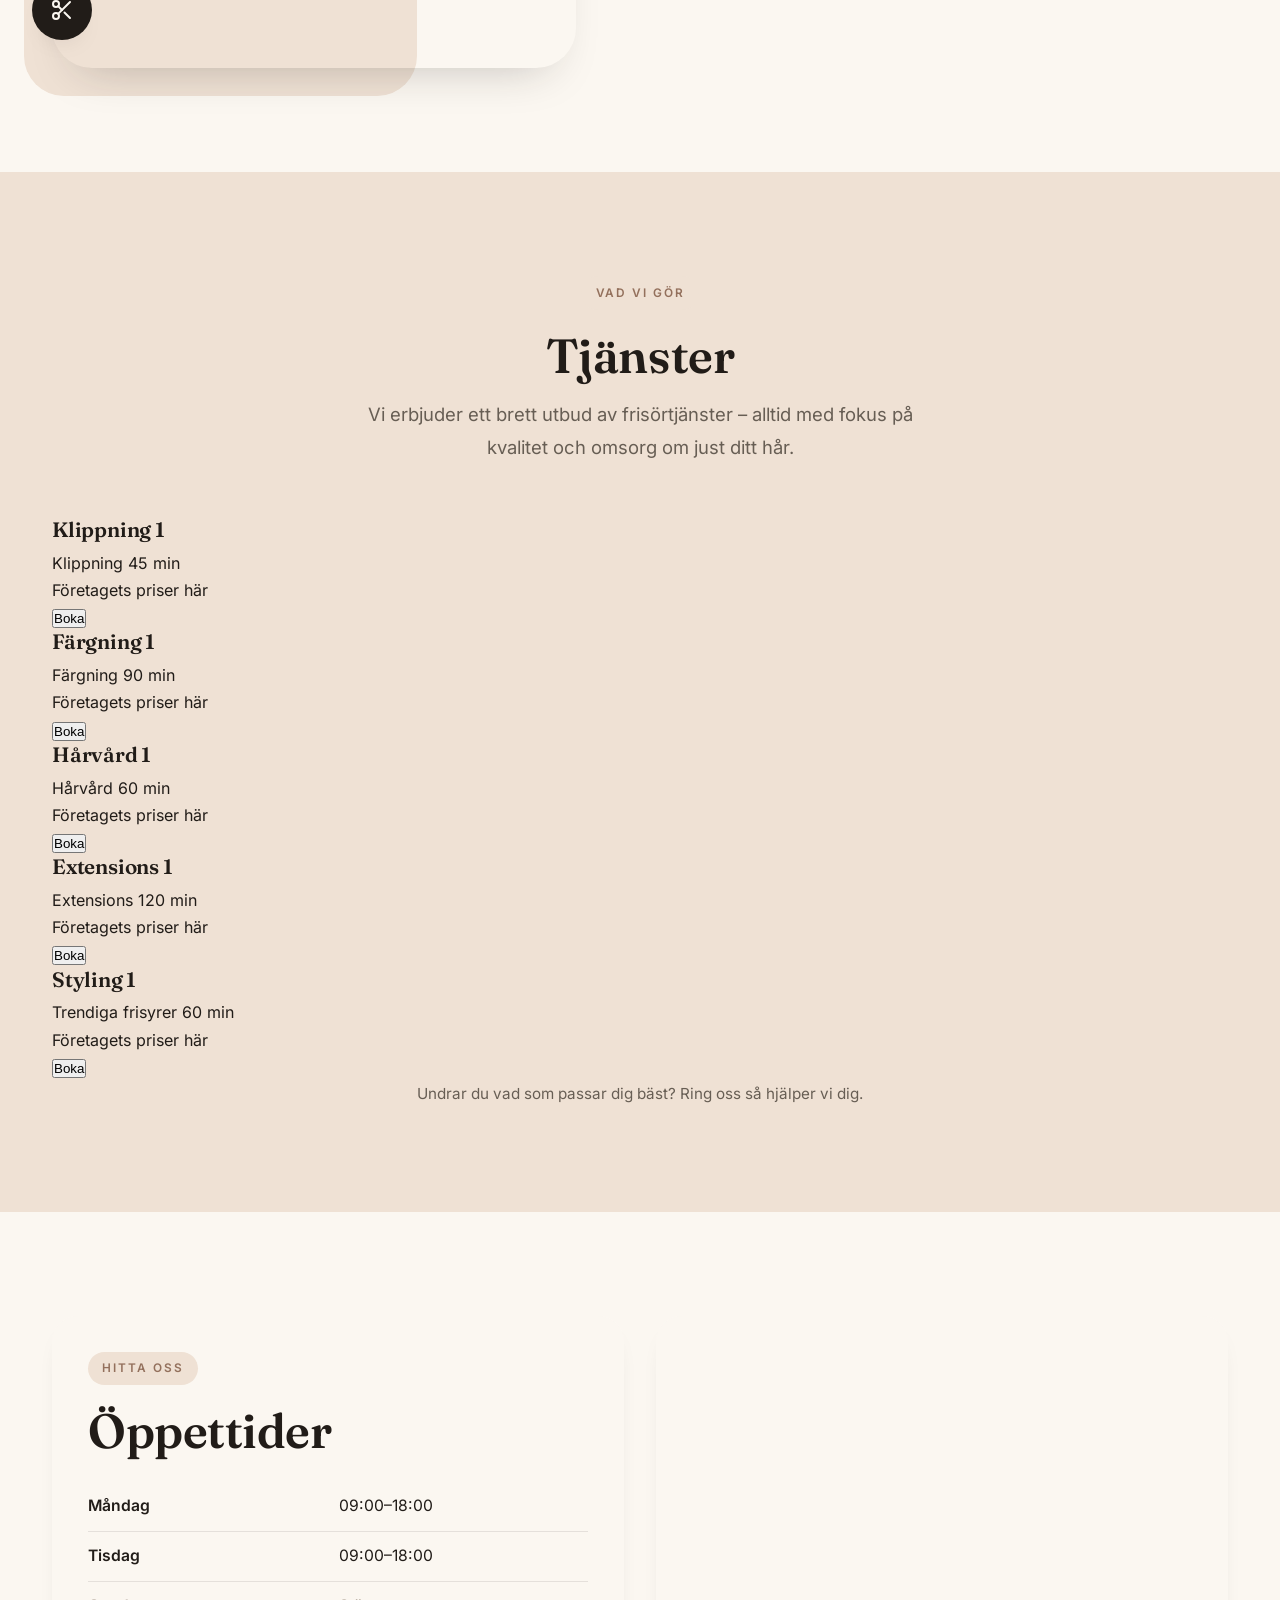
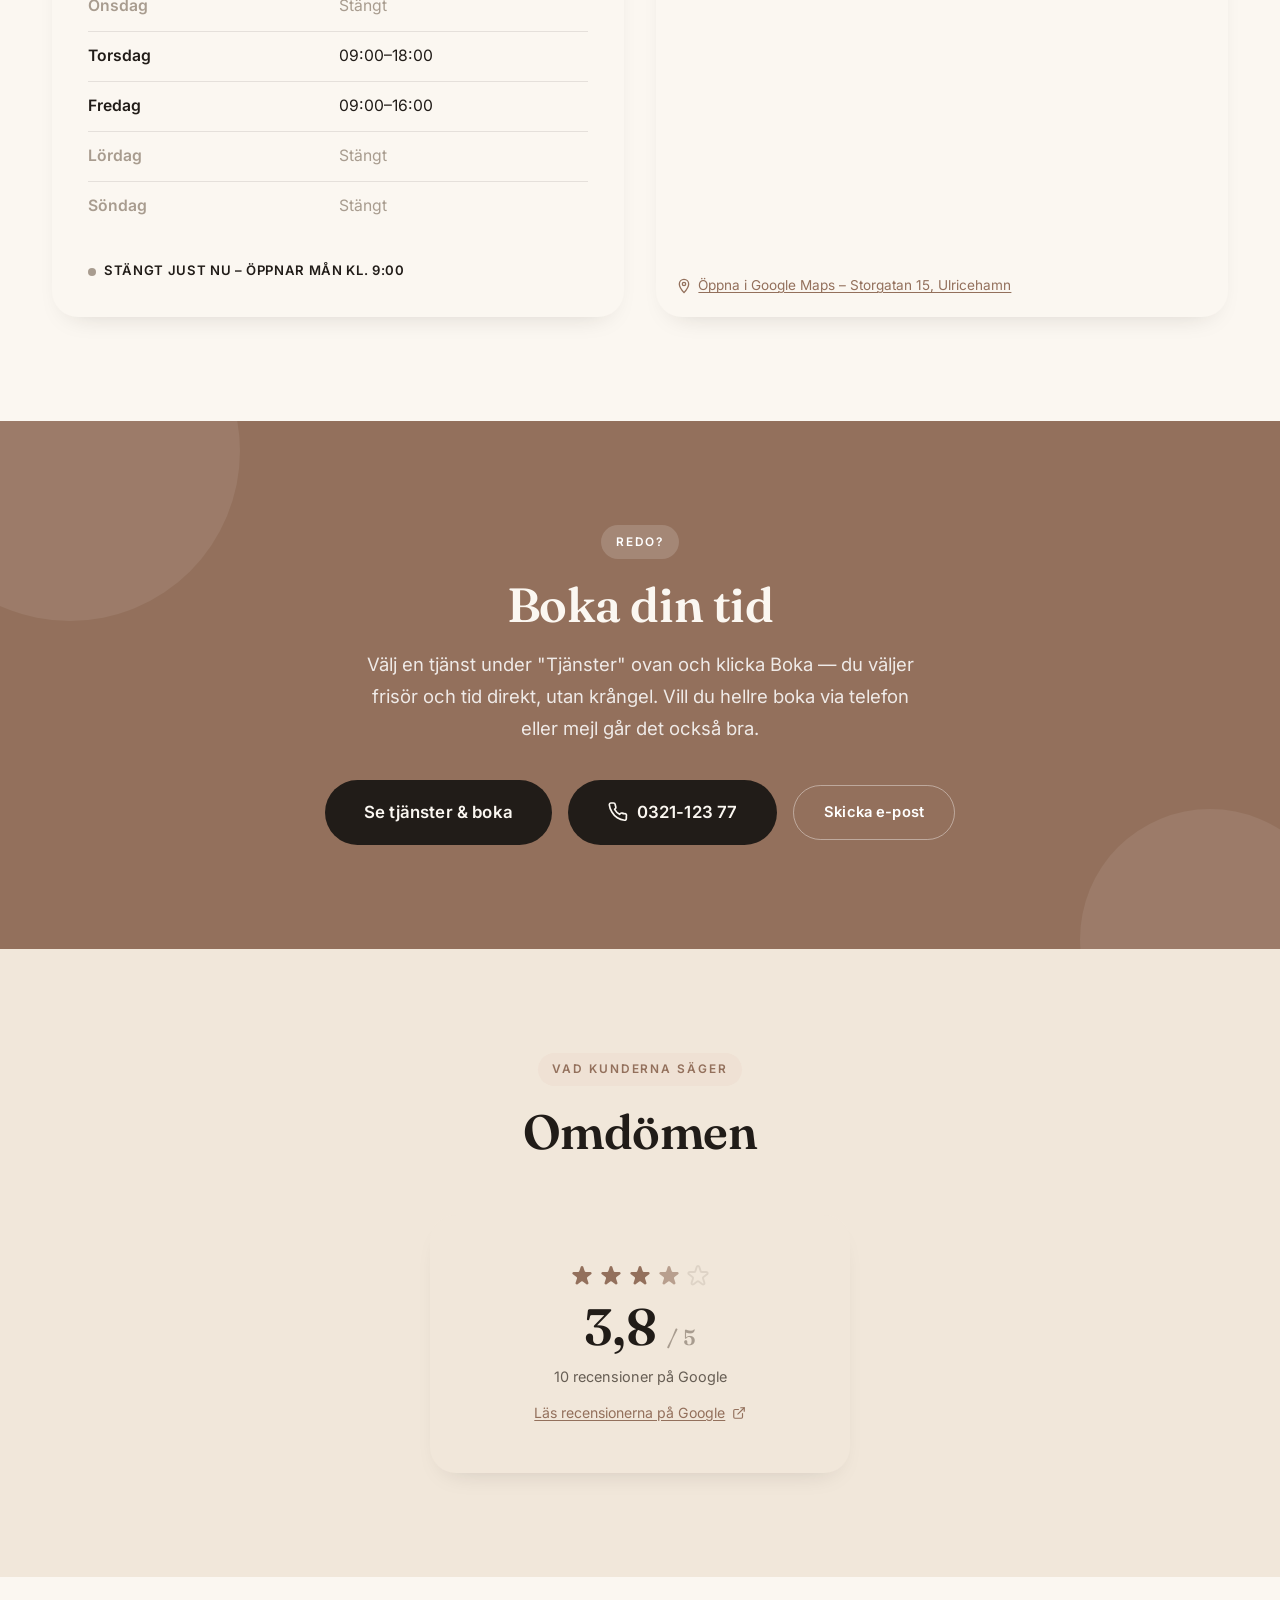
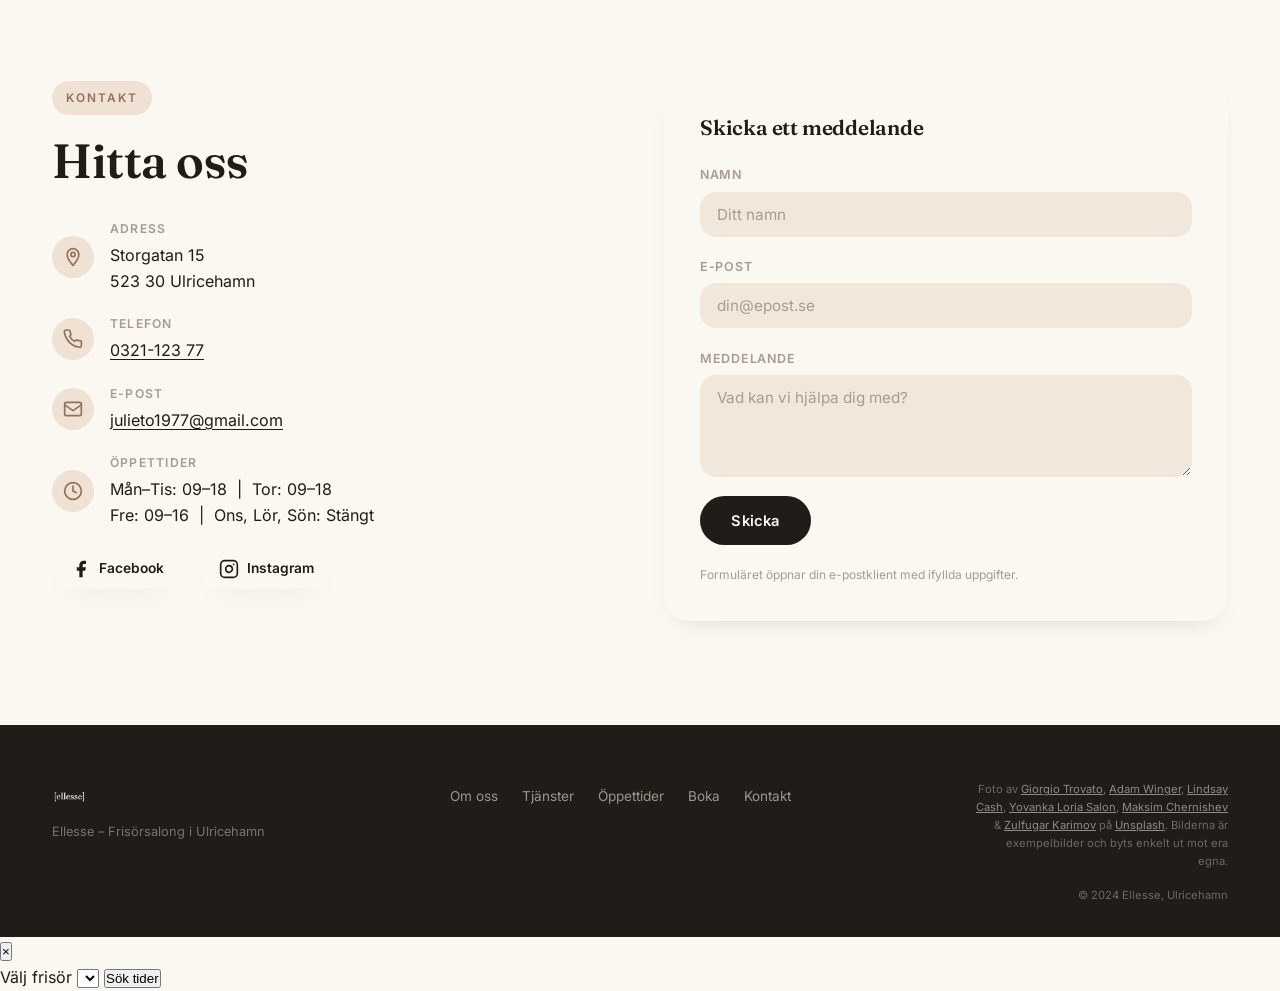
==== commit 7b7a88ef: "Publish: Ellesse — index.html" ====
--- a/index.html
+++ b/index.html
@@ -7,6 +7,7 @@
   <meta name="description" content="Ellesse är en frisörsalong på Storgatan 15 i Ulricehamn. Vi erbjuder klippning, färgning, hårvård, extensions och trendiga frisyrer. Boka tid via telefon.">
   <link rel="icon" type="image/svg+xml" href="favicon.svg">
   <link rel="stylesheet" href="styles.css">
+  <link rel="stylesheet" href="site-kit.css">
 </head>
 <body>
 
@@ -46,6 +47,7 @@
           </a>
           <!--/FIELD:phone-->
           <a href="#tjanster" class="btn btn-outline">Våra tjänster</a>
+          <span class="next-available-note" data-company-id="d3b452c0-2976-4d93-8f7d-bf87e5e642ff" data-api-base="https://aios-demo-sites-production.up.railway.app" data-duration-minutes="30" hidden></span>
         </div>
       </div>
       <div class="hero-visual">
@@ -101,108 +103,72 @@
         <p class="lead section-sub">Vi erbjuder ett brett utbud av frisörtjänster – alltid med fokus på kvalitet och omsorg om just ditt hår.</p>
       </div>
       <!--FIELD:services-->
-      <div class="services-grid">
-
-        <!-- Klippning -->
-        <article class="service-card fade-in-element">
-          <div class="service-media">
-            <img
-              src="https://images.unsplash.com/photo-1580618672591-eb180b1a973f?crop=entropy&cs=tinysrgb&fit=max&fm=jpg&ixid=M3wxMDE3MjMyfDB8MXxzZWFyY2h8MXx8aGFpciUyMHNhbG9uJTIwaGFpcmN1dCUyMHN0eWxpbmd8ZW58MHwwfHx8MTc4NzczNzAzOHww&ixlib=rb-4.1.0&q=80&w=1080"
-              alt="Klippning"
-              loading="lazy"
-            >
-            <div class="service-icon-chip" aria-hidden="true">
-              <svg width="18" height="18" viewBox="0 0 24 24" fill="none" stroke="currentColor" stroke-width="2" stroke-linecap="round" stroke-linejoin="round"><circle cx="6" cy="6" r="3"/><circle cx="6" cy="18" r="3"/><line x1="20" y1="4" x2="8.12" y2="15.88"/><line x1="14.47" y1="14.48" x2="20" y2="20"/><line x1="8.12" y1="8.12" x2="12" y2="12"/></svg>
-            </div>
-          </div>
-          <div class="service-body">
-            <h3>Klippning</h3>
-            <p>Oavsett om det är en enkel trimning eller en hel omvandling tar vi oss tid för att ge dig den frisyr du vill ha.</p>
-            <!--FIELD:prices--><p class="price-placeholder">Företagets priser här</p><!--/FIELD:prices-->
-            <p class="card-credit">Foto: <a href="https://unsplash.com/@awcreativeut" target="_blank" rel="noopener">Adam Winger</a>, Unsplash</p>
-          </div>
-        </article>
-
-        <!-- Hårvård -->
-        <article class="service-card fade-in-element">
-          <div class="service-media">
-            <img
-              src="https://images.unsplash.com/photo-1634449571010-02389ed0f9b0?crop=entropy&cs=tinysrgb&fit=max&fm=jpg&ixid=M3wxMDE3MjMyfDB8MXxzZWFyY2h8MXx8aGFpciUyMGNhcmUlMjB0cmVhdG1lbnQlMjBzYWxvbnxlbnwwfDB8fHwxNzg4NjA4MzAyfDA&ixlib=rb-4.1.0&q=80&w=1080"
-              alt="Hårvård"
-              loading="lazy"
-            >
-            <div class="service-icon-chip" aria-hidden="true">
-              <svg width="18" height="18" viewBox="0 0 24 24" fill="none" stroke="currentColor" stroke-width="2" stroke-linecap="round" stroke-linejoin="round"><path d="M12 2.69s-5.5 6.13-5.5 10.31a5.5 5.5 0 0 0 11 0c0-4.18-5.5-10.31-5.5-10.31z"/></svg>
-            </div>
-          </div>
-          <div class="service-body">
-            <h3>Hårvård</h3>
-            <p>Behandlingar som ger ditt hår ny styrka och lyster – skräddarsydda efter just dina behov.</p>
-            <!--FIELD:prices--><p class="price-placeholder">Företagets priser här</p><!--/FIELD:prices-->
-            <p class="card-credit">Foto: <a href="https://unsplash.com/@lindsayrc81" target="_blank" rel="noopener">Lindsay Cash</a>, Unsplash</p>
-          </div>
-        </article>
-
-        <!-- Extensions -->
-        <article class="service-card fade-in-element">
-          <div class="service-media">
-            <img
-              src="https://images.unsplash.com/photo-1785456463151-623876d5b7af?crop=entropy&cs=tinysrgb&fit=max&fm=jpg&ixid=M3wxMDE3MjMyfDB8MXxzZWFyY2h8MXx8aGFpciUyMGV4dGVuc2lvbnMlMjBzYWxvbnxlbnwwfDB8fHwxNzg4NjA4MzAyfDA&ixlib=rb-4.1.0&q=80&w=1080"
-              alt="Extensions"
-              loading="lazy"
-            >
-            <div class="service-icon-chip" aria-hidden="true">
-              <svg width="18" height="18" viewBox="0 0 24 24" fill="none" stroke="currentColor" stroke-width="2" stroke-linecap="round" stroke-linejoin="round"><path d="M5 3v4M3 5h4M6 17v4M4 19h4M13 3l1.5 4.5L19 9l-4.5 1.5L13 15l-1.5-4.5L7 9l4.5-1.5L13 3z"/></svg>
-            </div>
-          </div>
-          <div class="service-body">
-            <h3>Extensions</h3>
-            <p>Längd, volym och naturligt utseende – vi applicerar extensions med omsorg och precision.</p>
-            <!--FIELD:prices--><p class="price-placeholder">Företagets priser här</p><!--/FIELD:prices-->
-            <p class="card-credit">Foto: <a href="https://unsplash.com/@yovankaloriasalon" target="_blank" rel="noopener">Yovanka Loria Salon</a>, Unsplash</p>
-          </div>
-        </article>
-
-        <!-- Färgning -->
-        <article class="service-card fade-in-element">
-          <div class="service-media">
-            <img
-              src="https://images.unsplash.com/photo-1617391654484-2894196c2cc9?crop=entropy&cs=tinysrgb&fit=max&fm=jpg&ixid=M3wxMDE3MjMyfDB8MXxzZWFyY2h8MXx8aGFpciUyMGNvbG9yaW5nJTIwc2Fsb258ZW58MHwwfHx8MTc4NzczNzA0MHww&ixlib=rb-4.1.0&q=80&w=1080"
-              alt="Färgning"
-              loading="lazy"
-            >
-            <div class="service-icon-chip" aria-hidden="true">
-              <svg width="18" height="18" viewBox="0 0 24 24" fill="none" stroke="currentColor" stroke-width="2" stroke-linecap="round" stroke-linejoin="round"><circle cx="13.5" cy="6.5" r=".5"/><circle cx="17.5" cy="10.5" r=".5"/><circle cx="8.5" cy="7.5" r=".5"/><circle cx="6.5" cy="12.5" r=".5"/><path d="M12 2C6.5 2 2 6.5 2 12s4.5 10 10 10c1.1 0 2-.9 2-2 0-.5-.2-1-.5-1.4-.3-.4-.5-.8-.5-1.4 0-1.1.9-2 2-2h2.4c2 0 3.6-1.6 3.6-3.6C21 6.6 17 2 12 2z"/></svg>
-            </div>
-          </div>
-          <div class="service-body">
-            <h3>Färgning</h3>
-            <p>Färgning, slingor och balayage – vi hittar rätt ton för dig och tar hand om håret från rot till spets.</p>
-            <!--FIELD:prices--><p class="price-placeholder">Företagets priser här</p><!--/FIELD:prices-->
-            <p class="card-credit">Foto: <a href="https://unsplash.com/@primipil" target="_blank" rel="noopener">Maksim Chernishev</a>, Unsplash</p>
-          </div>
-        </article>
-
-        <!-- Trendiga frisyrer -->
-        <article class="service-card fade-in-element">
-          <div class="service-media">
-            <img
-              src="https://images.unsplash.com/photo-1762331207337-42c09537103d?crop=entropy&cs=tinysrgb&fit=max&fm=jpg&ixid=M3wxMDE3MjMyfDB8MXxzZWFyY2h8MXx8dHJlbmR5JTIwbW9kZXJuJTIwaGFpcnN0eWxlcyUyMGZhc2hpb258ZW58MHwwfHx8MTc4ODYwODMwNHww&ixlib=rb-4.1.0&q=80&w=1080"
-              alt="Trendiga frisyrer"
-              loading="lazy"
-            >
-            <div class="service-icon-chip" aria-hidden="true">
-              <svg width="18" height="18" viewBox="0 0 24 24" fill="none" stroke="currentColor" stroke-width="2" stroke-linecap="round" stroke-linejoin="round"><path d="M12 2l2.9 6.6L22 9.3l-5 4.8L18.2 22 12 18.3 5.8 22 7 14.1l-5-4.8 7.1-.7L12 2z"/></svg>
-            </div>
-          </div>
-          <div class="service-body">
-            <h3>Trendiga frisyrer</h3>
-            <p>Vi håller oss uppdaterade med det senaste inom hårtrender – så att du kan göra det med.</p>
-            <!--FIELD:prices--><p class="price-placeholder">Företagets priser här</p><!--/FIELD:prices-->
-            <p class="card-credit">Foto: <a href="https://unsplash.com/@zulfugarkarimov" target="_blank" rel="noopener">Zulfugar Karimov</a>, Unsplash</p>
-          </div>
-        </article>
-
+      <div class="menu-groups">
+        <div class="menu-group">
+          <h3>Klippning <span class="menu-group-count">1</span></h3>
+          <div class="price-item">
+            <div class="price-item-info">
+              <span class="price-item-name">Klippning</span>
+              <span class="price-item-duration">45 min</span>
+            </div>
+            <div class="price-item-price">
+              <span class="price-item-amount"><!--FIELD:prices-->Företagets priser här<!--/FIELD:prices--></span>
+            </div>
+            <button class="price-item-book-btn" type="button" data-service-name="Klippning" data-duration-minutes="45">Boka</button>
+          </div>
+        </div>
+        <div class="menu-group">
+          <h3>Färgning <span class="menu-group-count">1</span></h3>
+          <div class="price-item">
+            <div class="price-item-info">
+              <span class="price-item-name">Färgning</span>
+              <span class="price-item-duration">90 min</span>
+            </div>
+            <div class="price-item-price">
+              <span class="price-item-amount"><!--FIELD:prices-->Företagets priser här<!--/FIELD:prices--></span>
+            </div>
+            <button class="price-item-book-btn" type="button" data-service-name="Färgning" data-duration-minutes="90">Boka</button>
+          </div>
+        </div>
+        <div class="menu-group">
+          <h3>Hårvård <span class="menu-group-count">1</span></h3>
+          <div class="price-item">
+            <div class="price-item-info">
+              <span class="price-item-name">Hårvård</span>
+              <span class="price-item-duration">60 min</span>
+            </div>
+            <div class="price-item-price">
+              <span class="price-item-amount"><!--FIELD:prices-->Företagets priser här<!--/FIELD:prices--></span>
+            </div>
+            <button class="price-item-book-btn" type="button" data-service-name="Hårvård" data-duration-minutes="60">Boka</button>
+          </div>
+        </div>
+        <div class="menu-group">
+          <h3>Extensions <span class="menu-group-count">1</span></h3>
+          <div class="price-item">
+            <div class="price-item-info">
+              <span class="price-item-name">Extensions</span>
+              <span class="price-item-duration">120 min</span>
+            </div>
+            <div class="price-item-price">
+              <span class="price-item-amount"><!--FIELD:prices-->Företagets priser här<!--/FIELD:prices--></span>
+            </div>
+            <button class="price-item-book-btn" type="button" data-service-name="Extensions" data-duration-minutes="120">Boka</button>
+          </div>
+        </div>
+        <div class="menu-group">
+          <h3>Styling <span class="menu-group-count">1</span></h3>
+          <div class="price-item">
+            <div class="price-item-info">
+              <span class="price-item-name">Trendiga frisyrer</span>
+              <span class="price-item-duration">60 min</span>
+            </div>
+            <div class="price-item-price">
+              <span class="price-item-amount"><!--FIELD:prices-->Företagets priser här<!--/FIELD:prices--></span>
+            </div>
+            <button class="price-item-book-btn" type="button" data-service-name="Trendiga frisyrer" data-duration-minutes="60">Boka</button>
+          </div>
+        </div>
       </div>
       <!--/FIELD:services-->
       <p class="tjanster-note fade-in-element">Undrar du vad som passar dig bäst? Ring oss så hjälper vi dig.</p>
@@ -260,11 +226,12 @@
     <div class="container boka-inner fade-in-element">
       <p class="eyebrow eyebrow-invert">Redo?</p>
       <h2 class="h-invert">Boka din tid</h2>
-      <p class="lead lead-invert">Vi tar emot bokningar via telefon. Ring oss under öppettiderna så ordnar vi en tid som passar dig.</p>
+      <p class="lead lead-invert">Välj en tjänst under "Tjänster" ovan och klicka Boka — du väljer frisör och tid direkt, utan krångel. Vill du hellre boka via telefon eller mejl går det också bra.</p>
       <!--FIELD:booking_url-->
-      <!-- Ingen bokningslänk tillgänglig – vi hänvisar till telefon -->
+      <!-- Ingen extern bokningslänk tillgänglig – bokning sker via den inbyggda widgeten under Tjänster, eller telefon/mejl nedan -->
       <!--/FIELD:booking_url-->
       <div class="cta-row cta-row-center">
+        <a class="btn btn-dark btn-large" href="#tjanster">Se tjänster &amp; boka</a>
         <!--FIELD:phone-->
         <a href="tel:032112377" class="btn btn-dark btn-large">
           <svg width="20" height="20" viewBox="0 0 24 24" fill="none" stroke="currentColor" stroke-width="2" stroke-linecap="round" stroke-linejoin="round" aria-hidden="true"><path d="M22 16.92v3a2 2 0 0 1-2.18 2 19.79 19.79 0 0 1-8.63-3.07A19.5 19.5 0 0 1 4.69 12 19.79 19.79 0 0 1 1.61 3.4 2 2 0 0 1 3.6 1.22h3a2 2 0 0 1 2 1.72 12.84 12.84 0 0 0 .7 2.81 2 2 0 0 1-.45 2.11L7.91 8.77a16 16 0 0 0 6 6l.94-.94a2 2 0 0 1 2.11-.45 12.84 12.84 0 0 0 2.81.7A2 2 0 0 1 22 16.92z"/></svg>
@@ -442,6 +409,47 @@
     </div>
   </footer>
 
+  <div class="booking-widget-backdrop" id="bookingWidget" data-company-id="d3b452c0-2976-4d93-8f7d-bf87e5e642ff" data-api-base="https://aios-demo-sites-production.up.railway.app">
+    <div class="booking-widget-modal" role="dialog" aria-modal="true" aria-label="Boka tid">
+      <button class="booking-widget-close" id="bookingWidgetClose" type="button" aria-label="Stäng">&times;</button>
+      <div class="booking-widget-service">
+        <span class="booking-widget-service-name" id="bookingWidgetServiceName"></span>
+        <span class="booking-widget-service-meta" id="bookingWidgetServiceMeta"></span>
+      </div>
+      <div class="booking-widget-step" id="bookingWidgetStepStaff">
+        <label class="booking-widget-label" for="bookingWidgetStaffSelect">Välj frisör</label>
+        <select class="booking-widget-select" id="bookingWidgetStaffSelect" aria-label="Välj frisör"></select>
+        <button class="booking-widget-search-btn" id="bookingWidgetSearchBtn" type="button">Sök tider</button>
+      </div>
+      <div class="booking-widget-step" id="bookingWidgetStepTimes" hidden>
+        <button class="booking-widget-back" id="bookingWidgetBack" type="button">‹ Byt frisör</button>
+        <div class="booking-cal-head">
+          <button class="booking-cal-nav" type="button" data-dir="-1" aria-label="Föregående vecka">‹</button>
+          <span class="booking-cal-range" id="bookingWidgetRange"></span>
+          <button class="booking-cal-nav" type="button" data-dir="1" aria-label="Nästa vecka">›</button>
+        </div>
+        <div class="booking-cal-grid" id="bookingWidgetGrid"></div>
+        <p class="booking-cal-next-available" id="bookingWidgetNextAvail" style="display:none;"></p>
+      </div>
+    </div>
+  </div>
+
+  <div class="bd-backdrop" id="bdBackdrop">
+    <div class="bd-modal" role="dialog" aria-modal="true" aria-label="Bokning">
+      <div class="bd-header"><div class="bd-brand"><span class="dot"></span>Ellesse</div><button class="bd-close" id="bdClose" type="button" aria-label="Stäng">&times;</button></div>
+      <div class="bd-body">
+        <div class="bd-form">
+          <div class="bd-slot-summary"><strong id="bdSlotLine">—</strong>Hos Ellesse, Storgatan 15</div>
+          <div class="bd-field"><label for="bdName">Namn</label><input id="bdName" type="text"></div>
+          <div class="bd-field"><label for="bdPhone">Telefonnummer</label><input id="bdPhone" type="tel"></div>
+          <button class="bd-confirm-btn" id="bdConfirm" type="button">Bekräfta bokning</button>
+        </div>
+        <div class="bd-success"><div class="check">&#10003;</div><p id="bdSuccessLine">Bokat!</p><p class="fine">Vi ser fram emot ditt besök.</p></div>
+      </div>
+    </div>
+  </div>
+
+  <script src="site-kit.js" defer></script>
   <script src="script.js" defer></script>
 </body>
 </html>
--- a/site-kit.css
+++ b/site-kit.css
@@ -0,0 +1,230 @@
+/*
+ * AIOS site-kit — shared, deterministic interaction patterns (star ratings,
+ * count-up numbers, scroll reveals, hero name write-in). Identical bytes on
+ * every generated site, same as the brand fonts — never written by the
+ * model itself, so the bugs found and fixed during the 2026-08-26 Lund
+ * design pass (a fractional star's fill layer needing its own `position:
+ * absolute` box, the name-write gradient needing its padding on the text
+ * element itself rather than its wrapper) can never regress per company.
+ *
+ * Colors come from each site's own palette via var(--accent)/
+ * var(--ink-faint) with sane fallbacks — nothing in here is Lund-specific.
+ */
+
+.star-empty path { fill: none; stroke: var(--ink-faint, #999); stroke-width: 1.5; }
+.star-fill path { fill: var(--accent, #333); }
+
+.reveal { opacity: 0; transform: translateY(24px); transition: opacity 0.8s ease, transform 0.8s ease; }
+.reveal.is-visible { opacity: 1; transform: none; }
+@media (prefers-reduced-motion: reduce) {
+  .reveal { opacity: 1 !important; transform: none !important; transition: none !important; }
+}
+
+/*
+ * .name-pin REQUIRES the page's own header to be `position: fixed`, never
+ * `position: sticky` or static. A sticky/static header occupies space in
+ * normal flow, pushing .name-pin-inner's starting position down by the
+ * header's own height — .name-pin-inner's sticky positioning then can't
+ * engage until the page has scrolled past THAT offset too, which shows up
+ * as a dead zone (the page visibly scrolls for the header's height before
+ * the fill/pin visibly does anything). A fixed header sits outside normal
+ * flow entirely (typically transparent, going solid via the .is-scrolled
+ * class this file toggles automatically — see wireHeaderScrollState()
+ * below), so .name-pin-inner starts at y=0 and the fill begins on the very
+ * first scroll pixel. Found and fixed 2026-08-26.
+ */
+.name-pin {
+  position: relative;
+  height: calc(100svh + 180px); /* the extra 180px is the scroll budget the name-write fill consumes while pinned — keep in sync with the 180 in site-kit.js. A first fix (480px -> 300px, still cubic-eased) wasn't short enough on its own; combined with switching to a gentler quadratic ease (see site-kit.js) the gap between "looks done" and "actually releases" now stays under one normal scroll gesture. */
+}
+@media (prefers-reduced-motion: reduce) { .name-pin { height: 100svh; } }
+
+.name-pin-inner {
+  position: sticky;
+  top: 0;
+  height: 100svh;
+  display: flex;
+  align-items: center;
+  justify-content: center;
+}
+@media (prefers-reduced-motion: reduce) { .name-pin-inner { position: static; } }
+
+.name-write {
+  display: block;
+  text-align: center;
+  /* Padding lives on THIS element, not .name-pin/.name-pin-inner —
+     background-clip:text paints relative to its own box, so a script/
+     display font's swashes and ascenders need their safety margin here or
+     they render outside the gradient's paint area and never pick up color. */
+  padding: 0.4em 0.6em 0.1em;
+  background-image: linear-gradient(
+    90deg,
+    var(--accent, #333) 0%,
+    var(--accent, #333) var(--fill, 0%),
+    var(--ink-faint, #999) var(--fill, 0%),
+    var(--ink-faint, #999) 100%
+  );
+  background-size: 100% 100%;
+  background-repeat: no-repeat;
+  -webkit-background-clip: text;
+  background-clip: text;
+  color: var(--ink-faint, #999); /* fallback if background-clip:text isn't supported */
+  -webkit-text-fill-color: transparent;
+}
+
+/* Image variant of the write-in effect — for when a company has a real
+   logo (see websiteAgent.ts's logoBlock()) and it should be the thing that
+   "gets color" while scrolling, instead of plain text. Same base+color
+   two-layer clip-path technique as the star ratings, not background-clip
+   (which only works on text glyphs, not a raster image). Both <img> tags
+   reference the SAME logo file — the desaturation is a live CSS filter,
+   not a second pre-rendered asset. */
+.name-write-img { position: relative; display: inline-block; max-width: min(58vw, 420px); }
+.name-write-img img { display: block; width: 100%; height: auto; }
+.name-write-img .base { filter: grayscale(1) brightness(0.65); opacity: 0.75; }
+.name-write-img .color {
+  position: absolute; inset: 0; width: 100%; height: 100%;
+  object-fit: contain;
+  clip-path: inset(0 100% 0 0);
+}
+
+/* ============================================================
+ * Booking calendar + third-party widget handoff mockup — added
+ * 2026-08-26. Shows a week of example time slots in the site's OWN
+ * design, then hands off to a small modal styled to look like a generic
+ * booking platform (deliberately NOT using --accent/--ink-faint — the
+ * whole point is that this step visibly belongs to a different system).
+ * Illustrative only: slot data is written directly in each site's own
+ * HTML (see websiteAgent.ts's siteKitBlock()), nothing here ever creates
+ * a real booking or contacts a real service.
+ * ============================================================ */
+
+.booking-grid { display: grid; grid-template-columns: repeat(auto-fit, minmax(130px, 1fr)); gap: clamp(1rem, 2.5vw, 2rem); }
+.booking-day-label { text-align: center; margin-bottom: 1.1rem; }
+.booking-day-label .d { font-weight: 600; font-size: 0.95rem; letter-spacing: 0.1em; text-transform: uppercase; }
+.booking-day-label .date { display: block; font-size: 0.76rem; opacity: 0.6; margin-top: 0.2rem; }
+.booking-slots { display: flex; flex-direction: column; gap: 0.65rem; }
+.slot-btn {
+  font-variant-numeric: tabular-nums;
+  font-size: 0.95rem;
+  padding: 0.75rem 0.5rem;
+  text-align: center;
+  border: 1px solid var(--ink-faint, #999);
+  border-radius: 8px;
+  background: transparent;
+  color: inherit;
+  cursor: pointer;
+  transition: background-color 0.2s cubic-bezier(0.16, 1, 0.3, 1), color 0.2s cubic-bezier(0.16, 1, 0.3, 1), border-color 0.2s cubic-bezier(0.16, 1, 0.3, 1), box-shadow 0.2s cubic-bezier(0.16, 1, 0.3, 1), transform 0.2s cubic-bezier(0.16, 1, 0.3, 1);
+}
+.slot-btn:hover:not(:disabled) { border-color: var(--accent, #333); box-shadow: 0 4px 14px -6px var(--accent, #333); transform: translateY(-1px); }
+.slot-btn:disabled { opacity: 0.4; text-decoration: line-through; cursor: default; }
+.slot-btn.is-selected { background: var(--accent, #333); border-color: var(--accent, #333); color: #fff; }
+@media (prefers-reduced-motion: reduce) { .slot-btn:hover:not(:disabled) { transform: none; } }
+
+/* ============================================================
+ * Rolling booking calendar (2026-09-09) — the container/grid/nav chrome
+ * around the .slot-btn buttons above. Deliberately restrained: generous
+ * air, one quiet accent, soft motion — a calendar should read as a
+ * considered part of the site, never a bolted-on widget. Uses each site's
+ * own --accent/--ink/--ink-faint/--border/--paper-raised (with sane
+ * fallbacks) so it always matches that company's palette, never a fixed
+ * "booking widget" look.
+ * ============================================================ */
+.booking-cal-head { display: flex; align-items: center; justify-content: center; gap: 1.25rem; margin-bottom: 1.75rem; }
+.booking-cal-range { font-size: 0.78rem; font-weight: 600; letter-spacing: 0.14em; text-transform: uppercase; color: var(--ink-faint, #888); min-width: 11ch; text-align: center; }
+.booking-cal-nav {
+  width: 34px; height: 34px; border-radius: 50%; border: 1px solid var(--border, rgba(0,0,0,0.12));
+  background: transparent; color: var(--ink, inherit); font-size: 1.05rem; line-height: 1; cursor: pointer;
+  display: flex; align-items: center; justify-content: center;
+  transition: border-color 0.2s cubic-bezier(0.16, 1, 0.3, 1), box-shadow 0.2s cubic-bezier(0.16, 1, 0.3, 1), color 0.2s cubic-bezier(0.16, 1, 0.3, 1);
+}
+.booking-cal-nav:hover { border-color: var(--accent, #333); color: var(--accent, #333); box-shadow: 0 0 0 4px color-mix(in srgb, var(--accent, #333) 12%, transparent); }
+
+.booking-cal-grid { display: grid; grid-template-columns: repeat(7, 1fr); gap: 0.85rem; transition: opacity 0.25s ease; }
+.booking-cal-grid.is-loading { opacity: 0.45; }
+.booking-cal-day {
+  background: var(--paper-raised, rgba(0,0,0,0.02)); border: 1px solid var(--border, rgba(0,0,0,0.08));
+  border-radius: 14px; padding: 1rem 0.6rem; display: flex; flex-direction: column; gap: 0.6rem;
+  transition: border-color 0.25s ease;
+}
+.booking-cal-day.is-today { border-color: var(--accent, #333); }
+.booking-cal-day-head { display: flex; flex-direction: column; align-items: center; gap: 0.15rem; padding-bottom: 0.5rem; border-bottom: 1px solid var(--border, rgba(0,0,0,0.08)); }
+.booking-cal-day-head .wd { font-size: 0.68rem; font-weight: 600; letter-spacing: 0.12em; text-transform: uppercase; color: var(--ink-faint, #888); }
+.booking-cal-day-head .dt { font-family: var(--font-head, inherit); font-size: 1.2rem; }
+.booking-cal-day.is-today .booking-cal-day-head .dt { color: var(--accent, #333); }
+.booking-cal-slots { display: flex; flex-direction: column; gap: 0.45rem; }
+.booking-cal-slots .slot-btn { padding: 0.5rem 0.35rem; font-size: 0.82rem; }
+.booking-cal-closed { display: block; text-align: center; font-size: 0.78rem; color: var(--ink-faint, #999); padding: 0.6rem 0; font-style: italic; }
+
+@media (max-width: 860px) {
+  .booking-cal-grid { grid-template-columns: repeat(auto-fit, minmax(120px, 1fr)); }
+}
+
+.bd-backdrop {
+  position: fixed; inset: 0; z-index: 200;
+  background: rgba(15, 20, 18, 0.55);
+  display: flex; align-items: center; justify-content: center;
+  padding: 1.5rem;
+  opacity: 0; pointer-events: none;
+  transition: opacity 0.25s ease;
+}
+.bd-backdrop.is-open { opacity: 1; pointer-events: auto; }
+.bd-modal {
+  width: 100%; max-width: 380px;
+  background: #ffffff;
+  border-radius: 14px;
+  overflow: hidden;
+  font-family: -apple-system, BlinkMacSystemFont, "Segoe UI", Roboto, Helvetica, Arial, sans-serif;
+  box-shadow: 0 20px 60px rgba(0, 0, 0, 0.35);
+  transform: translateY(14px) scale(0.98);
+  transition: transform 0.25s ease;
+}
+.bd-backdrop.is-open .bd-modal { transform: translateY(0) scale(1); }
+.bd-header {
+  background: var(--accent, #0f4c3d); color: #fff;
+  padding: 1rem 1.25rem;
+  display: flex; align-items: center; justify-content: space-between;
+}
+.bd-brand { display: flex; align-items: center; gap: 0.5rem; font-weight: 700; font-size: 1rem; letter-spacing: -0.01em; }
+.bd-brand .dot { width: 9px; height: 9px; border-radius: 50%; background: #4fd8a8; }
+.bd-close { background: none; border: 0; color: rgba(255, 255, 255, 0.8); font-size: 1.2rem; cursor: pointer; line-height: 1; padding: 0.25rem; }
+.bd-close:hover { color: #fff; }
+.bd-body { padding: 1.25rem 1.25rem 1.5rem; }
+.bd-disclaimer {
+  font-size: 0.68rem; color: #8a8f8d; background: #f2f4f3;
+  border-radius: 6px; padding: 0.45rem 0.6rem; margin-bottom: 1rem;
+  line-height: 1.4;
+}
+.bd-slot-summary { font-size: 0.95rem; color: #16211c; margin-bottom: 1rem; }
+.bd-slot-summary strong { display: block; font-size: 1.05rem; margin-bottom: 0.15rem; }
+.bd-field { margin-bottom: 0.85rem; }
+.bd-field label { display: block; font-size: 0.76rem; color: #5b625f; margin-bottom: 0.3rem; }
+.bd-field input {
+  width: 100%; box-sizing: border-box;
+  border: 1px solid #d7dcda; border-radius: 8px;
+  padding: 0.6rem 0.7rem; font-size: 0.92rem; font-family: inherit; color: #16211c;
+}
+.bd-field input:focus { outline: none; border-color: var(--accent, #0f4c3d); box-shadow: 0 0 0 3px color-mix(in srgb, var(--accent, #0f4c3d) 14%, transparent); }
+.bd-confirm-btn {
+  width: 100%; border: 0; border-radius: 8px;
+  background: var(--accent, #0f4c3d); color: #fff;
+  padding: 0.8rem; font-size: 0.95rem; font-weight: 600; font-family: inherit;
+  cursor: pointer; margin-top: 0.3rem;
+  transition: filter 0.2s ease;
+}
+.bd-confirm-btn:hover { filter: brightness(0.9); }
+.bd-success { display: none; text-align: center; padding: 0.5rem 0 0.25rem; }
+.bd-success .check {
+  width: 42px; height: 42px; border-radius: 50%; background: color-mix(in srgb, var(--accent, #0f4c3d) 14%, white); color: var(--accent, #0f4c3d);
+  display: flex; align-items: center; justify-content: center; margin: 0 auto 0.75rem; font-size: 1.3rem;
+}
+.bd-success p { font-size: 0.92rem; color: #16211c; margin-bottom: 0.3rem; }
+.bd-success .fine { font-size: 0.76rem; color: #8a8f8d; }
+.bd-backdrop.is-done .bd-form { display: none; }
+.bd-backdrop.is-done .bd-success { display: block; }
+
+@media (max-width: 620px) {
+  .booking-grid { grid-template-columns: 1fr; gap: 1.5rem; }
+  .booking-slots { flex-direction: row; flex-wrap: wrap; }
+  .slot-btn { flex: 1 1 30%; }
+}
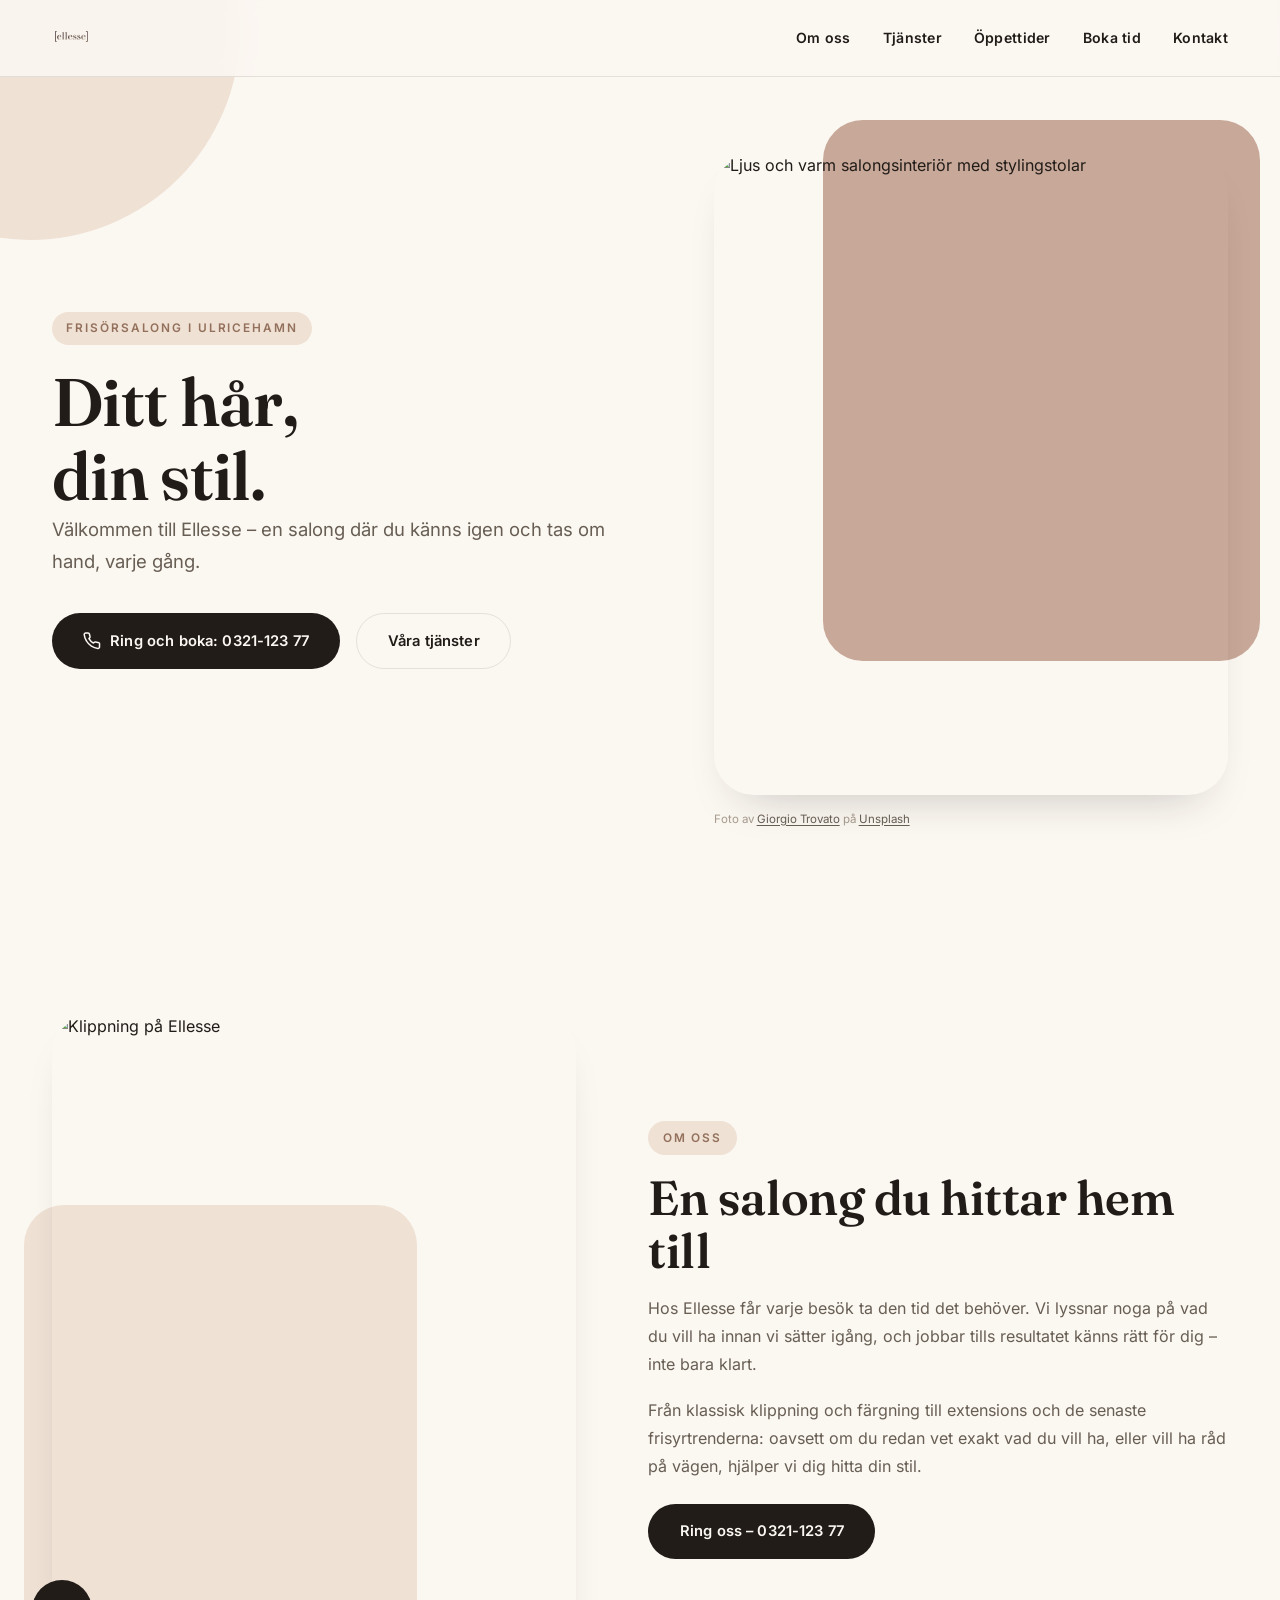
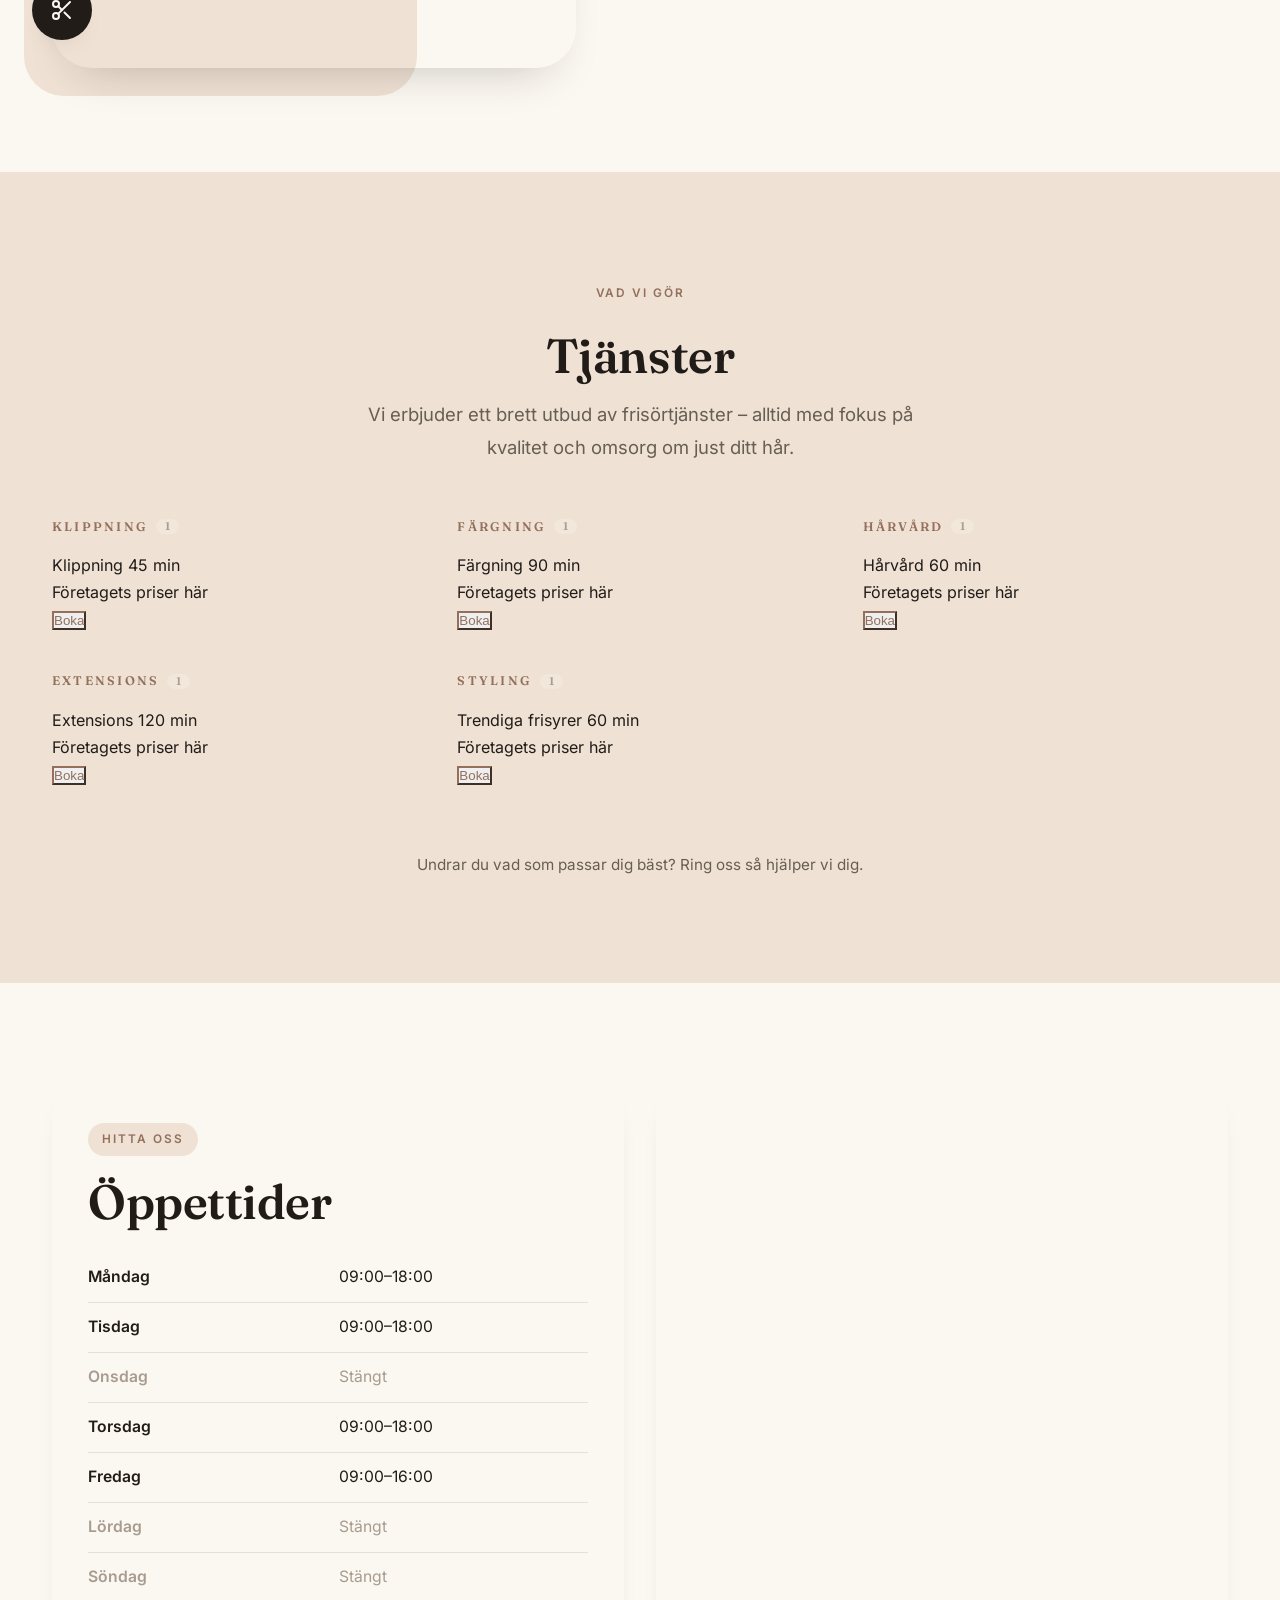
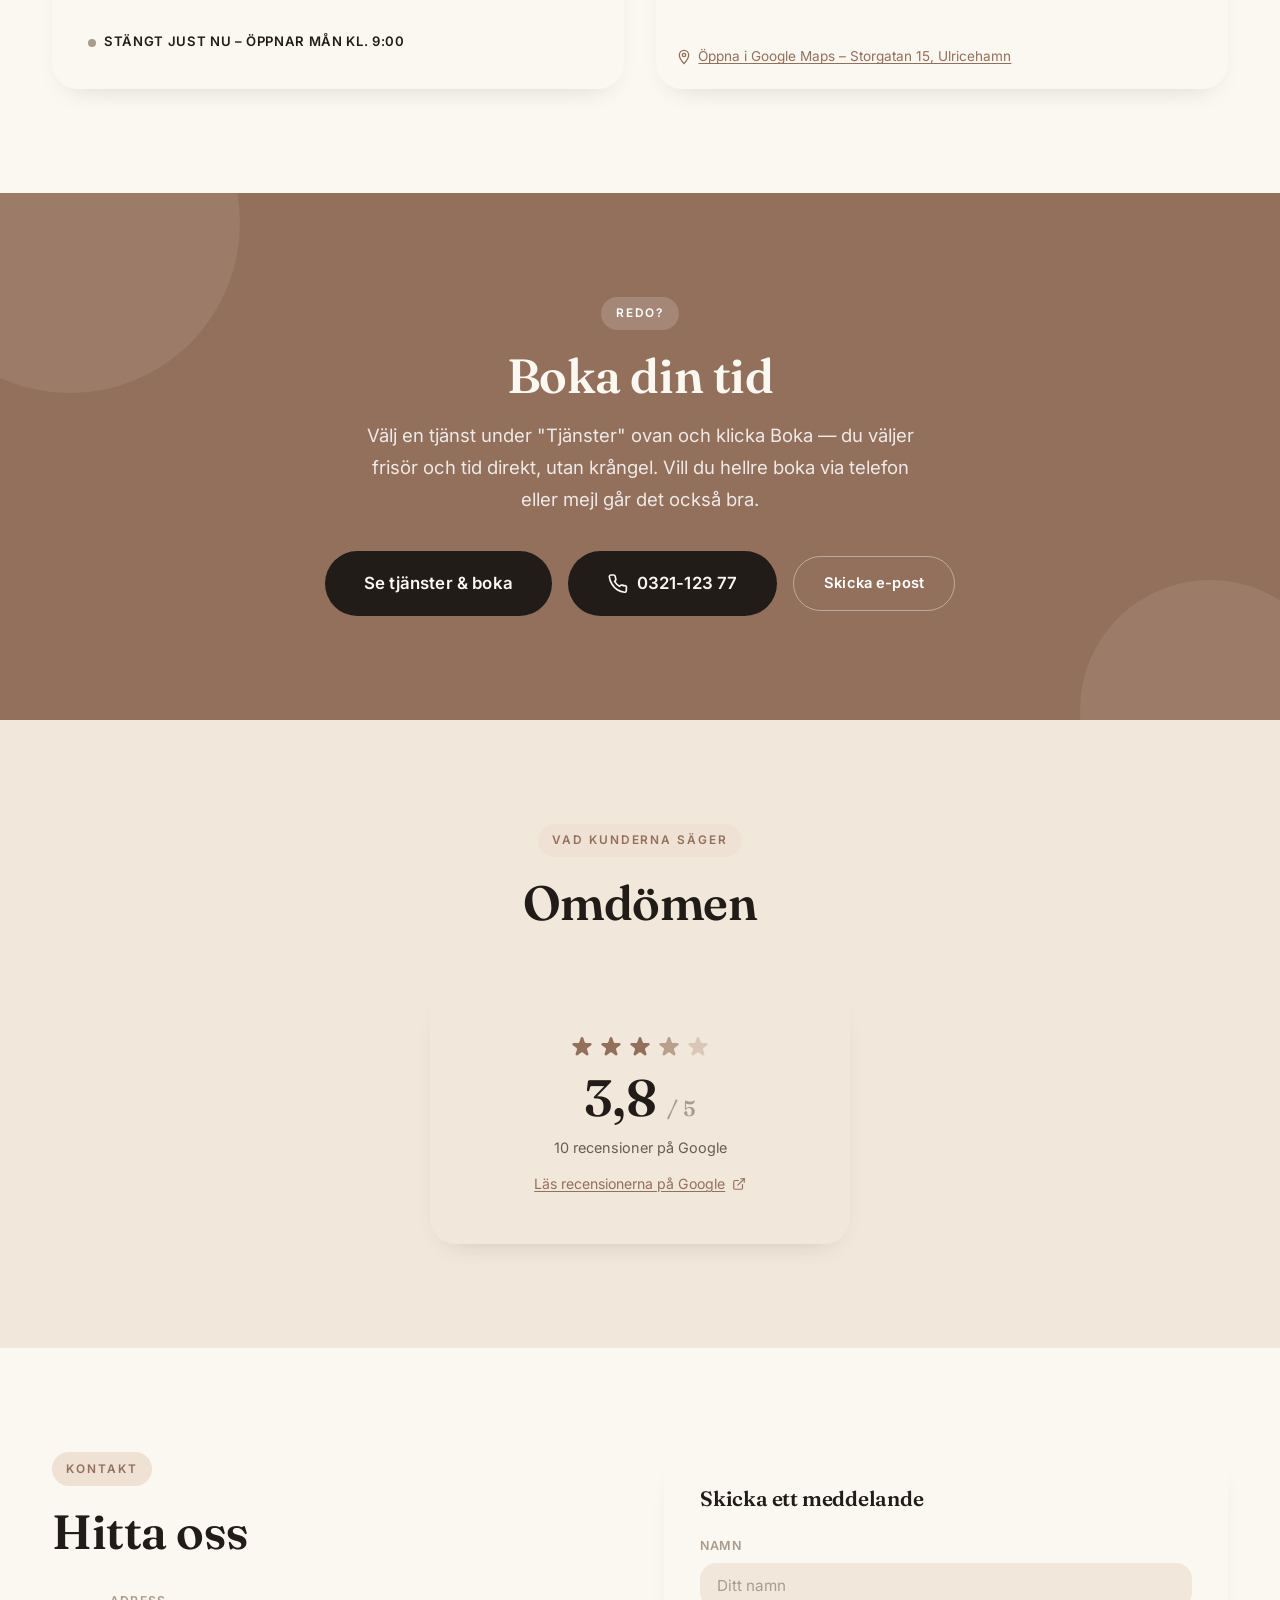
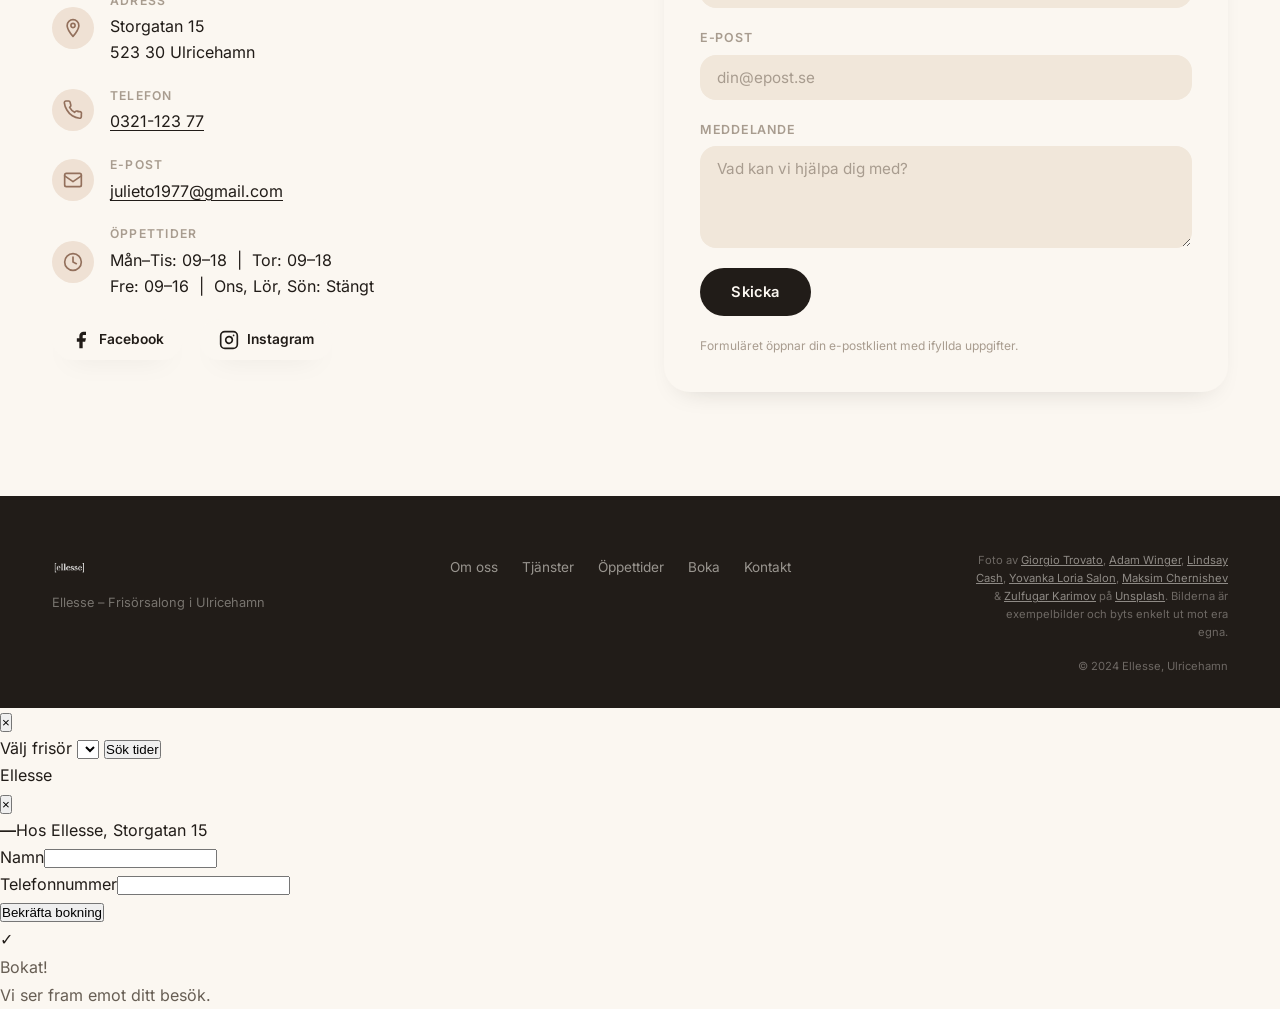
==== commit 5e83309b: "Publish: Ellesse — index.html" ====
--- a/index.html
+++ b/index.html
@@ -47,7 +47,7 @@
           </a>
           <!--/FIELD:phone-->
           <a href="#tjanster" class="btn btn-outline">Våra tjänster</a>
-          <span class="next-available-note" data-company-id="d3b452c0-2976-4d93-8f7d-bf87e5e642ff" data-api-base="https://aios-demo-sites-production.up.railway.app" data-duration-minutes="30" hidden></span>
+          <span class="next-available-note" data-live="true" data-company-id="d3b452c0-2976-4d93-8f7d-bf87e5e642ff" data-api-base="https://aios-demo-sites-production.up.railway.app" data-duration-minutes="30" hidden></span>
         </div>
       </div>
       <div class="hero-visual">
@@ -409,7 +409,7 @@
     </div>
   </footer>
 
-  <div class="booking-widget-backdrop" id="bookingWidget" data-company-id="d3b452c0-2976-4d93-8f7d-bf87e5e642ff" data-api-base="https://aios-demo-sites-production.up.railway.app">
+  <div class="booking-widget-backdrop" id="bookingWidget" data-live="true" data-company-id="d3b452c0-2976-4d93-8f7d-bf87e5e642ff" data-api-base="https://aios-demo-sites-production.up.railway.app">
     <div class="booking-widget-modal" role="dialog" aria-modal="true" aria-label="Boka tid">
       <button class="booking-widget-close" id="bookingWidgetClose" type="button" aria-label="Stäng">&times;</button>
       <div class="booking-widget-service">
--- a/styles.css
+++ b/styles.css
@@ -599,3 +599,26 @@
 
   h2 { margin-bottom: 0.75rem; }
 }
+
+
+/* Override site-kit.css's .price-item-book-btn default accent color --
+   Ellesse's own --accent (#c8a898) is too pale/low-contrast to read
+   clearly as an outlined button's border+text against this page's cream
+   background. --accent-deep (already defined) gives real contrast.
+   Higher specificity than site-kit.css's plain .price-item-book-btn wins
+   regardless of stylesheet load order (2026-09-25, real complaint fixed). */
+.menu-groups .price-item-book-btn { border-color: var(--accent-deep); color: var(--accent-deep); }
+.menu-groups .price-item-book-btn:hover { background: var(--accent-deep); border-color: var(--accent-deep); color: #fff; }
+
+
+/* .menu-groups/.menu-group: the 3-column grid that keeps each category's
+   price-item rows narrow (this markup was hand-added without its matching
+   layout CSS -- real bug, 2026-09-25 -- without it every row stretched the
+   full container width, reading as "service name far left, Boka far right,
+   nothing connecting them"). Same rule Pretty Hair's real build uses,
+   --accent-deep swapped in for the heading for the same contrast reason as
+   the Boka button above. */
+.menu-groups { display: grid; grid-template-columns: repeat(3, 1fr); gap: 2.5rem; margin: 3rem 0 4rem; }
+.menu-group h3 { font-size: 0.78rem; font-weight: 600; letter-spacing: 0.18em; text-transform: uppercase; color: var(--accent-deep); margin-bottom: 1.1rem; display: flex; align-items: center; gap: 0.5rem; }
+.menu-group-count { font-size: 0.7rem; font-weight: 600; color: var(--ink-faint); background: var(--paper-raised); border-radius: 999px; padding: 0.1rem 0.55rem; letter-spacing: normal; text-transform: none; }
+@media (max-width: 700px) { .menu-groups { grid-template-columns: 1fr; } }
